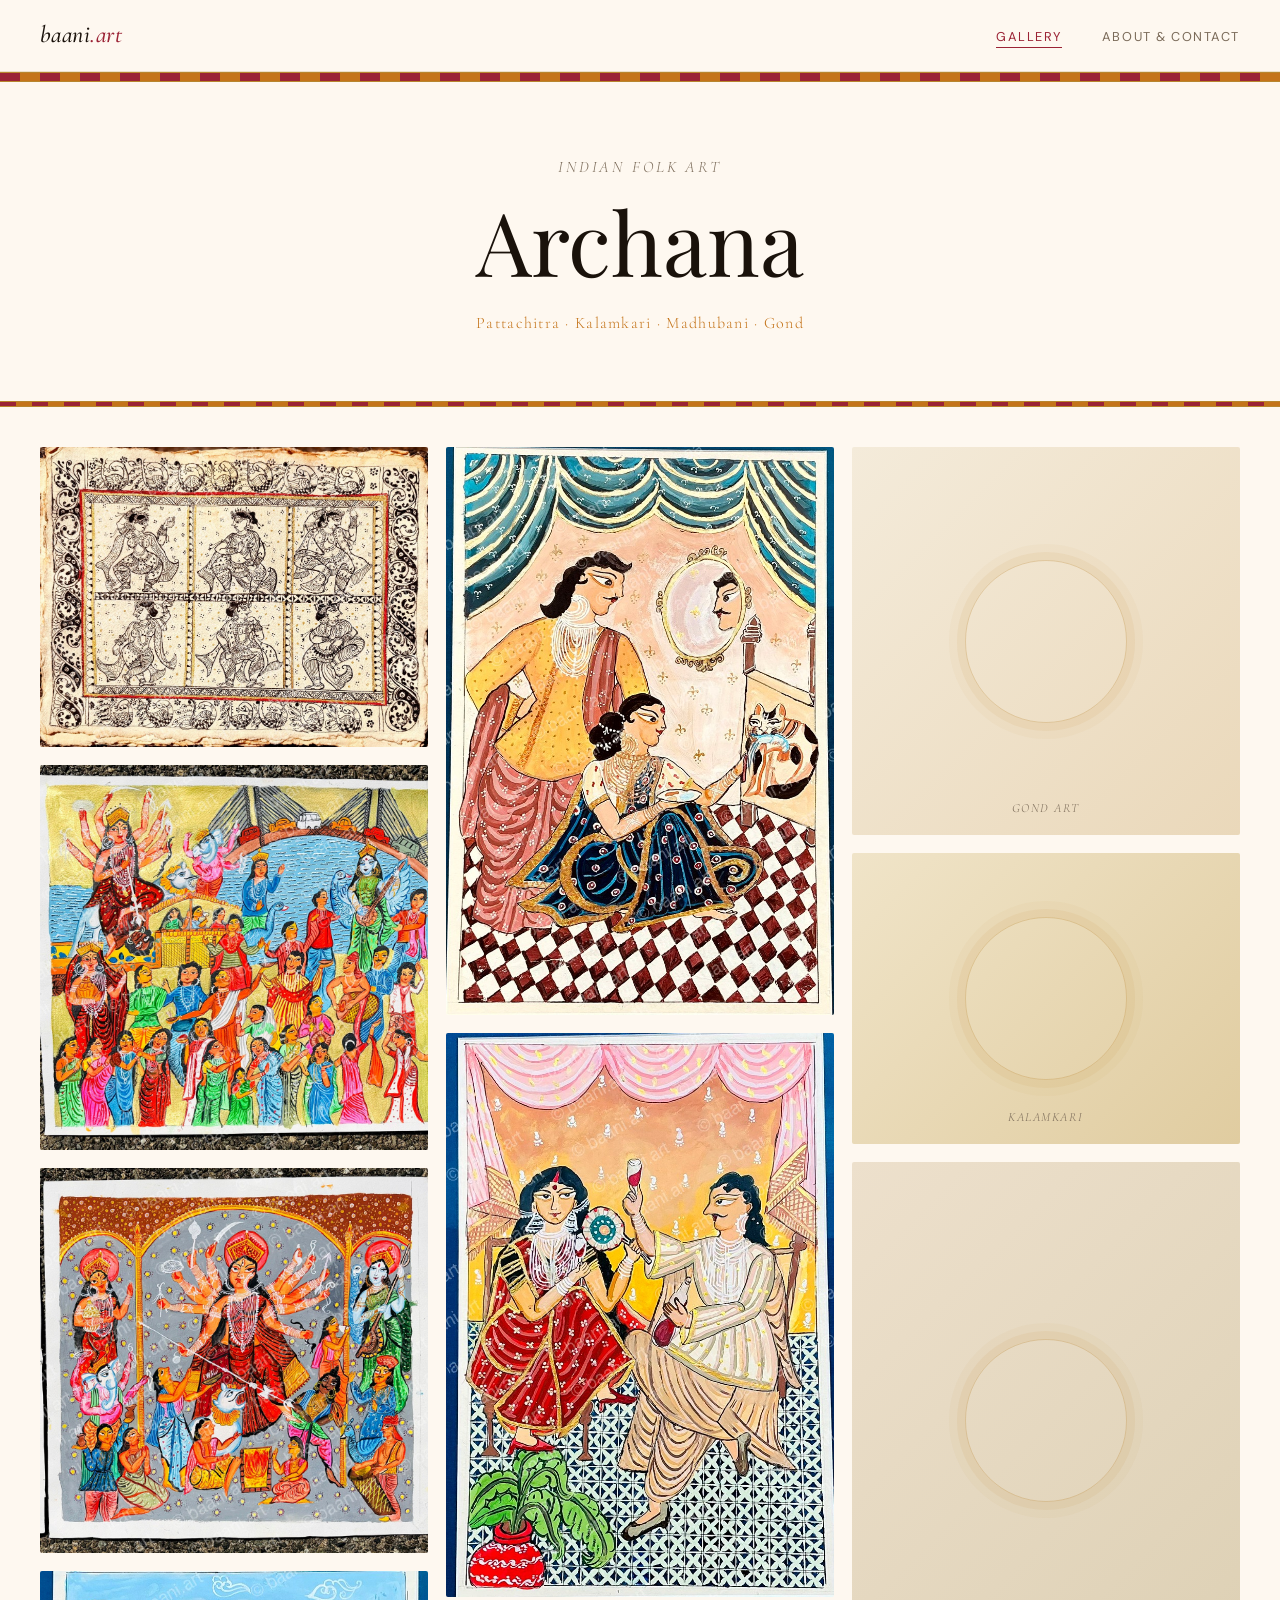
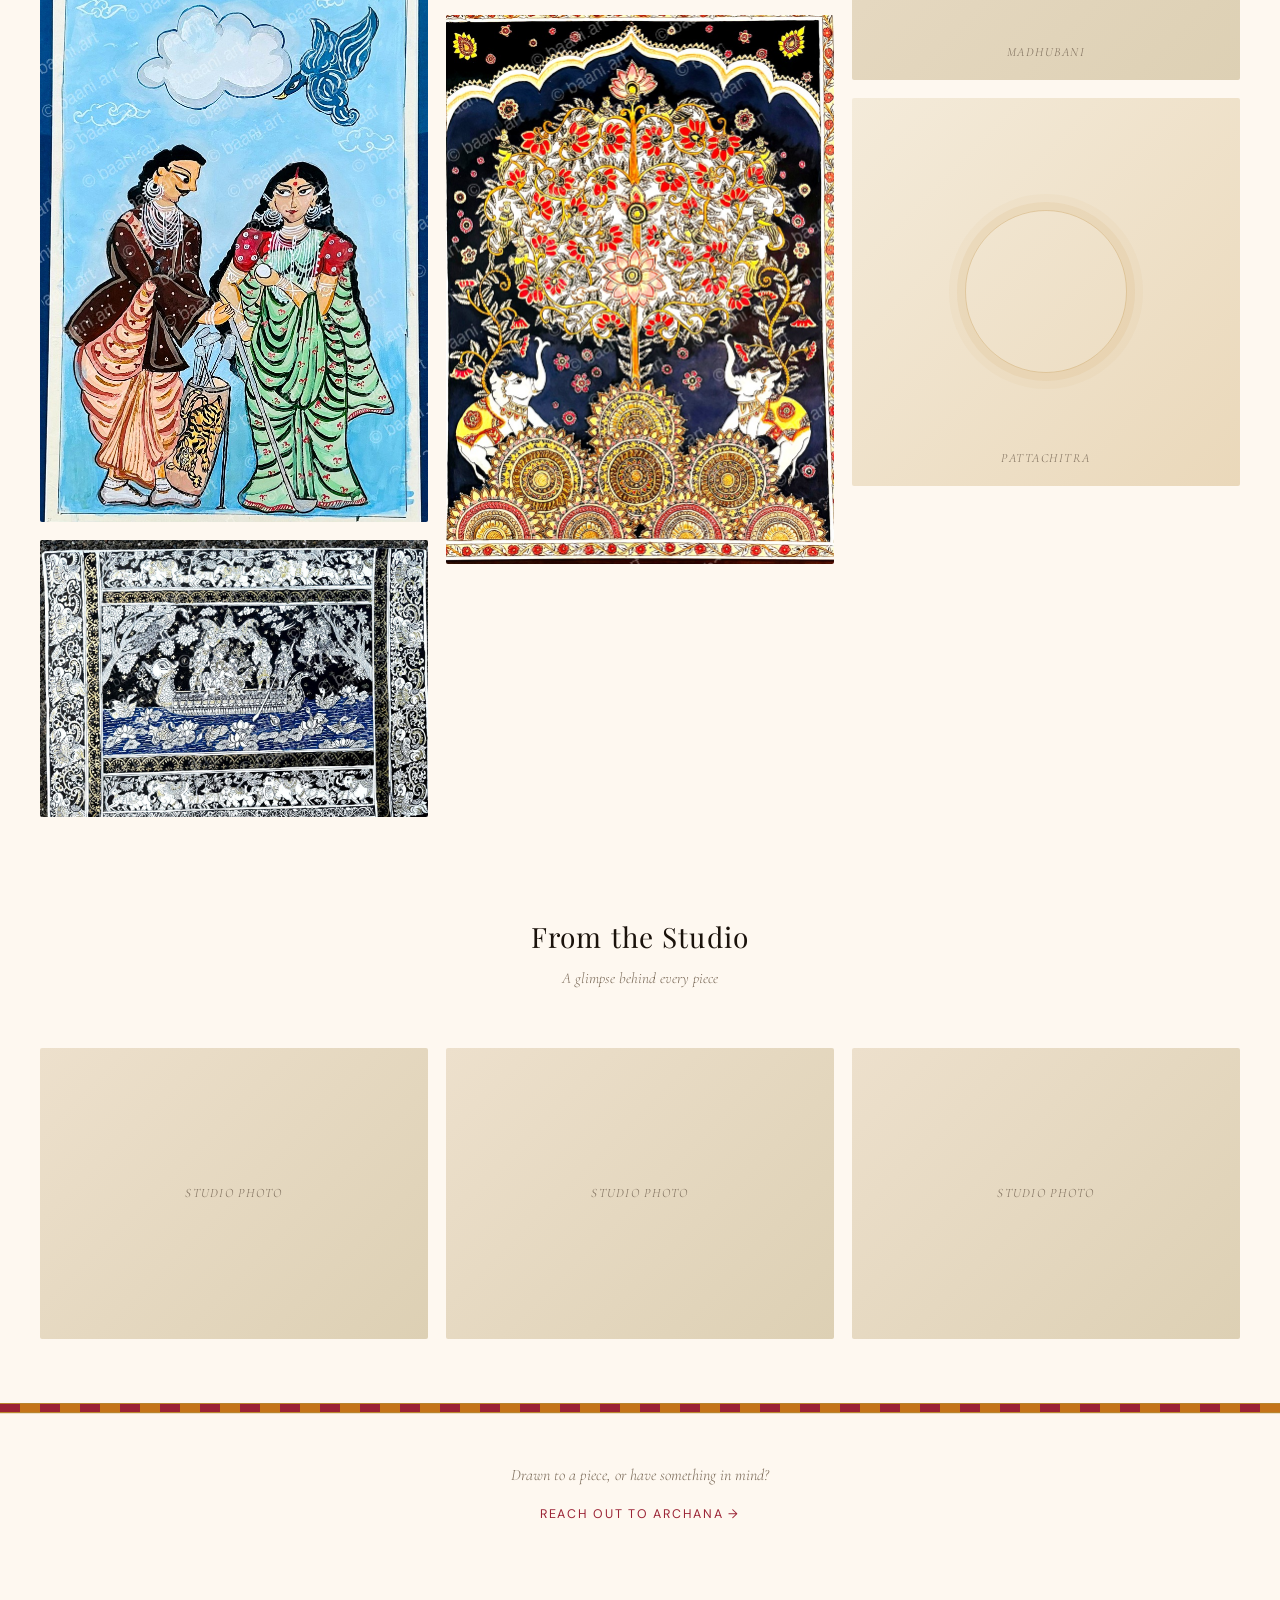
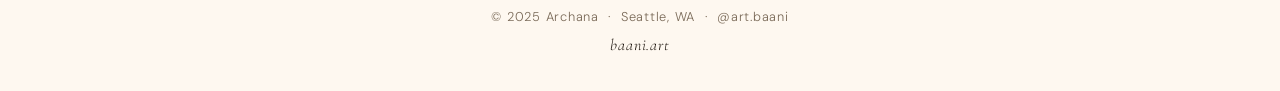
==== index.html @ 7cdc9f24 "Add Kalamkari Tree of Life to gallery Co-Authored-By: Claude Sonnet 4.6 <noreply@anthropic.com>" ====
<!DOCTYPE html>
<html lang="en">
<head>
  <meta charset="UTF-8">
  <meta name="viewport" content="width=device-width, initial-scale=1.0">
  <title>baani.art — Indian Folk Art by Archana</title>
  <meta name="description" content="Original Indian folk art by Archana — Pattachitra, Kalamkari, Madhubani, and Gond paintings, handcrafted in a home studio.">
  <link rel="preconnect" href="https://fonts.googleapis.com">
  <link rel="preconnect" href="https://fonts.gstatic.com" crossorigin>
  <link href="https://fonts.googleapis.com/css2?family=Cormorant+Garamond:ital,wght@0,400;0,500;1,400;1,500&family=Playfair+Display:ital,wght@0,400;0,600;1,400&family=DM+Sans:wght@300;400;500&display=swap" rel="stylesheet">
  <link rel="stylesheet" href="style.css">
</head>
<body>

  <!-- ── Nav ──────────────────────────────────────────────── -->
  <nav class="nav" role="navigation">
    <a href="index.html" class="nav-logo">baani<span>.art</span></a>
    <button class="nav-toggle" id="nav-toggle" aria-label="Toggle navigation" aria-expanded="false">
      <span></span><span></span><span></span>
    </button>
    <ul class="nav-links" id="nav-links" role="list">
      <li><a href="index.html" class="active">Gallery</a></li>
      <li><a href="about.html">About &amp; Contact</a></li>
    </ul>
  </nav>
  <div class="folk-border"></div>

  <main>

    <!-- ── Hero ─────────────────────────────────────────────── -->
    <section class="hero">
      <p class="hero-label">Indian Folk Art</p>
      <h1 class="hero-name">Archana</h1>
      <p class="hero-styles">Pattachitra &middot; Kalamkari &middot; Madhubani &middot; Gond</p>
    </section>

    <div class="folk-border folk-border--thin"></div>

    <!-- ── Gallery ──────────────────────────────────────────── -->
    <!--
      HOW TO ADD REAL IMAGES:
      Replace each <div class="placeholder ..."> with:
        <img src="images/your-file.jpg" alt="Description of the piece">
      Keep the <div class="overlay"> and <figure> wrapper as-is.
    -->
    <section class="gallery" id="gallery" aria-label="Artwork gallery">

      <figure class="gallery-item" data-index="0" data-style="Pattachitra" tabindex="0" role="button" aria-label="View Pattachitra">
        <img src="images/pattachitra-dancers.jpg" alt="Odisha Pattachitra — six classical dancers on handmade paper">
        <div class="overlay"><span class="overlay-text">Pattachitra</span></div>
      </figure>

      <figure class="gallery-item" data-index="1" data-style="Kalighat" tabindex="0" role="button" aria-label="View Kalighat">
        <img src="images/kalighat-pujo-bridge.jpg" alt="Kalighat — Grand Durga Puja procession with Howrah Bridge">
        <div class="overlay"><span class="overlay-text">Kalighat</span></div>
      </figure>

      <figure class="gallery-item" data-index="2" data-style="Kalighat" tabindex="0" role="button" aria-label="View Kalighat">
        <img src="images/kalighat-durga-grey.jpg" alt="Kalighat — Durga Mahishasura Mardini on grey, devotional scene">
        <div class="overlay"><span class="overlay-text">Kalighat</span></div>
      </figure>

      <figure class="gallery-item" data-index="3" data-style="Kalighat" tabindex="0" role="button" aria-label="View Kalighat">
        <img src="images/kalighat-bibi-babu-outing.jpg" alt="Kalighat Bibi Babu — couple on an outing, blue sky and peacock bird">
        <div class="overlay"><span class="overlay-text">Kalighat</span></div>
      </figure>

      <figure class="gallery-item" data-index="4" data-style="Pattachitra" tabindex="0" role="button" aria-label="View Pattachitra">
        <img src="images/pattachitra-boat.jpg" alt="Odisha Pattachitra — Krishna boat scene on black with gold and white detail">
        <div class="overlay"><span class="overlay-text">Pattachitra</span></div>
      </figure>

      <figure class="gallery-item" data-index="5" data-style="Kalighat" tabindex="0" role="button" aria-label="View Kalighat">
        <img src="images/kalighat-bibi-babu-mirror.jpg" alt="Kalighat Bibi Babu — interior scene with mirror, cat and checkered floor">
        <div class="overlay"><span class="overlay-text">Kalighat</span></div>
      </figure>

      <figure class="gallery-item" data-index="6" data-style="Kalighat" tabindex="0" role="button" aria-label="View Kalighat">
        <img src="images/kalighat-bibi-babu-wine.jpg" alt="Kalighat Bibi Babu — couple sharing wine, warm saffron interior">
        <div class="overlay"><span class="overlay-text">Kalighat</span></div>
      </figure>

      <figure class="gallery-item" data-index="7" data-style="Kalamkari" tabindex="0" role="button" aria-label="View Kalamkari">
        <img src="images/kalamkari-tree-of-life.jpg" alt="Kalamkari — Tree of Life with twin elephants, red florals and gold on deep navy">
        <div class="overlay"><span class="overlay-text">Kalamkari</span></div>
      </figure>

      <figure class="gallery-item" data-index="8" data-style="Gond Art" tabindex="0" role="button" aria-label="View Gond Art">
        <div class="placeholder square"><span class="placeholder__label">Gond Art</span></div>
        <div class="overlay"><span class="overlay-text">Gond Art</span></div>
      </figure>

      <figure class="gallery-item" data-index="9" data-style="Kalamkari" tabindex="0" role="button" aria-label="View Kalamkari">
        <div class="placeholder landscape"><span class="placeholder__label">Kalamkari</span></div>
        <div class="overlay"><span class="overlay-text">Kalamkari</span></div>
      </figure>

      <figure class="gallery-item" data-index="10" data-style="Madhubani" tabindex="0" role="button" aria-label="View Madhubani">
        <div class="placeholder portrait"><span class="placeholder__label">Madhubani</span></div>
        <div class="overlay"><span class="overlay-text">Madhubani</span></div>
      </figure>

      <figure class="gallery-item" data-index="11" data-style="Pattachitra" tabindex="0" role="button" aria-label="View Pattachitra">
        <div class="placeholder square"><span class="placeholder__label">Pattachitra</span></div>
        <div class="overlay"><span class="overlay-text">Pattachitra</span></div>
      </figure>

    </section>

    <!-- ── Studio Peek ──────────────────────────────────────── -->
    <section class="studio-peek">
      <div class="studio-peek__heading">
        <h2>From the Studio</h2>
        <p>A glimpse behind every piece</p>
      </div>
      <div class="studio-peek__grid">
        <!-- Replace with studio/process photos when available -->
        <div class="studio-placeholder"></div>
        <div class="studio-placeholder"></div>
        <div class="studio-placeholder"></div>
      </div>
    </section>

  </main>

  <div class="folk-border"></div>

  <!-- ── Subtle contact nudge ─────────────────────────────── -->
  <section class="home-cta">
    <p>Drawn to a piece, or have something in mind?</p>
    <a href="about.html#contact" class="home-cta__link">Reach out to Archana <span aria-hidden="true">→</span></a>
  </section>

  <footer>
    <p>© 2025 Archana &nbsp;&middot;&nbsp; Seattle, WA &nbsp;&middot;&nbsp; <a href="https://instagram.com/art.baani" target="_blank" rel="noopener">@art.baani</a></p>
    <p class="footer-domain">baani.art</p>
  </footer>

  <!-- ── Lightbox ──────────────────────────────────────────── -->
  <div class="lightbox" id="lightbox" role="dialog" aria-modal="true" aria-label="Artwork viewer">
    <button class="lightbox-close" id="lightbox-close" aria-label="Close">✕</button>
    <button class="lightbox-nav lightbox-prev" id="lightbox-prev" aria-label="Previous">&#8249;</button>
    <div class="lightbox-inner" id="lightbox-inner"></div>
    <button class="lightbox-nav lightbox-next" id="lightbox-next" aria-label="Next">&#8250;</button>
    <p class="lightbox-caption" id="lightbox-caption"></p>
  </div>

  <script src="script.js"></script>
</body>
</html>
---- style.css ----
@import url('https://fonts.googleapis.com/css2?family=Cormorant+Garamond:ital,wght@0,400;0,500;1,400;1,500&family=Playfair+Display:ital,wght@0,400;0,600;1,400&family=DM+Sans:wght@300;400;500&display=swap');

/* ─── Variables ─────────────────────────────────────────── */
:root {
  --parchment:     #FEF8F0;
  --parchment-mid: #EDE0C8;
  --crimson:       #9B2335;
  --saffron:       #C4741A;
  --gold:          #B8862E;
  --ink:           #1A120B;
  --muted:         #7A6A58;
  --cream:         #FFFDF8;

  --font-display: 'Cormorant Garamond', Georgia, serif;
  --font-heading: 'Playfair Display', Georgia, serif;
  --font-body:    'DM Sans', system-ui, sans-serif;

  --nav-h:  72px;
  --gap:    1.125rem;
  --radius: 2px;
}

/* ─── Reset ─────────────────────────────────────────────── */
*, *::before, *::after { box-sizing: border-box; margin: 0; padding: 0; }
html { scroll-behavior: smooth; }
body {
  background: var(--parchment);
  color: var(--ink);
  font-family: var(--font-body);
  font-weight: 300;
  line-height: 1.7;
  -webkit-font-smoothing: antialiased;
}
a { color: inherit; text-decoration: none; }
img { display: block; width: 100%; height: 100%; object-fit: cover; }
button { cursor: pointer; border: none; background: none; font: inherit; }

/* ─── Folk Border Strip ─────────────────────────────────── */
.folk-border {
  height: 10px;
  background:
    linear-gradient(to bottom,
      var(--gold) 0, var(--gold) 1px,
      transparent 1px, transparent 9px,
      var(--gold) 9px, var(--gold) 10px),
    repeating-linear-gradient(
      90deg,
      var(--crimson) 0,    var(--crimson) 20px,
      var(--saffron) 20px, var(--saffron) 40px
    );
}
.folk-border--thin {
  height: 6px;
  background:
    linear-gradient(to bottom,
      var(--gold) 0, var(--gold) 1px,
      transparent 1px, transparent 5px,
      var(--gold) 5px, var(--gold) 6px),
    repeating-linear-gradient(
      90deg,
      var(--crimson) 0,    var(--crimson) 16px,
      var(--saffron) 16px, var(--saffron) 32px
    );
}

/* ─── Navigation ────────────────────────────────────────── */
.nav {
  position: sticky;
  top: 0;
  z-index: 100;
  display: flex;
  align-items: center;
  justify-content: space-between;
  height: var(--nav-h);
  padding: 0 2.5rem;
  background: var(--parchment);
  border-bottom: 1px solid var(--parchment-mid);
}

.nav-logo {
  font-family: var(--font-display);
  font-style: italic;
  font-size: 1.5rem;
  font-weight: 500;
  letter-spacing: 0.02em;
  color: var(--ink);
}
.nav-logo span { color: var(--crimson); }

.nav-links {
  list-style: none;
  display: flex;
  gap: 2.5rem;
}
.nav-links a {
  font-size: 0.8rem;
  font-weight: 400;
  letter-spacing: 0.12em;
  text-transform: uppercase;
  color: var(--muted);
  transition: color 0.2s;
  position: relative;
  padding-bottom: 3px;
}
.nav-links a::after {
  content: '';
  position: absolute;
  bottom: 0; left: 0;
  width: 0; height: 1px;
  background: var(--crimson);
  transition: width 0.25s ease;
}
.nav-links a:hover,
.nav-links a.active {
  color: var(--crimson);
}
.nav-links a:hover::after,
.nav-links a.active::after { width: 100%; }

.nav-toggle {
  display: none;
  flex-direction: column;
  gap: 5px;
  padding: 4px;
}
.nav-toggle span {
  display: block;
  width: 22px;
  height: 1.5px;
  background: var(--ink);
  transition: all 0.25s;
}
.nav-toggle.open span:nth-child(1) { transform: translateY(6.5px) rotate(45deg); }
.nav-toggle.open span:nth-child(2) { opacity: 0; }
.nav-toggle.open span:nth-child(3) { transform: translateY(-6.5px) rotate(-45deg); }

/* ─── Hero ──────────────────────────────────────────────── */
.hero {
  text-align: center;
  padding: 4.5rem 2rem 4rem;
}
.hero-label {
  font-family: var(--font-display);
  font-style: italic;
  font-size: 1rem;
  color: var(--muted);
  letter-spacing: 0.18em;
  text-transform: uppercase;
  margin-bottom: 0.75rem;
}
.hero-name {
  font-family: var(--font-heading);
  font-weight: 400;
  font-size: clamp(3rem, 7vw, 5.5rem);
  line-height: 1.1;
  color: var(--ink);
  margin-bottom: 1.25rem;
}
.hero-styles {
  font-family: var(--font-display);
  font-size: 1rem;
  color: var(--saffron);
  letter-spacing: 0.08em;
}

/* ─── Gallery ───────────────────────────────────────────── */
.gallery {
  columns: 3 280px;
  column-gap: var(--gap);
  padding: 2.5rem 2.5rem 1rem;
  max-width: 1400px;
  margin: 0 auto;
}

.gallery-item {
  break-inside: avoid;
  margin-bottom: var(--gap);
  position: relative;
  overflow: hidden;
  cursor: pointer;
  border-radius: var(--radius);
}

.gallery-item::after {
  content: '';
  position: absolute;
  inset: 0;
  border: 2px solid transparent;
  border-radius: var(--radius);
  transition: border-color 0.3s ease;
  pointer-events: none;
  z-index: 2;
}
.gallery-item:hover::after { border-color: var(--crimson); }

/* overlay on hover */
.gallery-item .overlay {
  position: absolute;
  inset: 0;
  background: linear-gradient(to top, rgba(26,18,11,0.55) 0%, transparent 55%);
  opacity: 0;
  transition: opacity 0.3s ease;
  display: flex;
  align-items: flex-end;
  padding: 1rem 1.1rem;
  z-index: 1;
}
.gallery-item:hover .overlay { opacity: 1; }
.overlay-text {
  color: var(--cream);
  font-family: var(--font-display);
  font-style: italic;
  font-size: 0.9rem;
  letter-spacing: 0.06em;
}

/* real images */
.gallery-item img {
  display: block;
  width: 100%;
  height: auto;
  transition: transform 0.4s ease;
}
.gallery-item:hover img { transform: scale(1.02); }

/* ─── Placeholder (swap for real img later) ─────────────── */
.placeholder {
  position: relative;
  background: linear-gradient(135deg, #F0E6CC 0%, #E2D0A8 100%);
  display: flex;
  align-items: center;
  justify-content: center;
  overflow: hidden;
  transition: filter 0.3s;
}
.gallery-item:hover .placeholder { filter: brightness(0.96); }

.placeholder::before {
  content: '';
  position: absolute;
  width: 42%;
  aspect-ratio: 1;
  border-radius: 50%;
  border: 1px solid rgba(184,134,46,0.3);
  box-shadow:
    0 0 0 8px  rgba(184,134,46,0.08),
    0 0 0 16px rgba(184,134,46,0.04);
}
.placeholder__label {
  position: absolute;
  bottom: 1rem;
  left: 0; right: 0;
  text-align: center;
  font-family: var(--font-display);
  font-style: italic;
  font-size: 0.78rem;
  color: var(--muted);
  letter-spacing: 0.12em;
  text-transform: uppercase;
}

.placeholder.portrait  { aspect-ratio: 3/4; }
.placeholder.square    { aspect-ratio: 1; }
.placeholder.landscape { aspect-ratio: 4/3; }

/* slight hue variation per item */
.gallery-item:nth-child(3n+1) .placeholder { background: linear-gradient(135deg,#F0E4C8,#E0CCA0); }
.gallery-item:nth-child(3n+2) .placeholder { background: linear-gradient(135deg,#EDE0CC,#DDD0B4); }
.gallery-item:nth-child(3n+3) .placeholder { background: linear-gradient(135deg,#F4EBDA,#EAD8BA); }

/* ─── Studio Peek ───────────────────────────────────────── */
.studio-peek {
  padding: 3rem 2.5rem 4rem;
  max-width: 1400px;
  margin: 0 auto;
}
.studio-peek__heading {
  text-align: center;
  padding: 2rem 0;
}
.studio-peek__heading h2 {
  font-family: var(--font-heading);
  font-weight: 400;
  font-size: 1.75rem;
  color: var(--ink);
  letter-spacing: 0.04em;
}
.studio-peek__heading p {
  font-family: var(--font-display);
  font-style: italic;
  color: var(--muted);
  margin-top: 0.35rem;
  font-size: 0.95rem;
}
.studio-peek__grid {
  display: grid;
  grid-template-columns: repeat(3, 1fr);
  gap: var(--gap);
  margin-top: 1.5rem;
}
.studio-placeholder {
  aspect-ratio: 4/3;
  background: linear-gradient(135deg, #EDE0CC, #DDD0B4);
  border-radius: var(--radius);
  position: relative;
  overflow: hidden;
  display: flex;
  align-items: center;
  justify-content: center;
}
.studio-placeholder::after {
  content: 'Studio Photo';
  font-family: var(--font-display);
  font-style: italic;
  font-size: 0.8rem;
  color: var(--muted);
  letter-spacing: 0.1em;
  text-transform: uppercase;
}

/* ─── Home CTA ──────────────────────────────────────────── */
.home-cta {
  text-align: center;
  padding: 3rem 1.5rem;
  border-top: 1px solid var(--parchment-mid);
}
.home-cta p {
  font-family: var(--font-display);
  font-style: italic;
  font-size: 1rem;
  color: var(--muted);
  margin-bottom: 0.6rem;
}
.home-cta__link {
  font-size: 0.78rem;
  font-weight: 400;
  letter-spacing: 0.14em;
  text-transform: uppercase;
  color: var(--crimson);
  border-bottom: 1px solid transparent;
  transition: border-color 0.2s;
  padding-bottom: 2px;
}
.home-cta__link:hover { border-color: var(--crimson); }

/* ─── Footer ────────────────────────────────────────────── */
footer {
  text-align: center;
  padding: 2rem 1rem;
  background: var(--parchment);
}
footer p {
  font-size: 0.8rem;
  color: var(--muted);
  letter-spacing: 0.06em;
}
footer a:hover { color: var(--crimson); }
.footer-domain {
  font-family: var(--font-display);
  font-style: italic;
  font-size: 1rem !important;
  color: var(--ink) !important;
  margin-top: 0.25rem;
}

/* ─── Lightbox ──────────────────────────────────────────── */
.lightbox {
  position: fixed;
  inset: 0;
  z-index: 500;
  background: rgba(26,18,11,0.93);
  display: flex;
  align-items: center;
  justify-content: center;
  opacity: 0;
  pointer-events: none;
  transition: opacity 0.3s ease;
}
.lightbox.open {
  opacity: 1;
  pointer-events: all;
}
.lightbox-inner {
  position: relative;
  max-width: 90vw;
  max-height: 88vh;
  display: flex;
  align-items: center;
  justify-content: center;
}
.lightbox-inner img,
.lightbox-inner .placeholder {
  max-width: 90vw;
  max-height: 84vh;
  width: auto;
  height: auto;
  border-radius: var(--radius);
}
.lightbox-close {
  position: absolute;
  top: 1.25rem; right: 1.5rem;
  color: rgba(255,255,255,0.7);
  font-size: 1.5rem;
  z-index: 10;
  transition: color 0.2s;
}
.lightbox-close:hover { color: #fff; }
.lightbox-nav {
  position: absolute;
  top: 50%; transform: translateY(-50%);
  color: rgba(255,255,255,0.6);
  font-size: 2.5rem;
  line-height: 1;
  padding: 0 0.5rem;
  transition: color 0.2s;
  z-index: 10;
}
.lightbox-nav:hover { color: #fff; }
.lightbox-prev { left: 1rem; }
.lightbox-next { right: 1rem; }
.lightbox-caption {
  position: absolute;
  bottom: 1.25rem; left: 0; right: 0;
  text-align: center;
  color: rgba(255,255,255,0.55);
  font-family: var(--font-display);
  font-style: italic;
  font-size: 0.9rem;
  letter-spacing: 0.08em;
}

/* ─── About Page ────────────────────────────────────────── */
.about-hero {
  display: grid;
  grid-template-columns: 1fr 1.3fr;
  gap: 4rem;
  align-items: center;
  padding: 5rem 2.5rem 4rem;
  max-width: 1100px;
  margin: 0 auto;
}
.about-photo-wrap {
  position: relative;
  display: flex;
  justify-content: center;
}
.about-photo {
  width: 100%;
  max-width: 380px;
  aspect-ratio: 3/4;
  background: linear-gradient(135deg, #EDE0CC, #DDD0B4);
  border-radius: var(--radius);
  position: relative;
  overflow: hidden;
  display: flex;
  align-items: center;
  justify-content: center;
}
.about-photo::after {
  content: 'Archana's photo';
  font-family: var(--font-display);
  font-style: italic;
  font-size: 0.8rem;
  color: var(--muted);
  letter-spacing: 0.1em;
}
.about-photo-wrap::before {
  content: '';
  position: absolute;
  inset: -10px;
  border: 1px solid var(--gold);
  border-radius: var(--radius);
  opacity: 0.4;
  z-index: -1;
}

.about-location {
  font-size: 0.75rem;
  letter-spacing: 0.14em;
  text-transform: uppercase;
  color: var(--muted);
  margin-bottom: 1.5rem;
}

.about-text .eyebrow {
  font-family: var(--font-display);
  font-style: italic;
  font-size: 0.85rem;
  color: var(--saffron);
  letter-spacing: 0.18em;
  text-transform: uppercase;
  margin-bottom: 0.75rem;
}
.about-text h1 {
  font-family: var(--font-heading);
  font-weight: 400;
  font-size: clamp(2.2rem, 4vw, 3rem);
  line-height: 1.15;
  margin-bottom: 1.5rem;
  color: var(--ink);
}
.about-text p {
  color: var(--muted);
  font-size: 1rem;
  line-height: 1.8;
  margin-bottom: 1rem;
}
.about-text p strong {
  color: var(--ink);
  font-weight: 400;
}

/* Art traditions */
.traditions {
  padding: 3rem 2.5rem 4rem;
  max-width: 1100px;
  margin: 0 auto;
}
.traditions h2 {
  font-family: var(--font-heading);
  font-weight: 400;
  font-size: 1.6rem;
  margin-bottom: 0.4rem;
  color: var(--ink);
}
.traditions__lead {
  font-family: var(--font-display);
  font-style: italic;
  color: var(--muted);
  margin-bottom: 2.5rem;
  font-size: 0.95rem;
}
.traditions-grid {
  display: grid;
  grid-template-columns: repeat(3, 1fr);
  gap: 1.5rem 2.5rem;
}
.tradition-card {
  border-top: 1px solid var(--parchment-mid);
  padding-top: 1.25rem;
}
.tradition-card h3 {
  font-family: var(--font-display);
  font-weight: 500;
  font-size: 1.15rem;
  color: var(--crimson);
  margin-bottom: 0.4rem;
  letter-spacing: 0.02em;
}
.tradition-card p {
  font-size: 0.9rem;
  color: var(--muted);
  line-height: 1.75;
}

/* Commission CTA */
.commission {
  background: var(--ink);
  padding: 4.5rem 2.5rem;
  text-align: center;
}
.commission h2 {
  font-family: var(--font-heading);
  font-weight: 400;
  font-size: clamp(1.6rem, 3vw, 2.2rem);
  color: var(--parchment);
  margin-bottom: 0.75rem;
}
.commission p {
  color: var(--muted);
  font-size: 0.95rem;
  max-width: 520px;
  margin: 0 auto 2rem;
  line-height: 1.8;
}
.btn {
  display: inline-block;
  padding: 0.85rem 2.5rem;
  border: 1px solid var(--gold);
  color: var(--gold);
  font-family: var(--font-display);
  font-style: italic;
  font-size: 1rem;
  letter-spacing: 0.06em;
  border-radius: var(--radius);
  transition: background 0.25s, color 0.25s;
}
.btn:hover {
  background: var(--gold);
  color: var(--ink);
}

/* Contact form */
.contact {
  padding: 4rem 2.5rem 5rem;
  max-width: 700px;
  margin: 0 auto;
}
.contact h2 {
  font-family: var(--font-heading);
  font-weight: 400;
  font-size: 1.6rem;
  margin-bottom: 0.4rem;
}
.contact__lead {
  font-family: var(--font-display);
  font-style: italic;
  color: var(--muted);
  margin-bottom: 2.5rem;
  font-size: 0.95rem;
}
.form-row {
  display: grid;
  grid-template-columns: 1fr 1fr;
  gap: var(--gap);
}
.form-group {
  display: flex;
  flex-direction: column;
  margin-bottom: 1.25rem;
}
.form-group label {
  font-size: 0.72rem;
  letter-spacing: 0.12em;
  text-transform: uppercase;
  color: var(--muted);
  margin-bottom: 0.4rem;
  font-weight: 400;
}
.form-group input,
.form-group select,
.form-group textarea {
  background: var(--cream);
  border: 1px solid var(--parchment-mid);
  border-radius: var(--radius);
  padding: 0.75rem 1rem;
  font-family: var(--font-body);
  font-size: 0.9rem;
  color: var(--ink);
  transition: border-color 0.2s;
  outline: none;
  -webkit-appearance: none;
}
.form-group input:focus,
.form-group select:focus,
.form-group textarea:focus {
  border-color: var(--crimson);
}
.form-group textarea { resize: vertical; min-height: 130px; }
.form-submit {
  margin-top: 0.5rem;
  display: flex;
  align-items: center;
  gap: 1.5rem;
}
.btn--dark {
  display: inline-block;
  padding: 0.85rem 2.5rem;
  background: var(--crimson);
  color: var(--cream);
  font-family: var(--font-display);
  font-style: italic;
  font-size: 1rem;
  letter-spacing: 0.06em;
  border-radius: var(--radius);
  transition: background 0.25s;
  border: none;
  cursor: pointer;
}
.btn--dark:hover { background: #7e1d2a; }
.form-alt {
  font-size: 0.82rem;
  color: var(--muted);
}
.form-alt a { border-bottom: 1px solid var(--parchment-mid); transition: color 0.2s, border-color 0.2s; }
.form-alt a:hover { color: var(--crimson); border-color: var(--crimson); }

/* Formspree feedback */
.form-success {
  background: #f0f7f0;
  border: 1px solid #b4d4b4;
  border-radius: var(--radius);
  padding: 1rem 1.25rem;
  margin-bottom: 1.5rem;
  font-family: var(--font-display);
  font-style: italic;
  color: #2d5a2d;
  font-size: 0.95rem;
}
.form-error-banner {
  background: #fdf0f0;
  border: 1px solid #e4b4b4;
  border-radius: var(--radius);
  padding: 1rem 1.25rem;
  margin-bottom: 1.5rem;
  color: var(--crimson);
  font-size: 0.88rem;
}
.field-error {
  display: block;
  font-size: 0.78rem;
  color: var(--crimson);
  margin-top: 0.3rem;
  min-height: 1em;
}
/* Formspree sets aria-invalid on bad fields */
.form-group input[aria-invalid="true"],
.form-group select[aria-invalid="true"],
.form-group textarea[aria-invalid="true"] {
  border-color: var(--crimson);
}
/* Disable state while submitting */
.btn--dark:disabled {
  opacity: 0.6;
  cursor: not-allowed;
}

/* ─── Responsive ─────────────────────────────────────────── */
@media (max-width: 900px) {
  .about-hero { grid-template-columns: 1fr; gap: 2.5rem; padding: 3rem 1.5rem; }
  .about-photo { max-width: 260px; }
  .about-photo-wrap { justify-content: flex-start; }
  .traditions-grid { grid-template-columns: 1fr; }
  .studio-peek__grid { grid-template-columns: repeat(2, 1fr); }
  .gallery { columns: 2 200px; }
}

@media (max-width: 600px) {
  /* ── Nav ── */
  .nav { padding: 0 1.25rem; }
  .nav-links {
    display: none;
    position: absolute;
    top: var(--nav-h);
    left: 0; right: 0;
    background: var(--parchment);
    flex-direction: column;
    gap: 0;
    border-bottom: 1px solid var(--parchment-mid);
    padding: 0.5rem 0;
    z-index: 99;
  }
  .nav-links.open { display: flex; }
  /* generous tap targets */
  .nav-links li a { display: block; padding: 1rem 1.5rem; }
  .nav-toggle { display: flex; }
  .nav-toggle span { width: 24px; }

  /* ── Hero ── */
  .hero { padding: 2.5rem 1.25rem 2rem; }

  /* ── Gallery ── */
  .gallery { columns: 1; padding: 1.5rem 1rem 0.5rem; }
  /* larger tap area on mobile */
  .gallery-item { margin-bottom: 0.875rem; }

  /* ── Studio ── */
  .studio-peek { padding: 2rem 1rem 3rem; }
  .studio-peek__grid { grid-template-columns: 1fr; }

  /* ── Lightbox — bigger touch targets ── */
  .lightbox-nav {
    font-size: 2rem;
    padding: 0.6rem 0.75rem;
    background: rgba(26,18,11,0.45);
    border-radius: 50%;
  }
  .lightbox-prev { left: 0.5rem; }
  .lightbox-next { right: 0.5rem; }
  .lightbox-close { top: 0.75rem; right: 0.75rem; font-size: 1.25rem; padding: 0.5rem; }

  /* ── About ── */
  .about-hero { padding: 2.5rem 1.25rem 2rem; }
  .about-photo-wrap::before { display: none; } /* avoid overflow on small screens */

  /* ── Traditions ── */
  .traditions { padding: 2rem 1.25rem 3rem; }

  /* ── Commission ── */
  .commission { padding: 3rem 1.25rem; }

  /* ── Contact ── */
  .contact { padding: 3rem 1.25rem 4rem; }
  .form-row { grid-template-columns: 1fr; }
  /* prevent iOS Safari from zooming in on input focus */
  .form-group input,
  .form-group select,
  .form-group textarea { font-size: 1rem; }
  /* stack button + alt text vertically */
  .form-submit { flex-direction: column; align-items: flex-start; gap: 1rem; }
  .btn--dark { width: 100%; text-align: center; }
}
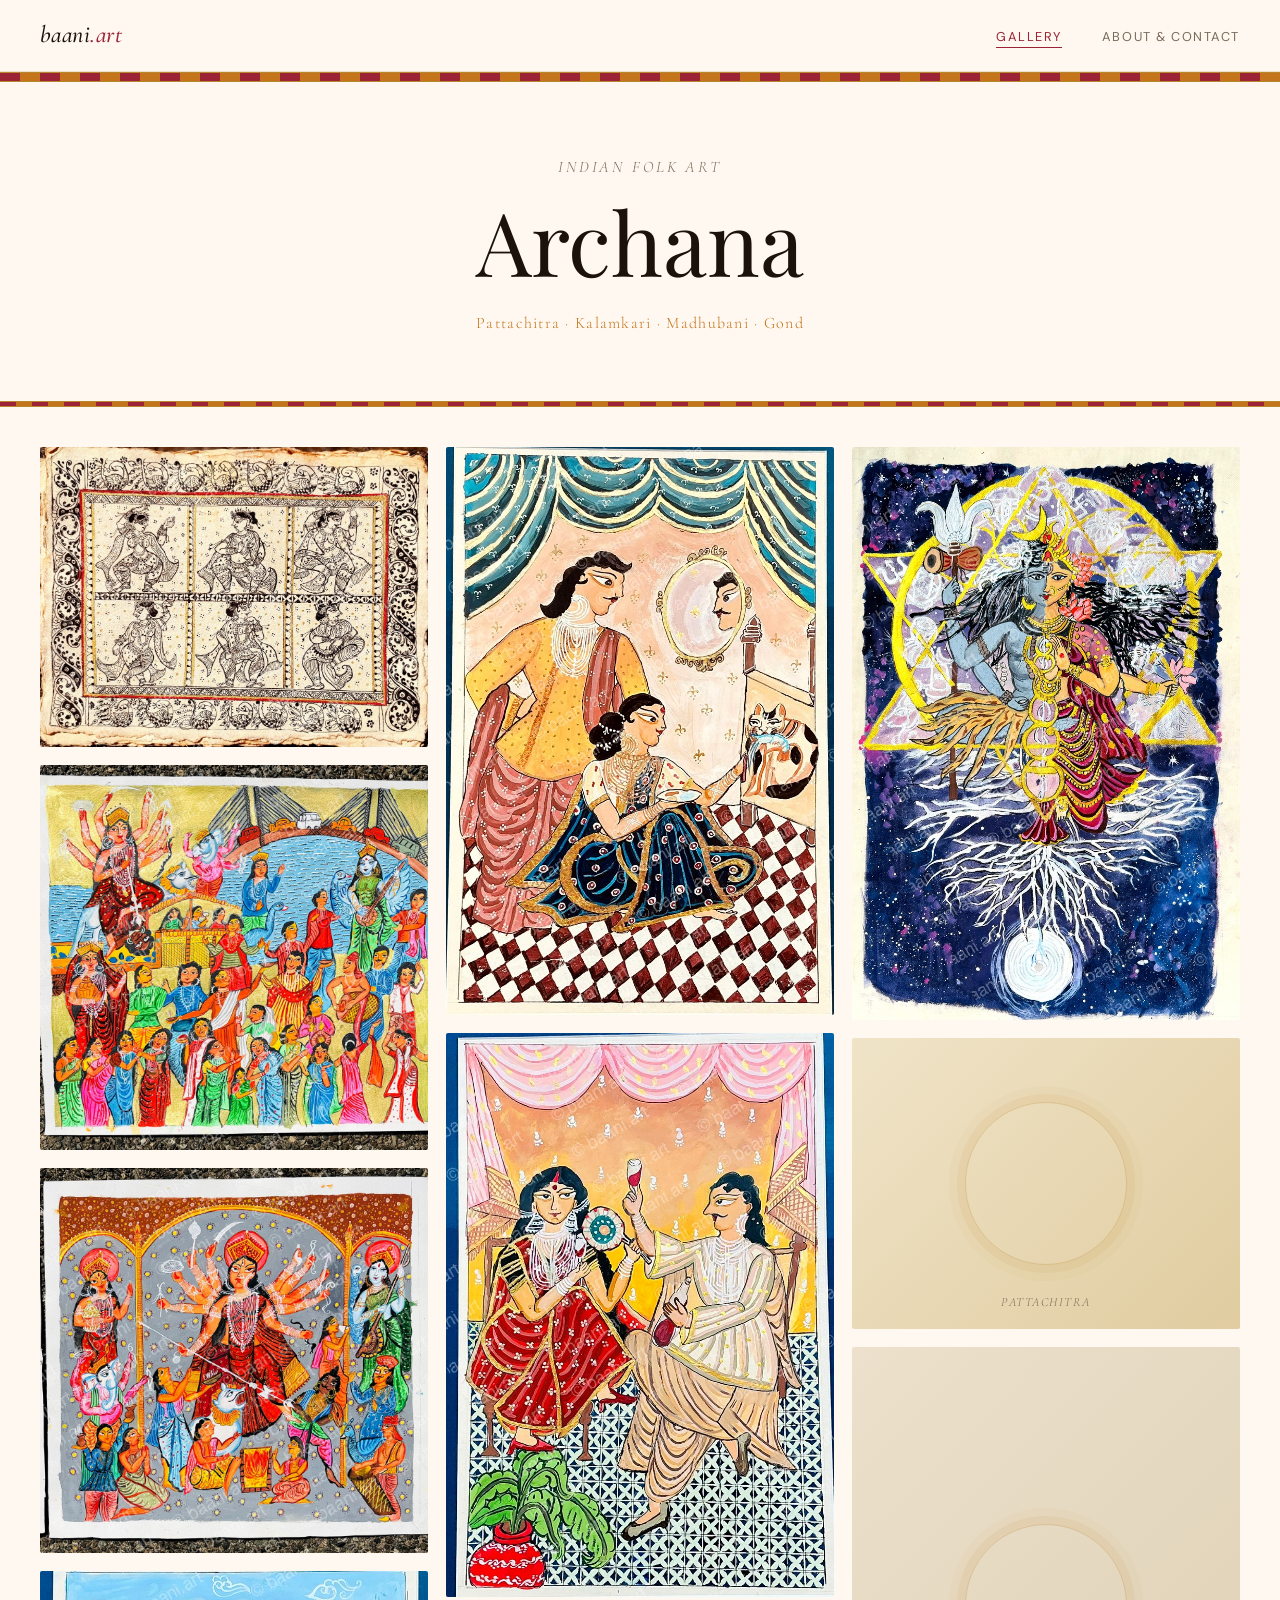
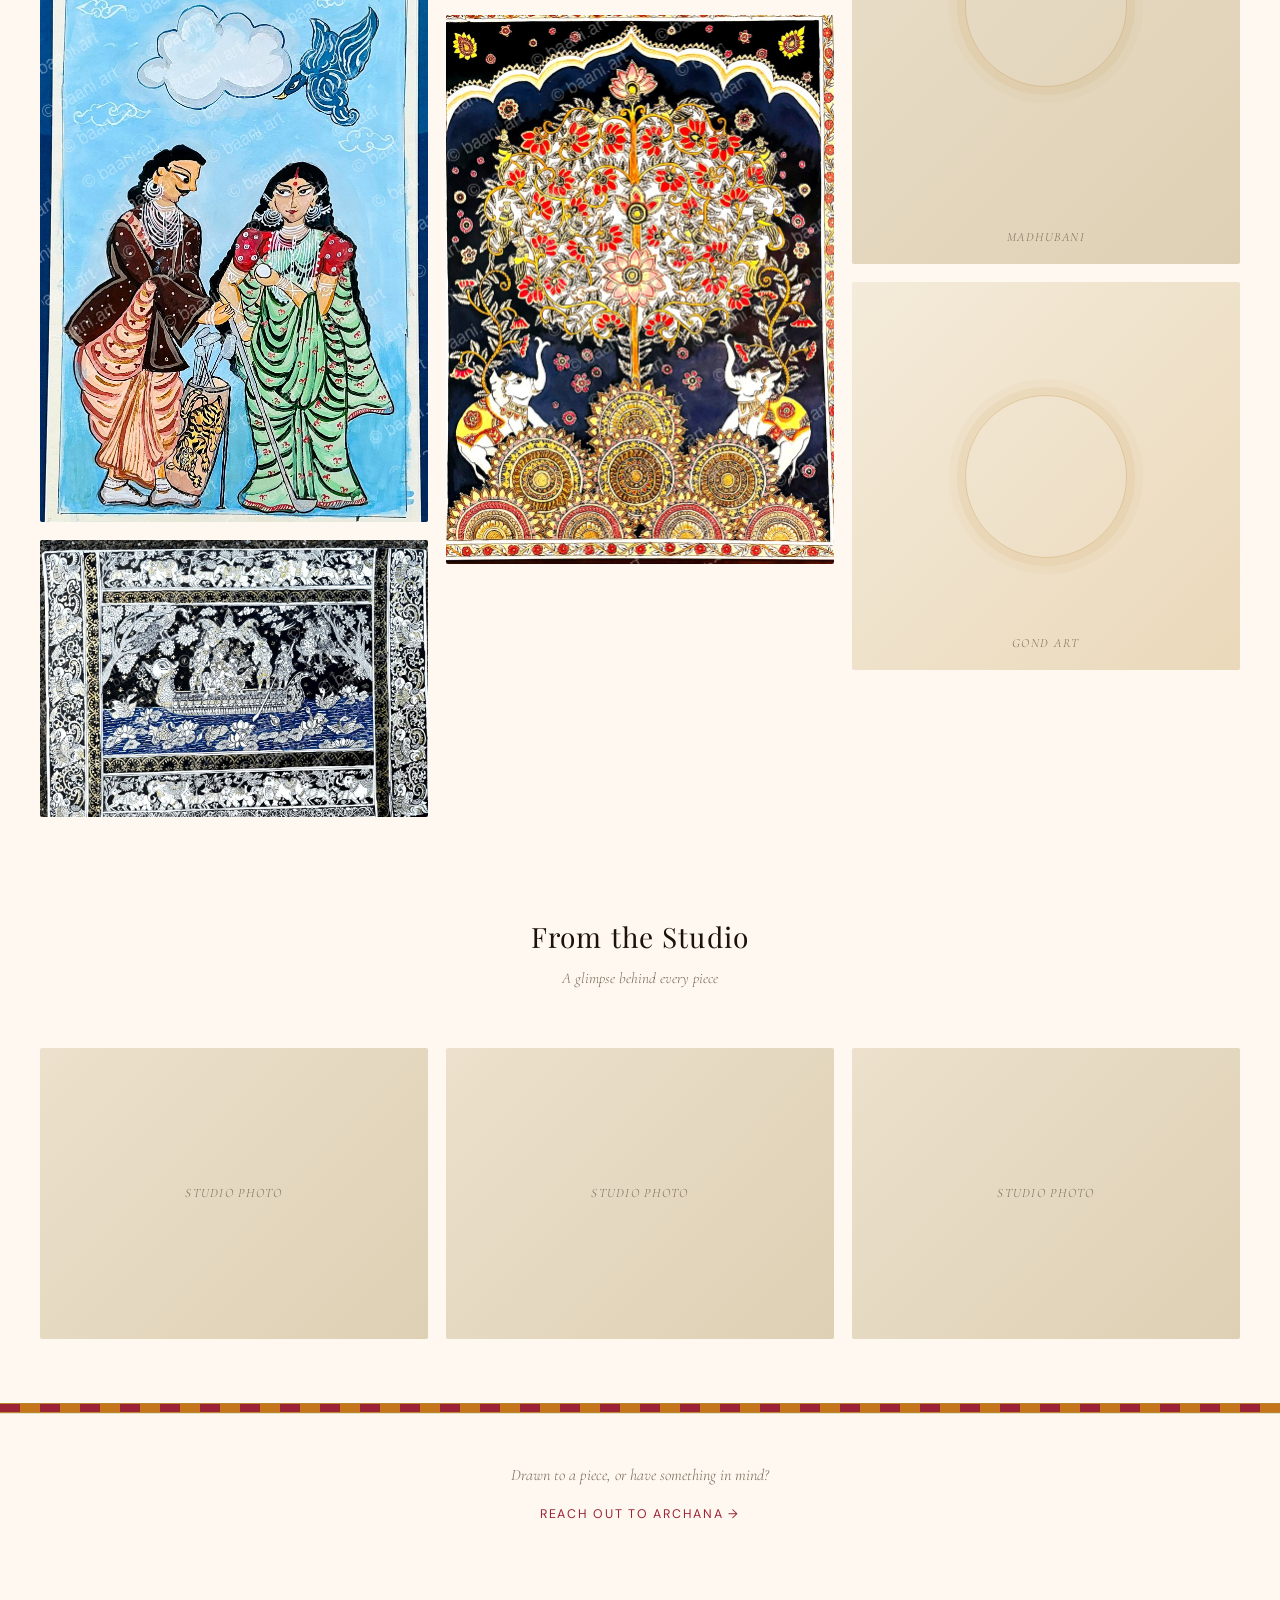
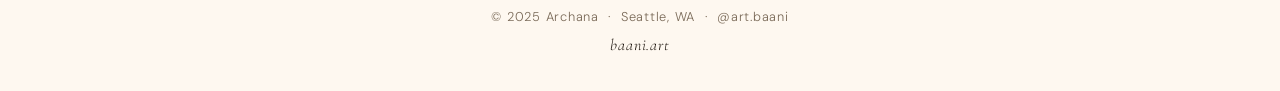
==== commit de71a39f: "Add Shiv Shakti; medium labels on all gallery items (hover + lightbox) Co-Authored-By: Claude Sonnet" ====
--- a/index.html
+++ b/index.html
@@ -45,64 +45,64 @@
     -->
     <section class="gallery" id="gallery" aria-label="Artwork gallery">
 
-      <figure class="gallery-item" data-index="0" data-style="Pattachitra" tabindex="0" role="button" aria-label="View Pattachitra">
+      <figure class="gallery-item" data-index="0" data-style="Pattachitra" data-medium="Handmade paper" tabindex="0" role="button" aria-label="View Pattachitra">
         <img src="images/pattachitra-dancers.jpg" alt="Odisha Pattachitra — six classical dancers on handmade paper">
+        <div class="overlay"><span class="overlay-text">Pattachitra</span><span class="overlay-medium">Handmade paper</span></div>
+      </figure>
+
+      <figure class="gallery-item" data-index="1" data-style="Kalighat" data-medium="Watercolour paper" tabindex="0" role="button" aria-label="View Kalighat">
+        <img src="images/kalighat-pujo-bridge.jpg" alt="Kalighat — Grand Durga Puja procession with Howrah Bridge">
+        <div class="overlay"><span class="overlay-text">Kalighat</span><span class="overlay-medium">Watercolour paper</span></div>
+      </figure>
+
+      <figure class="gallery-item" data-index="2" data-style="Kalighat" data-medium="Watercolour paper" tabindex="0" role="button" aria-label="View Kalighat">
+        <img src="images/kalighat-durga-grey.jpg" alt="Kalighat — Durga Mahishasura Mardini on grey, devotional scene">
+        <div class="overlay"><span class="overlay-text">Kalighat</span><span class="overlay-medium">Watercolour paper</span></div>
+      </figure>
+
+      <figure class="gallery-item" data-index="3" data-style="Kalighat" data-medium="Handmade paper" tabindex="0" role="button" aria-label="View Kalighat">
+        <img src="images/kalighat-bibi-babu-outing.jpg" alt="Kalighat Bibi Babu — couple on an outing, blue sky and peacock bird">
+        <div class="overlay"><span class="overlay-text">Kalighat</span><span class="overlay-medium">Handmade paper</span></div>
+      </figure>
+
+      <figure class="gallery-item" data-index="4" data-style="Pattachitra" data-medium="Handmade paper" tabindex="0" role="button" aria-label="View Pattachitra">
+        <img src="images/pattachitra-boat.jpg" alt="Odisha Pattachitra — Krishna boat scene on black with gold and white detail">
+        <div class="overlay"><span class="overlay-text">Pattachitra</span><span class="overlay-medium">Handmade paper</span></div>
+      </figure>
+
+      <figure class="gallery-item" data-index="5" data-style="Kalighat" data-medium="Handmade paper" tabindex="0" role="button" aria-label="View Kalighat">
+        <img src="images/kalighat-bibi-babu-mirror.jpg" alt="Kalighat Bibi Babu — interior scene with mirror, cat and checkered floor">
+        <div class="overlay"><span class="overlay-text">Kalighat</span><span class="overlay-medium">Handmade paper</span></div>
+      </figure>
+
+      <figure class="gallery-item" data-index="6" data-style="Kalighat" data-medium="Handmade paper" tabindex="0" role="button" aria-label="View Kalighat">
+        <img src="images/kalighat-bibi-babu-wine.jpg" alt="Kalighat Bibi Babu — couple sharing wine, warm saffron interior">
+        <div class="overlay"><span class="overlay-text">Kalighat</span><span class="overlay-medium">Handmade paper</span></div>
+      </figure>
+
+      <figure class="gallery-item" data-index="7" data-style="Kalamkari" data-medium="Canvas" tabindex="0" role="button" aria-label="View Kalamkari">
+        <img src="images/kalamkari-tree-of-life.jpg" alt="Kalamkari — Tree of Life with twin elephants, red florals and gold on deep navy">
+        <div class="overlay"><span class="overlay-text">Kalamkari</span><span class="overlay-medium">Canvas</span></div>
+      </figure>
+
+      <figure class="gallery-item" data-index="8" data-style="Kalamkari" data-medium="Handmade paper" tabindex="0" role="button" aria-label="View Kalamkari">
+        <img src="images/shiv-shakti.jpg" alt="Kalamkari — Shiv Shakti, Ardhanarishvara with chakras and cosmic roots on handmade paper">
+        <div class="overlay"><span class="overlay-text">Kalamkari</span><span class="overlay-medium">Handmade paper</span></div>
+      </figure>
+
+      <figure class="gallery-item" data-index="9" data-style="Pattachitra" data-medium="" tabindex="0" role="button" aria-label="View Pattachitra">
+        <div class="placeholder landscape"><span class="placeholder__label">Pattachitra</span></div>
         <div class="overlay"><span class="overlay-text">Pattachitra</span></div>
       </figure>
 
-      <figure class="gallery-item" data-index="1" data-style="Kalighat" tabindex="0" role="button" aria-label="View Kalighat">
-        <img src="images/kalighat-pujo-bridge.jpg" alt="Kalighat — Grand Durga Puja procession with Howrah Bridge">
-        <div class="overlay"><span class="overlay-text">Kalighat</span></div>
-      </figure>
-
-      <figure class="gallery-item" data-index="2" data-style="Kalighat" tabindex="0" role="button" aria-label="View Kalighat">
-        <img src="images/kalighat-durga-grey.jpg" alt="Kalighat — Durga Mahishasura Mardini on grey, devotional scene">
-        <div class="overlay"><span class="overlay-text">Kalighat</span></div>
-      </figure>
-
-      <figure class="gallery-item" data-index="3" data-style="Kalighat" tabindex="0" role="button" aria-label="View Kalighat">
-        <img src="images/kalighat-bibi-babu-outing.jpg" alt="Kalighat Bibi Babu — couple on an outing, blue sky and peacock bird">
-        <div class="overlay"><span class="overlay-text">Kalighat</span></div>
-      </figure>
-
-      <figure class="gallery-item" data-index="4" data-style="Pattachitra" tabindex="0" role="button" aria-label="View Pattachitra">
-        <img src="images/pattachitra-boat.jpg" alt="Odisha Pattachitra — Krishna boat scene on black with gold and white detail">
-        <div class="overlay"><span class="overlay-text">Pattachitra</span></div>
-      </figure>
-
-      <figure class="gallery-item" data-index="5" data-style="Kalighat" tabindex="0" role="button" aria-label="View Kalighat">
-        <img src="images/kalighat-bibi-babu-mirror.jpg" alt="Kalighat Bibi Babu — interior scene with mirror, cat and checkered floor">
-        <div class="overlay"><span class="overlay-text">Kalighat</span></div>
-      </figure>
-
-      <figure class="gallery-item" data-index="6" data-style="Kalighat" tabindex="0" role="button" aria-label="View Kalighat">
-        <img src="images/kalighat-bibi-babu-wine.jpg" alt="Kalighat Bibi Babu — couple sharing wine, warm saffron interior">
-        <div class="overlay"><span class="overlay-text">Kalighat</span></div>
-      </figure>
-
-      <figure class="gallery-item" data-index="7" data-style="Kalamkari" tabindex="0" role="button" aria-label="View Kalamkari">
-        <img src="images/kalamkari-tree-of-life.jpg" alt="Kalamkari — Tree of Life with twin elephants, red florals and gold on deep navy">
-        <div class="overlay"><span class="overlay-text">Kalamkari</span></div>
-      </figure>
-
-      <figure class="gallery-item" data-index="8" data-style="Gond Art" tabindex="0" role="button" aria-label="View Gond Art">
-        <div class="placeholder square"><span class="placeholder__label">Gond Art</span></div>
-        <div class="overlay"><span class="overlay-text">Gond Art</span></div>
-      </figure>
-
-      <figure class="gallery-item" data-index="9" data-style="Kalamkari" tabindex="0" role="button" aria-label="View Kalamkari">
-        <div class="placeholder landscape"><span class="placeholder__label">Kalamkari</span></div>
-        <div class="overlay"><span class="overlay-text">Kalamkari</span></div>
-      </figure>
-
-      <figure class="gallery-item" data-index="10" data-style="Madhubani" tabindex="0" role="button" aria-label="View Madhubani">
+      <figure class="gallery-item" data-index="10" data-style="Madhubani" data-medium="" tabindex="0" role="button" aria-label="View Madhubani">
         <div class="placeholder portrait"><span class="placeholder__label">Madhubani</span></div>
         <div class="overlay"><span class="overlay-text">Madhubani</span></div>
       </figure>
 
-      <figure class="gallery-item" data-index="11" data-style="Pattachitra" tabindex="0" role="button" aria-label="View Pattachitra">
-        <div class="placeholder square"><span class="placeholder__label">Pattachitra</span></div>
-        <div class="overlay"><span class="overlay-text">Pattachitra</span></div>
+      <figure class="gallery-item" data-index="11" data-style="Gond Art" data-medium="" tabindex="0" role="button" aria-label="View Gond Art">
+        <div class="placeholder square"><span class="placeholder__label">Gond Art</span></div>
+        <div class="overlay"><span class="overlay-text">Gond Art</span></div>
       </figure>
 
     </section>
--- a/style.css
+++ b/style.css
@@ -201,7 +201,9 @@
   opacity: 0;
   transition: opacity 0.3s ease;
   display: flex;
-  align-items: flex-end;
+  flex-direction: column;
+  align-items: flex-start;
+  justify-content: flex-end;
   padding: 1rem 1.1rem;
   z-index: 1;
 }
@@ -212,6 +214,14 @@
   font-style: italic;
   font-size: 0.9rem;
   letter-spacing: 0.06em;
+}
+.overlay-medium {
+  color: rgba(255,255,255,0.65);
+  font-family: var(--font-display);
+  font-style: italic;
+  font-size: 0.72rem;
+  letter-spacing: 0.08em;
+  margin-top: 0.15rem;
 }
 
 /* real images */
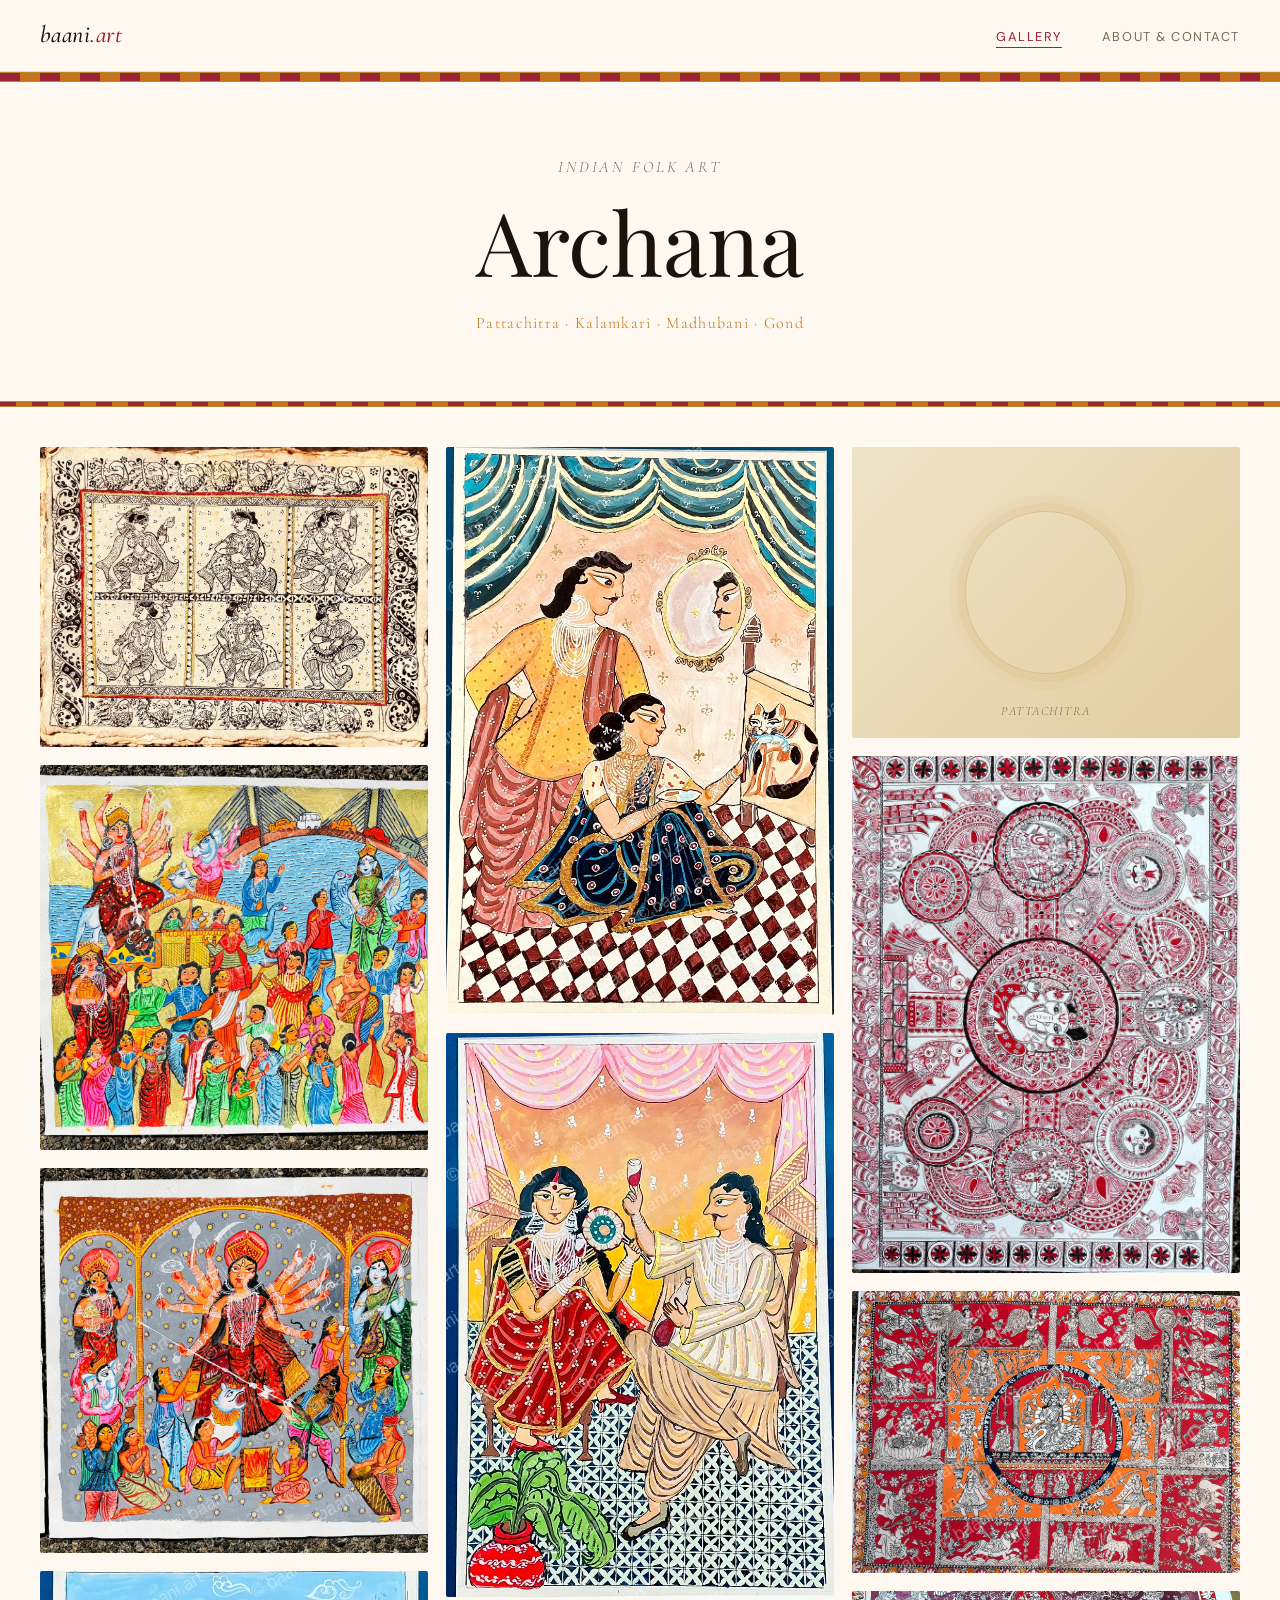
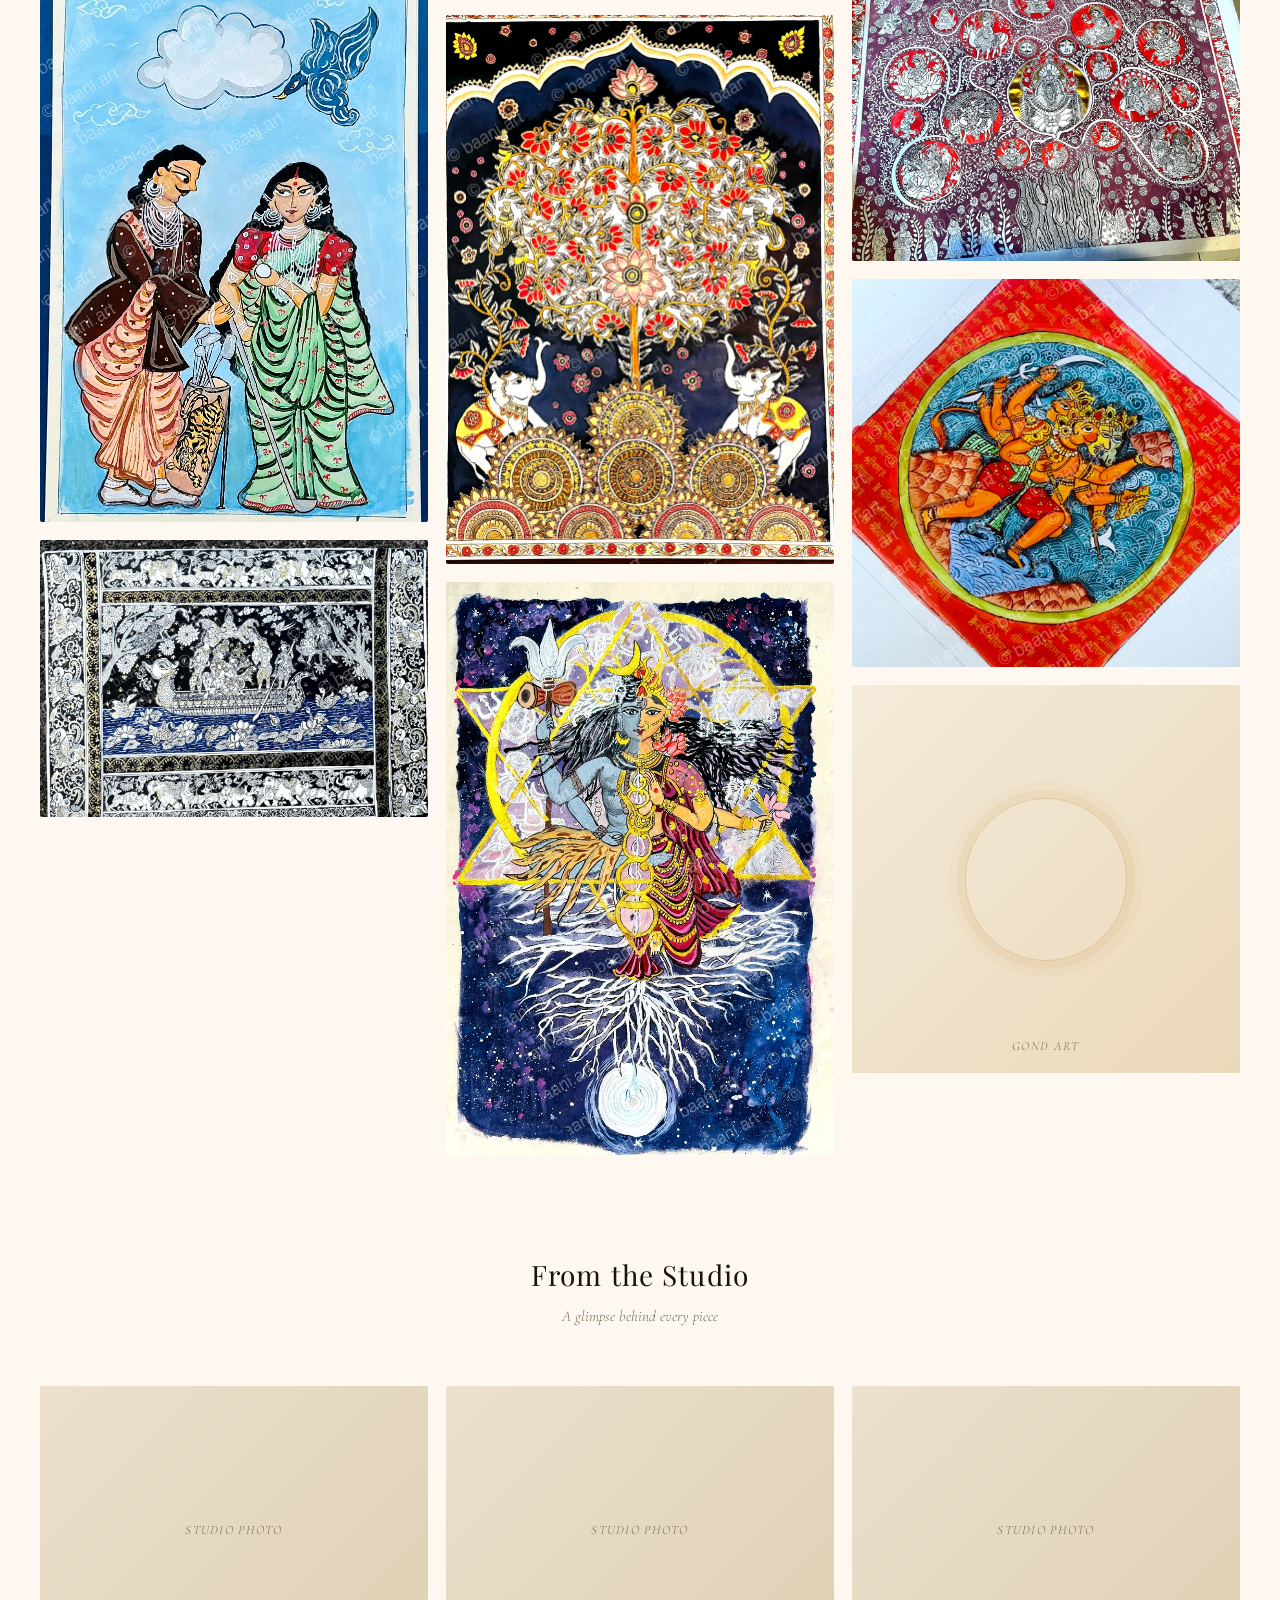
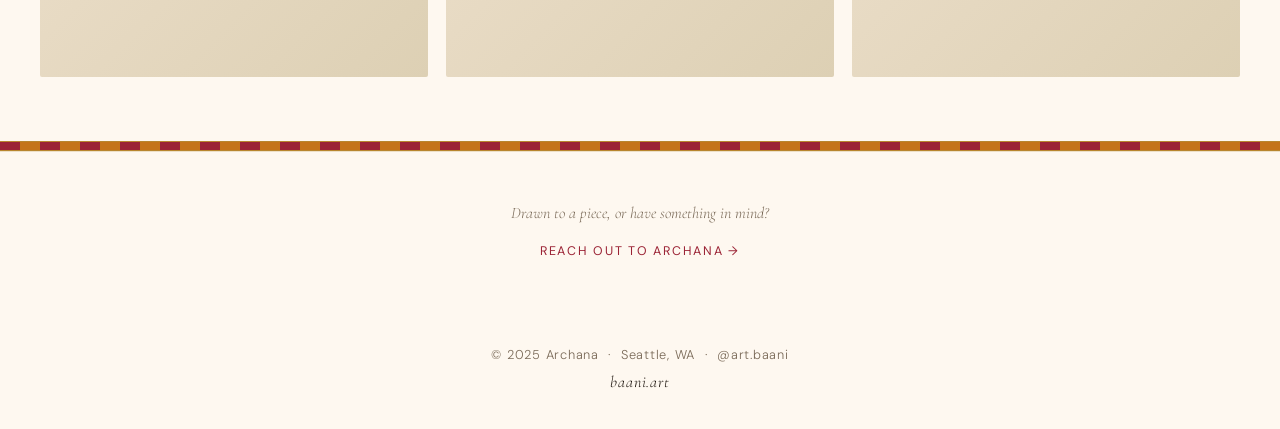
==== commit a0d2571d: "Add Madhubani and Phad Art paintings to gallery Adds four new processed artworks: Madhubani Khobar (" ====
--- a/index.html
+++ b/index.html
@@ -95,12 +95,27 @@
         <div class="overlay"><span class="overlay-text">Pattachitra</span></div>
       </figure>
 
-      <figure class="gallery-item" data-index="10" data-style="Madhubani" data-medium="" tabindex="0" role="button" aria-label="View Madhubani">
-        <div class="placeholder portrait"><span class="placeholder__label">Madhubani</span></div>
-        <div class="overlay"><span class="overlay-text">Madhubani</span></div>
+      <figure class="gallery-item" data-index="10" data-style="Madhubani" data-medium="Watercolour paper" tabindex="0" role="button" aria-label="View Madhubani Khobar">
+        <img src="images/madhubani-khobar.jpg" alt="Madhubani Khobar — intricate geometric mandala in vermilion and black on watercolour paper">
+        <div class="overlay"><span class="overlay-text">Madhubani</span><span class="overlay-medium">Watercolour paper</span></div>
       </figure>
 
-      <figure class="gallery-item" data-index="11" data-style="Gond Art" data-medium="" tabindex="0" role="button" aria-label="View Gond Art">
+      <figure class="gallery-item" data-index="11" data-style="Madhubani" data-medium="Handmade paper" tabindex="0" role="button" aria-label="View Madhubani Mara ni Pachadi">
+        <img src="images/madhubani-mara-ni-pachadi-1.jpg" alt="Madhubani Mara ni Pachadi — radiant orange and red circular mandala on handmade paper">
+        <div class="overlay"><span class="overlay-text">Madhubani</span><span class="overlay-medium">Handmade paper</span></div>
+      </figure>
+
+      <figure class="gallery-item" data-index="12" data-style="Madhubani" data-medium="Mix media paper" tabindex="0" role="button" aria-label="View Madhubani Mara ni Pachadi">
+        <img src="images/madhubani-mara-ni-pachadi-2.jpg" alt="Madhubani Mara ni Pachadi — deep maroon tree of life with deity medallions on mix media paper">
+        <div class="overlay"><span class="overlay-text">Madhubani</span><span class="overlay-medium">Mix media paper</span></div>
+      </figure>
+
+      <figure class="gallery-item" data-index="13" data-style="Phad Art" data-medium="Mix media paper" tabindex="0" role="button" aria-label="View Phad Art Panchamukhi Hanuman">
+        <img src="images/phad-panchamukhi-hanuman.jpg" alt="Phad Art — Panchamukhi Hanuman five-faced deity in a red diamond circle, mix media paper">
+        <div class="overlay"><span class="overlay-text">Phad Art</span><span class="overlay-medium">Mix media paper</span></div>
+      </figure>
+
+      <figure class="gallery-item" data-index="14" data-style="Gond Art" data-medium="" tabindex="0" role="button" aria-label="View Gond Art">
         <div class="placeholder square"><span class="placeholder__label">Gond Art</span></div>
         <div class="overlay"><span class="overlay-text">Gond Art</span></div>
       </figure>
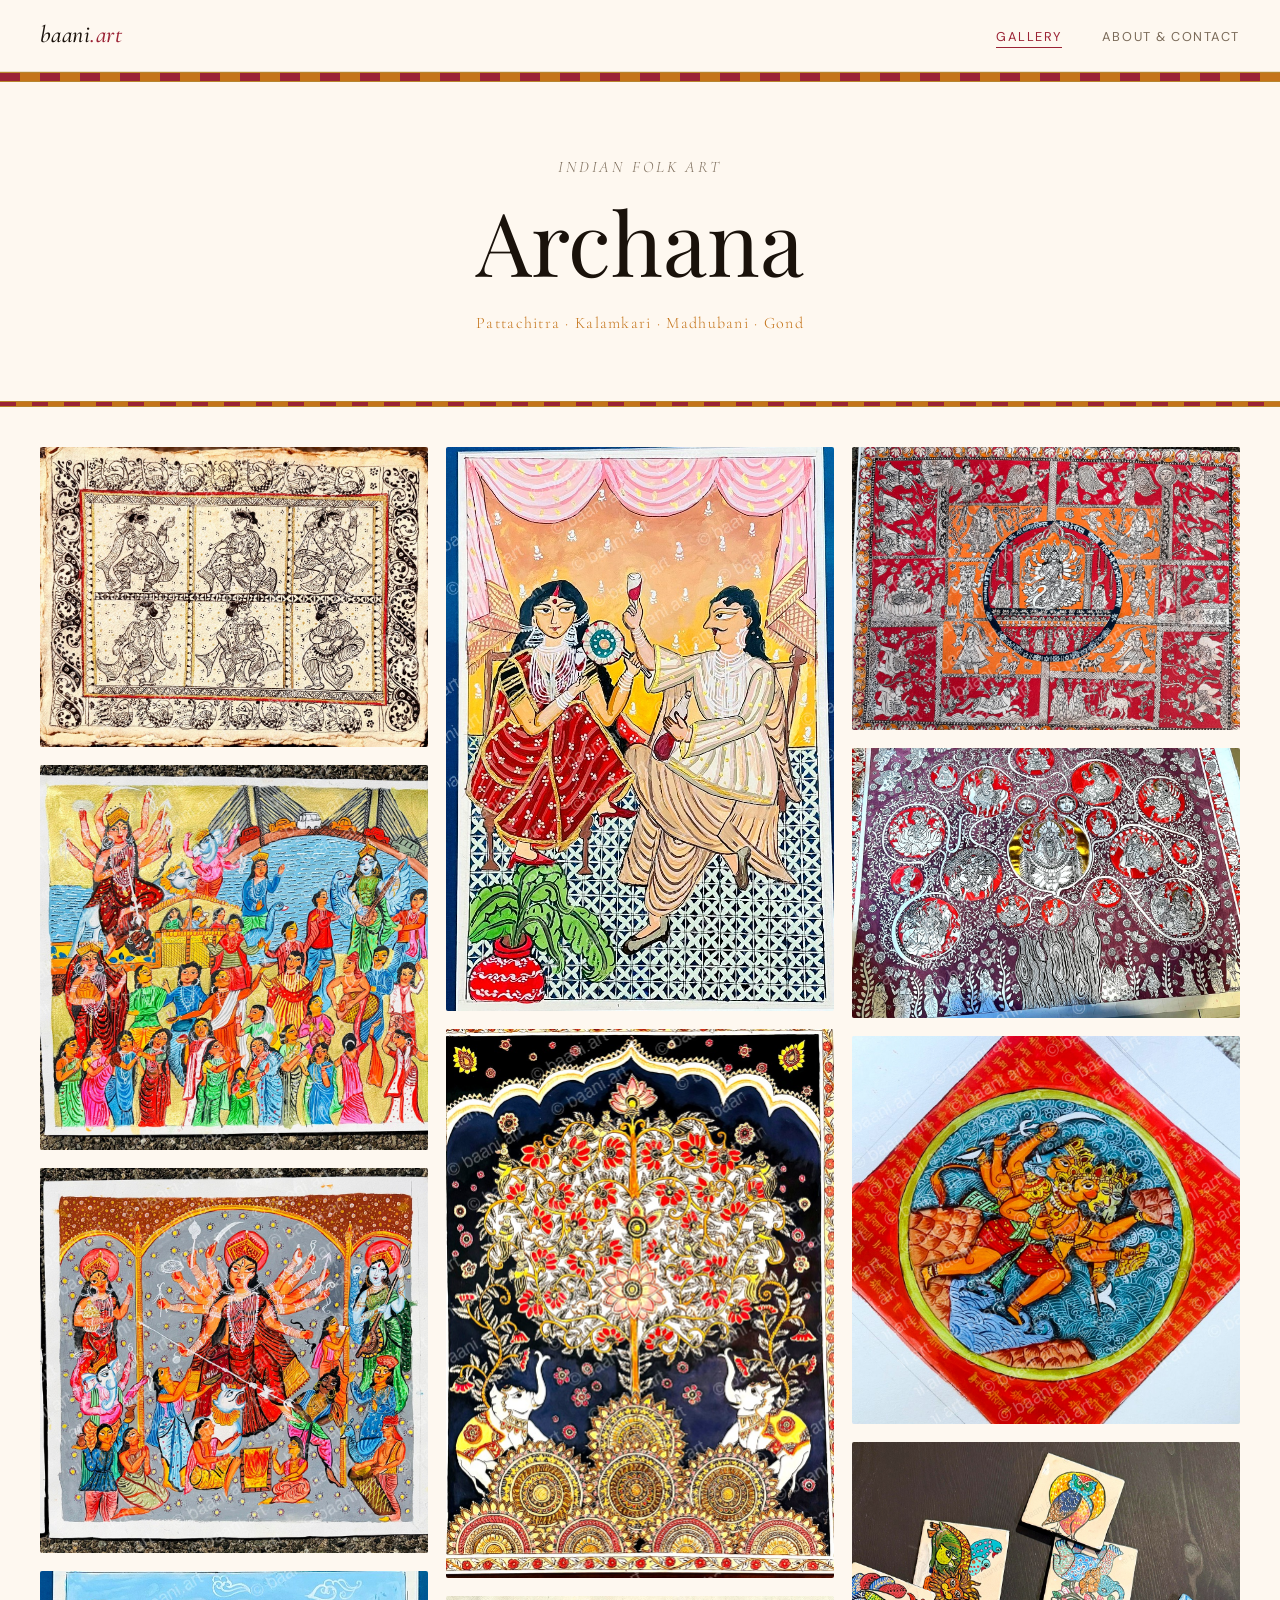
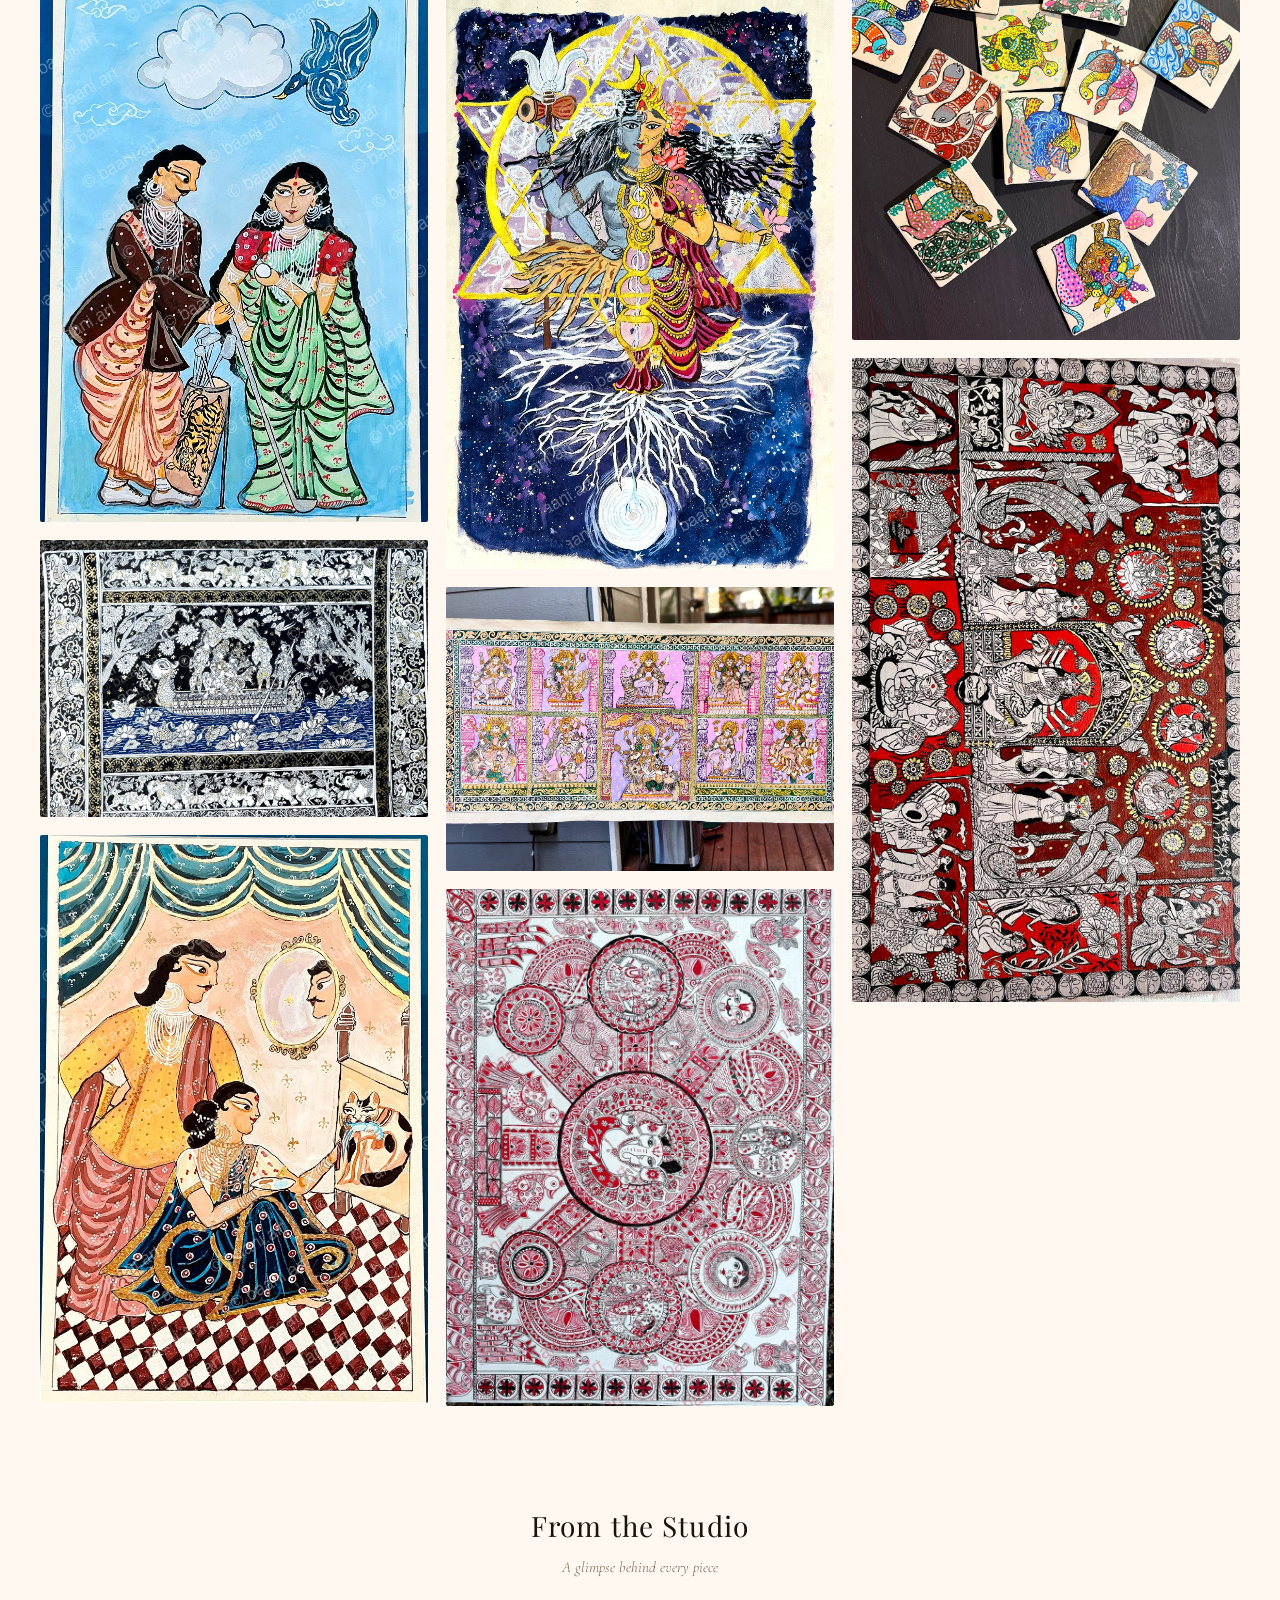
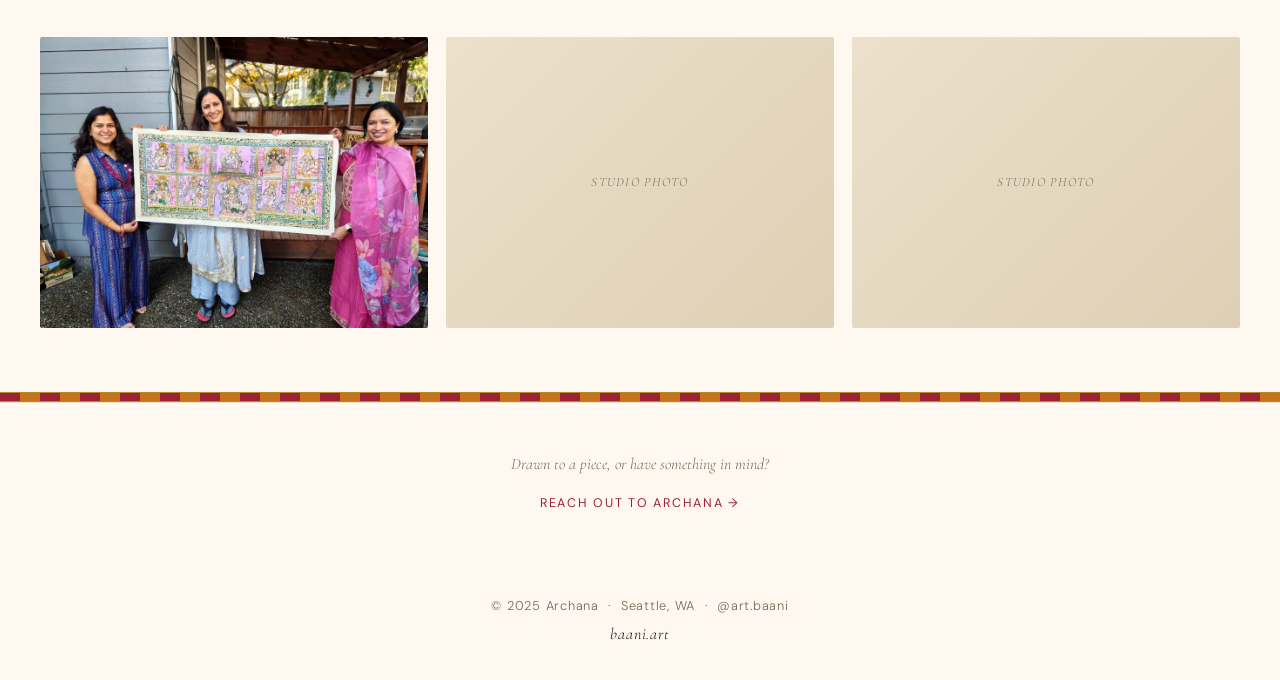
==== commit 930779e5: "Add Navdurga, Gond coasters, Bengal Pattachitra; artist statement Gallery: Navdurga Pattachitra (can" ====
--- a/index.html
+++ b/index.html
@@ -90,9 +90,9 @@
         <div class="overlay"><span class="overlay-text">Kalamkari</span><span class="overlay-medium">Handmade paper</span></div>
       </figure>
 
-      <figure class="gallery-item" data-index="9" data-style="Pattachitra" data-medium="" tabindex="0" role="button" aria-label="View Pattachitra">
-        <div class="placeholder landscape"><span class="placeholder__label">Pattachitra</span></div>
-        <div class="overlay"><span class="overlay-text">Pattachitra</span></div>
+      <figure class="gallery-item" data-index="9" data-style="Pattachitra" data-medium="Canvas" tabindex="0" role="button" aria-label="View Navdurga Pattachitra">
+        <img src="images/navdurga-pattachitra.jpg" alt="Odisha Pattachitra — Navdurga, nine divine forms of the goddess in pink, lavender and gold on canvas">
+        <div class="overlay"><span class="overlay-text">Pattachitra</span><span class="overlay-medium">Canvas</span></div>
       </figure>
 
       <figure class="gallery-item" data-index="10" data-style="Madhubani" data-medium="Watercolour paper" tabindex="0" role="button" aria-label="View Madhubani Khobar">
@@ -115,9 +115,14 @@
         <div class="overlay"><span class="overlay-text">Phad Art</span><span class="overlay-medium">Mix media paper</span></div>
       </figure>
 
-      <figure class="gallery-item" data-index="14" data-style="Gond Art" data-medium="" tabindex="0" role="button" aria-label="View Gond Art">
-        <div class="placeholder square"><span class="placeholder__label">Gond Art</span></div>
-        <div class="overlay"><span class="overlay-text">Gond Art</span></div>
+      <figure class="gallery-item" data-index="14" data-style="Gond Art" data-medium="Ceramic tile" tabindex="0" role="button" aria-label="View Gond Art coasters">
+        <img src="images/gond-coasters.jpg" alt="Gond Art — set of hand-painted ceramic coasters, each a different creature in vibrant rhythmic pattern">
+        <div class="overlay"><span class="overlay-text">Gond Art</span><span class="overlay-medium">Ceramic tile</span></div>
+      </figure>
+
+      <figure class="gallery-item" data-index="15" data-style="Bengal Pattachitra" data-medium="Canvas" tabindex="0" role="button" aria-label="View Bengal Pattachitra">
+        <img src="images/bengal-pattachitra.jpg" alt="Bengal Pattachitra — mythological tableau in deep crimson, black and white with gold accents on canvas">
+        <div class="overlay"><span class="overlay-text">Bengal Pattachitra</span><span class="overlay-medium">Canvas</span></div>
       </figure>
 
     </section>
@@ -129,8 +134,7 @@
         <p>A glimpse behind every piece</p>
       </div>
       <div class="studio-peek__grid">
-        <!-- Replace with studio/process photos when available -->
-        <div class="studio-placeholder"></div>
+        <img src="images/studio-community.jpg" alt="Archana sharing her Navdurga Pattachitra with friends in Seattle" class="studio-photo">
         <div class="studio-placeholder"></div>
         <div class="studio-placeholder"></div>
       </div>
--- a/style.css
+++ b/style.css
@@ -308,6 +308,13 @@
   gap: var(--gap);
   margin-top: 1.5rem;
 }
+.studio-photo {
+  aspect-ratio: 4/3;
+  width: 100%;
+  object-fit: cover;
+  border-radius: var(--radius);
+  display: block;
+}
 .studio-placeholder {
   aspect-ratio: 4/3;
   background: linear-gradient(135deg, #EDE0CC, #DDD0B4);
@@ -520,6 +527,28 @@
   font-weight: 400;
 }
 
+/* Artist statement */
+.artist-statement {
+  max-width: 780px;
+  margin: 0 auto;
+  padding: 3rem 2.5rem;
+  text-align: center;
+}
+.artist-statement blockquote {
+  border-left: 3px solid var(--gold);
+  padding: 0.5rem 0 0.5rem 2rem;
+  text-align: left;
+}
+.artist-statement blockquote p {
+  font-family: var(--font-display);
+  font-style: italic;
+  font-size: clamp(1rem, 1.6vw, 1.15rem);
+  line-height: 1.85;
+  color: var(--ink);
+  margin-bottom: 1rem;
+}
+.artist-statement blockquote p:last-child { margin-bottom: 0; }
+
 /* Art traditions */
 .traditions {
   padding: 3rem 2.5rem 4rem;
@@ -577,11 +606,16 @@
   margin-bottom: 0.75rem;
 }
 .commission p {
-  color: var(--muted);
-  font-size: 0.95rem;
-  max-width: 520px;
-  margin: 0 auto 2rem;
+  color: var(--parchment-mid);
+  font-size: 0.97rem;
+  max-width: 560px;
+  margin: 0 auto 1rem;
   line-height: 1.8;
+}
+.commission__sub {
+  color: var(--muted) !important;
+  font-size: 0.88rem !important;
+  margin-bottom: 2rem !important;
 }
 .btn {
   display: inline-block;
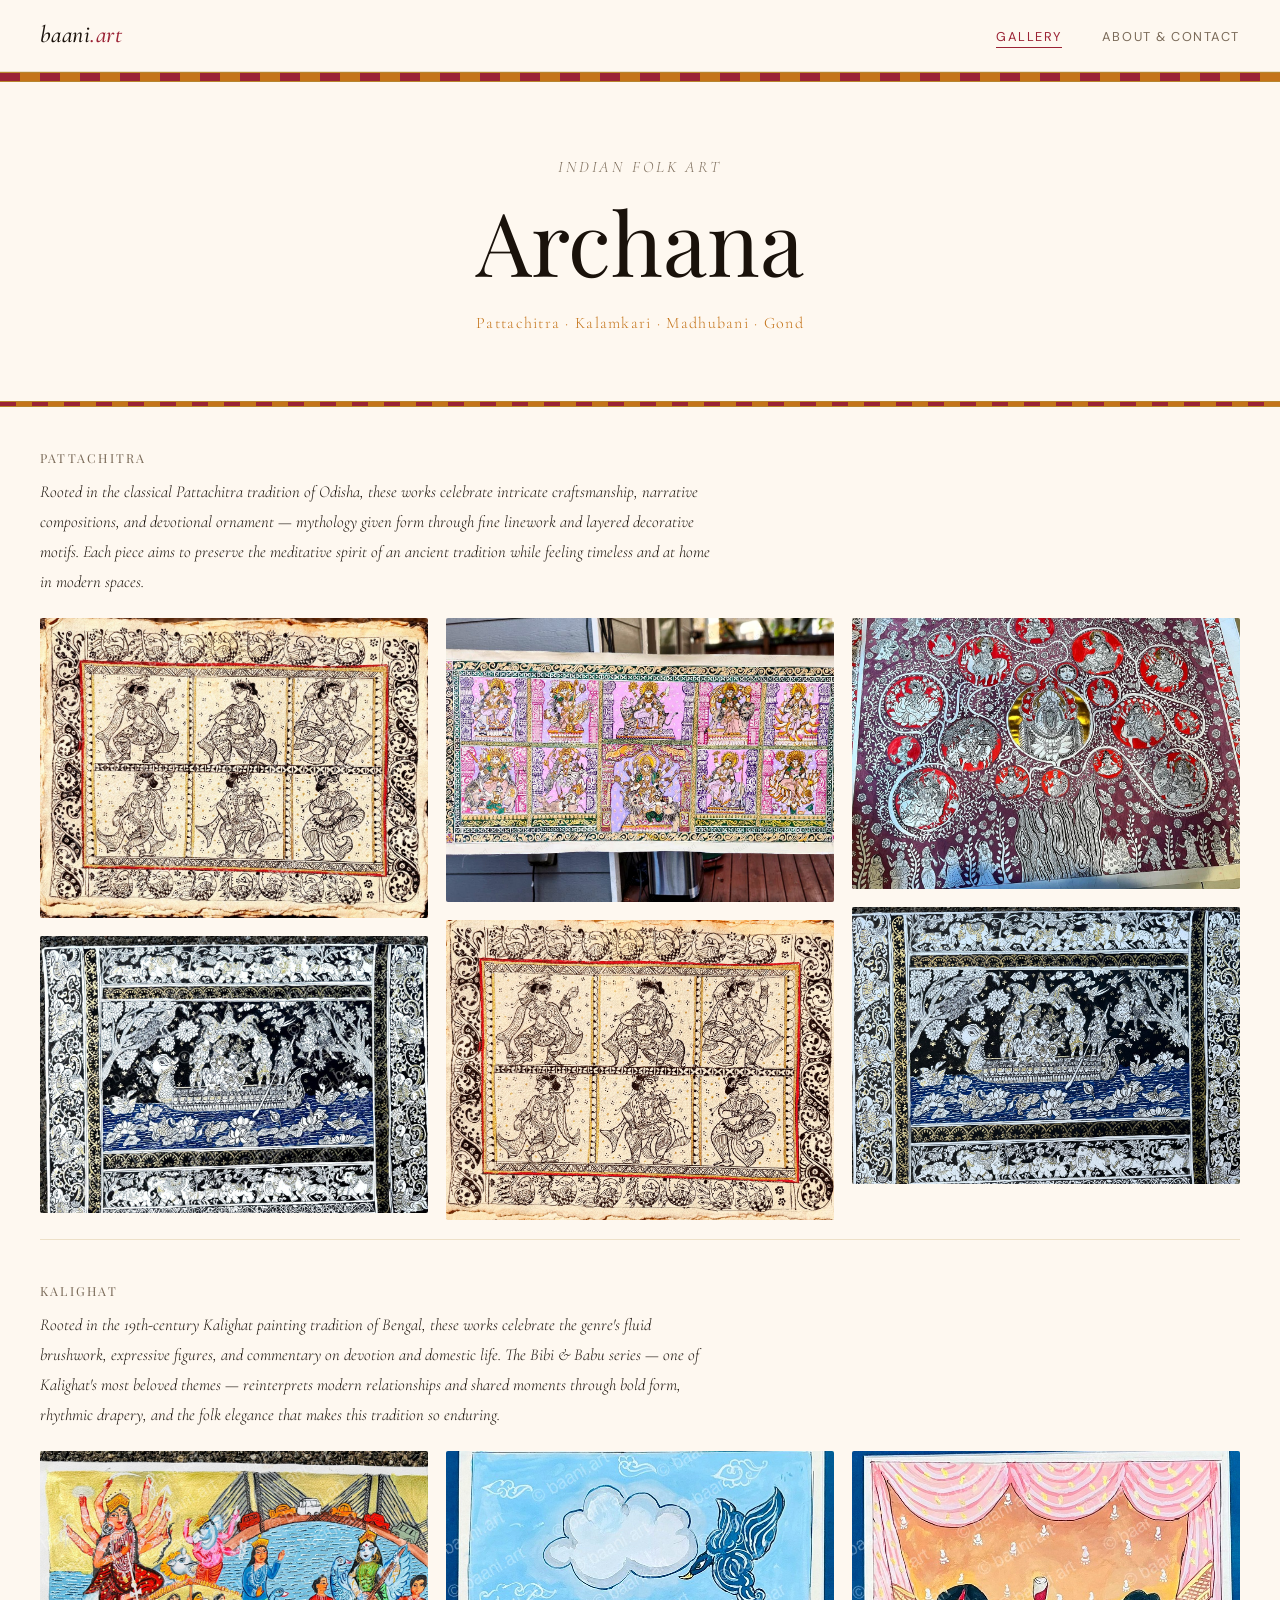
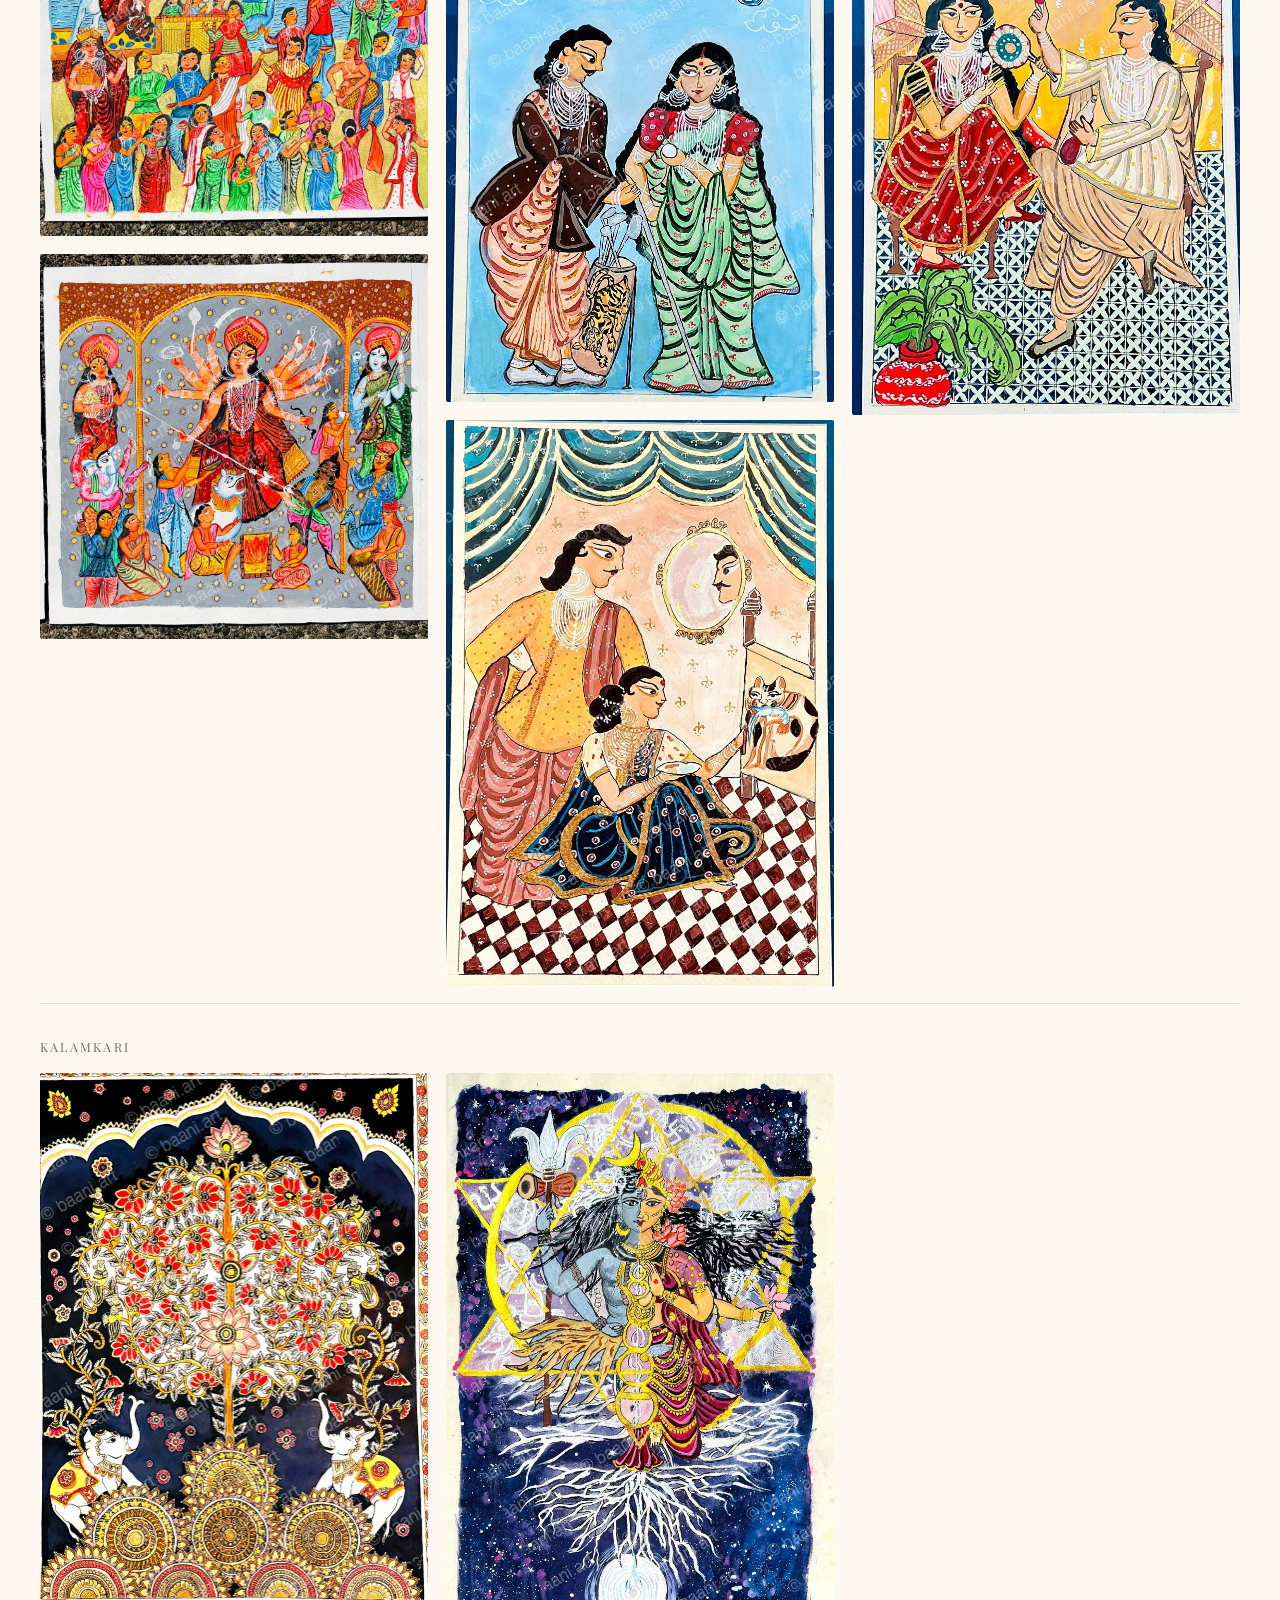
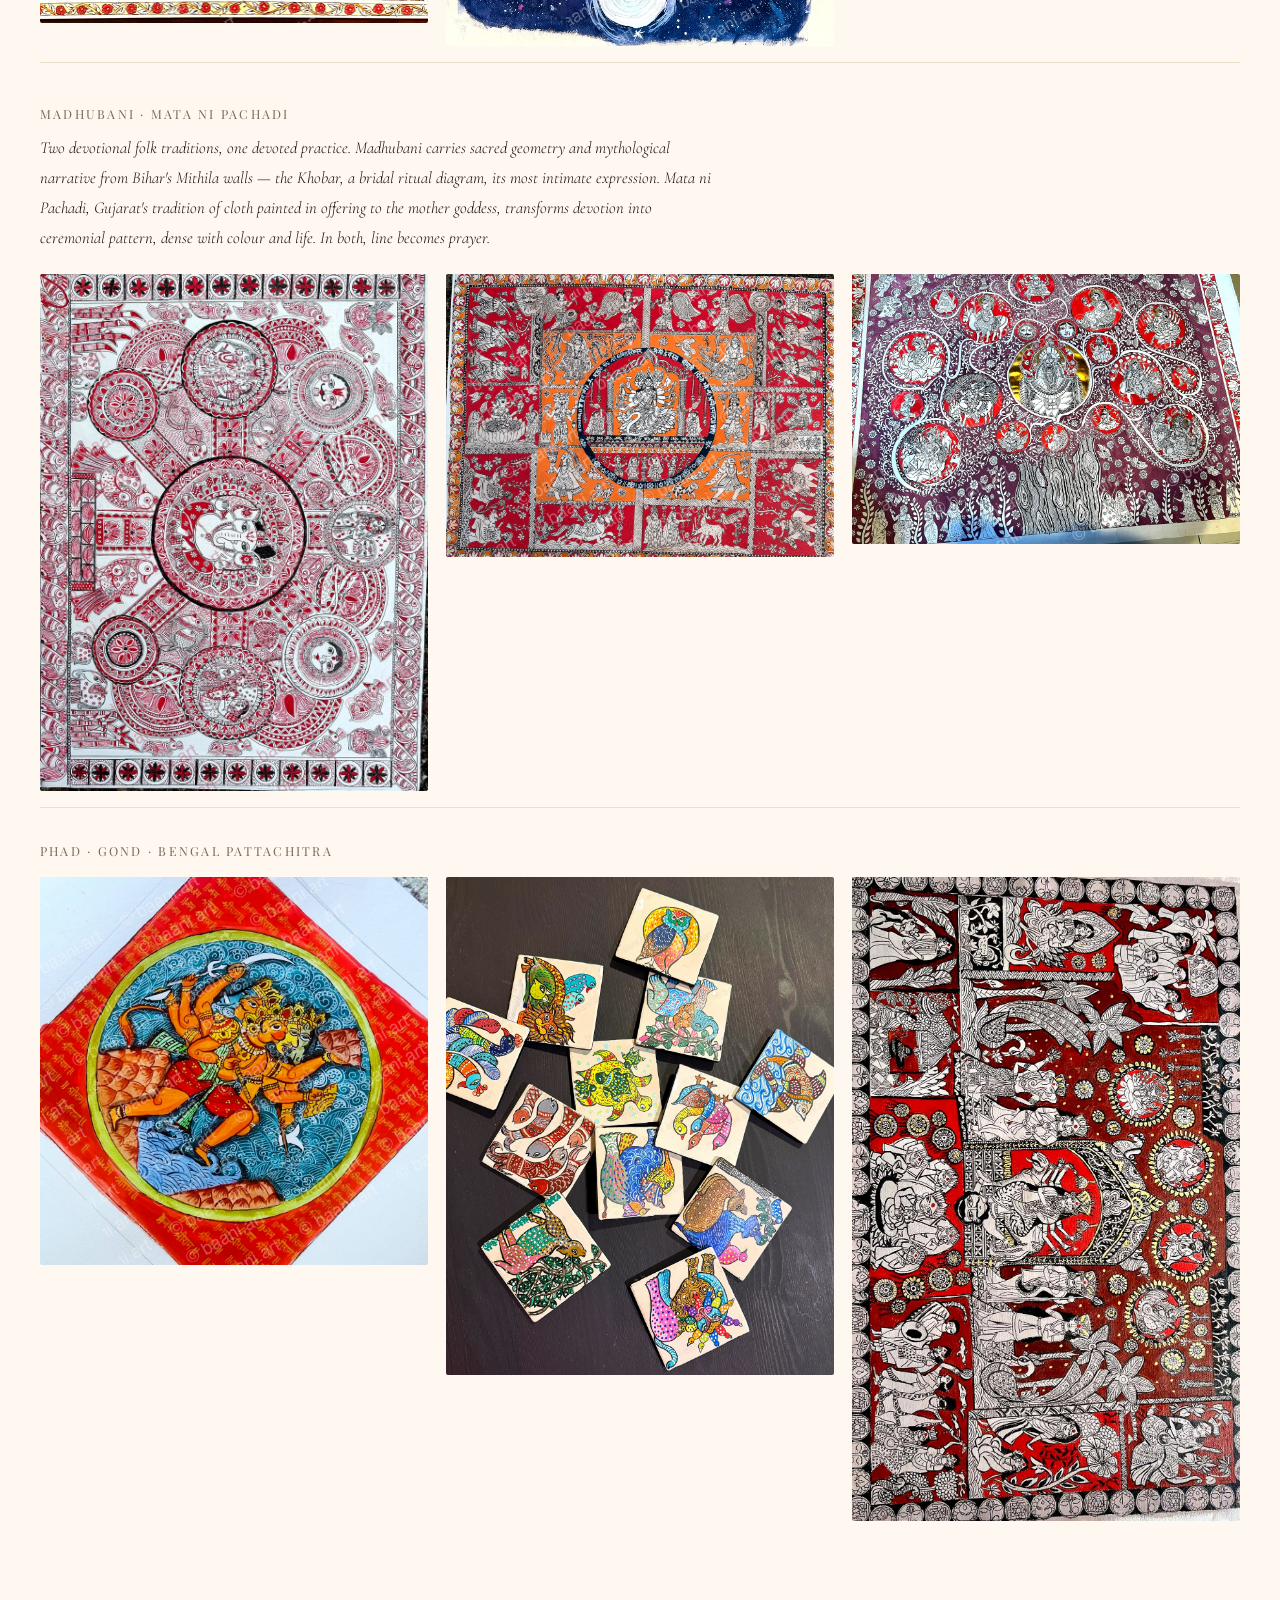
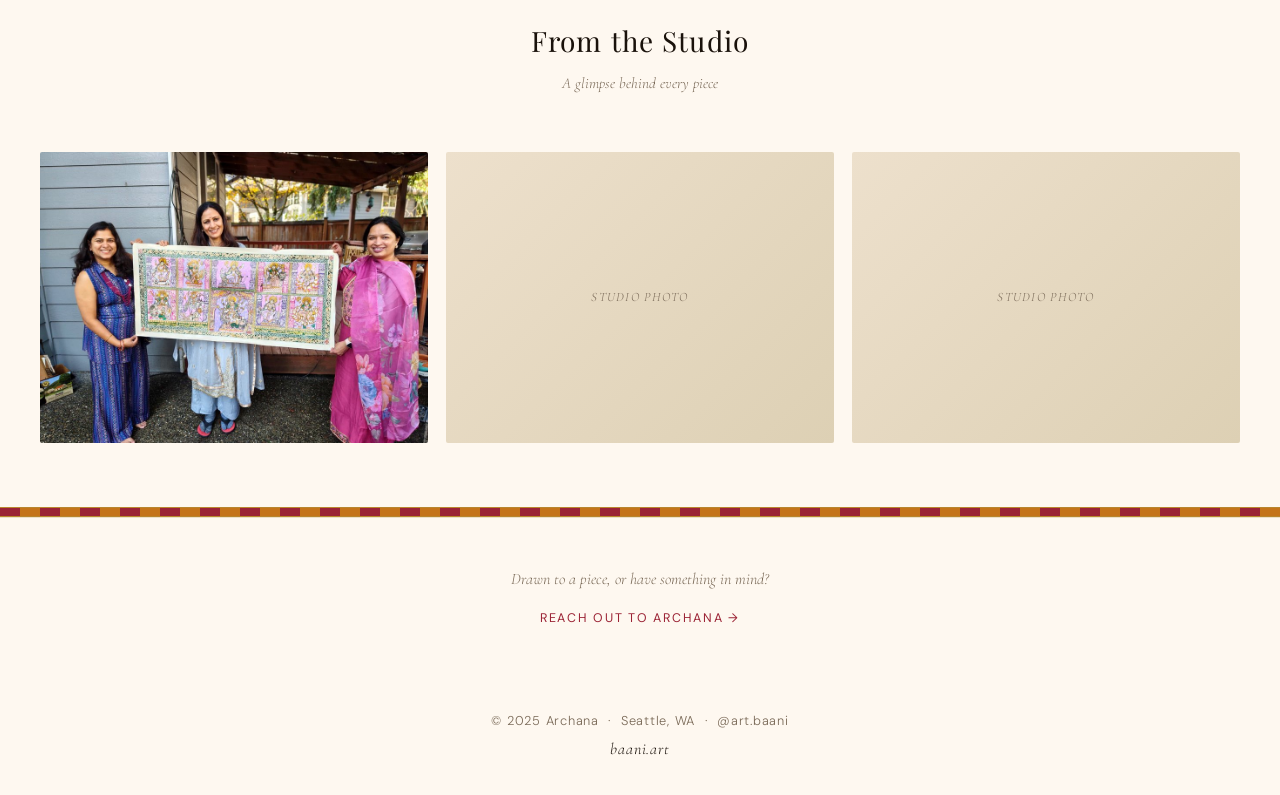
==== commit 0ab68882: "Add 3 Pattachitra pieces; restructure gallery into tradition subsections Gallery now groups 19 artwo" ====
--- a/index.html
+++ b/index.html
@@ -37,90 +37,127 @@
     <div class="folk-border folk-border--thin"></div>
 
     <!-- ── Gallery ──────────────────────────────────────────── -->
-    <!--
-      HOW TO ADD REAL IMAGES:
-      Replace each <div class="placeholder ..."> with:
-        <img src="images/your-file.jpg" alt="Description of the piece">
-      Keep the <div class="overlay"> and <figure> wrapper as-is.
-    -->
     <section class="gallery" id="gallery" aria-label="Artwork gallery">
 
-      <figure class="gallery-item" data-index="0" data-style="Pattachitra" data-medium="Handmade paper" tabindex="0" role="button" aria-label="View Pattachitra">
+      <!-- ─ Pattachitra ──────────────────────────────────────── -->
+      <div class="gallery-break">
+        <h3 class="gallery-break__title">Pattachitra</h3>
+        <p class="gallery-break__quote">Rooted in the classical Pattachitra tradition of Odisha, these works celebrate intricate craftsmanship, narrative compositions, and devotional ornament — mythology given form through fine linework and layered decorative motifs. Each piece aims to preserve the meditative spirit of an ancient tradition while feeling timeless and at home in modern spaces.</p>
+      </div>
+
+      <figure class="gallery-item" data-index="0" data-style="Pattachitra" data-medium="Handmade paper" tabindex="0" role="button" aria-label="View Pattachitra dancers">
         <img src="images/pattachitra-dancers.jpg" alt="Odisha Pattachitra — six classical dancers on handmade paper">
         <div class="overlay"><span class="overlay-text">Pattachitra</span><span class="overlay-medium">Handmade paper</span></div>
       </figure>
 
-      <figure class="gallery-item" data-index="1" data-style="Kalighat" data-medium="Watercolour paper" tabindex="0" role="button" aria-label="View Kalighat">
+      <figure class="gallery-item" data-index="1" data-style="Pattachitra" data-medium="Handmade paper" tabindex="0" role="button" aria-label="View Pattachitra boat scene">
+        <img src="images/pattachitra-boat.jpg" alt="Odisha Pattachitra — Krishna boat scene on black with gold and white detail">
+        <div class="overlay"><span class="overlay-text">Pattachitra</span><span class="overlay-medium">Handmade paper</span></div>
+      </figure>
+
+      <figure class="gallery-item" data-index="2" data-style="Pattachitra" data-medium="Canvas" tabindex="0" role="button" aria-label="View Navdurga Pattachitra">
+        <img src="images/navdurga-pattachitra.jpg" alt="Odisha Pattachitra — Navdurga, nine divine forms of the goddess in pink, lavender and gold on canvas">
+        <div class="overlay"><span class="overlay-text">Pattachitra</span><span class="overlay-medium">Canvas</span></div>
+      </figure>
+
+      <figure class="gallery-item" data-index="3" data-style="Pattachitra" data-medium="Handmade paper" tabindex="0" role="button" aria-label="View Pattachitra nayika">
+        <img src="images/pattachitra-nayika.jpg" alt="Odisha Pattachitra — six nayika figures in classical dance poses, ink on handmade paper">
+        <div class="overlay"><span class="overlay-text">Pattachitra</span><span class="overlay-medium">Handmade paper</span></div>
+      </figure>
+
+      <figure class="gallery-item" data-index="4" data-style="Pattachitra" data-medium="Canvas" tabindex="0" role="button" aria-label="View Pattachitra devi tree">
+        <img src="images/pattachitra-devi-tree.jpg" alt="Odisha Pattachitra — tree of deities, silver and white figures on deep maroon canvas">
+        <div class="overlay"><span class="overlay-text">Pattachitra</span><span class="overlay-medium">Canvas</span></div>
+      </figure>
+
+      <figure class="gallery-item" data-index="5" data-style="Pattachitra" data-medium="Canvas" tabindex="0" role="button" aria-label="View Pattachitra Krishna boat">
+        <img src="images/pattachitra-boat-krishna.jpg" alt="Odisha Pattachitra — Krishna and gopis on a divine boat, silver and gold on midnight blue canvas">
+        <div class="overlay"><span class="overlay-text">Pattachitra</span><span class="overlay-medium">Canvas</span></div>
+      </figure>
+
+      <!-- ─ Kalighat ──────────────────────────────────────────── -->
+      <div class="gallery-break">
+        <h3 class="gallery-break__title">Kalighat</h3>
+        <p class="gallery-break__quote">Rooted in the 19th-century Kalighat painting tradition of Bengal, these works celebrate the genre's fluid brushwork, expressive figures, and commentary on devotion and domestic life. The Bibi &amp; Babu series — one of Kalighat's most beloved themes — reinterprets modern relationships and shared moments through bold form, rhythmic drapery, and the folk elegance that makes this tradition so enduring.</p>
+      </div>
+
+      <figure class="gallery-item" data-index="6" data-style="Kalighat" data-medium="Watercolour paper" tabindex="0" role="button" aria-label="View Kalighat Durga Puja">
         <img src="images/kalighat-pujo-bridge.jpg" alt="Kalighat — Grand Durga Puja procession with Howrah Bridge">
         <div class="overlay"><span class="overlay-text">Kalighat</span><span class="overlay-medium">Watercolour paper</span></div>
       </figure>
 
-      <figure class="gallery-item" data-index="2" data-style="Kalighat" data-medium="Watercolour paper" tabindex="0" role="button" aria-label="View Kalighat">
+      <figure class="gallery-item" data-index="7" data-style="Kalighat" data-medium="Watercolour paper" tabindex="0" role="button" aria-label="View Kalighat Durga">
         <img src="images/kalighat-durga-grey.jpg" alt="Kalighat — Durga Mahishasura Mardini on grey, devotional scene">
         <div class="overlay"><span class="overlay-text">Kalighat</span><span class="overlay-medium">Watercolour paper</span></div>
       </figure>
 
-      <figure class="gallery-item" data-index="3" data-style="Kalighat" data-medium="Handmade paper" tabindex="0" role="button" aria-label="View Kalighat">
+      <figure class="gallery-item" data-index="8" data-style="Kalighat" data-medium="Handmade paper" tabindex="0" role="button" aria-label="View Kalighat Bibi Babu outing">
         <img src="images/kalighat-bibi-babu-outing.jpg" alt="Kalighat Bibi Babu — couple on an outing, blue sky and peacock bird">
         <div class="overlay"><span class="overlay-text">Kalighat</span><span class="overlay-medium">Handmade paper</span></div>
       </figure>
 
-      <figure class="gallery-item" data-index="4" data-style="Pattachitra" data-medium="Handmade paper" tabindex="0" role="button" aria-label="View Pattachitra">
-        <img src="images/pattachitra-boat.jpg" alt="Odisha Pattachitra — Krishna boat scene on black with gold and white detail">
-        <div class="overlay"><span class="overlay-text">Pattachitra</span><span class="overlay-medium">Handmade paper</span></div>
-      </figure>
-
-      <figure class="gallery-item" data-index="5" data-style="Kalighat" data-medium="Handmade paper" tabindex="0" role="button" aria-label="View Kalighat">
+      <figure class="gallery-item" data-index="9" data-style="Kalighat" data-medium="Handmade paper" tabindex="0" role="button" aria-label="View Kalighat Bibi Babu mirror">
         <img src="images/kalighat-bibi-babu-mirror.jpg" alt="Kalighat Bibi Babu — interior scene with mirror, cat and checkered floor">
         <div class="overlay"><span class="overlay-text">Kalighat</span><span class="overlay-medium">Handmade paper</span></div>
       </figure>
 
-      <figure class="gallery-item" data-index="6" data-style="Kalighat" data-medium="Handmade paper" tabindex="0" role="button" aria-label="View Kalighat">
+      <figure class="gallery-item" data-index="10" data-style="Kalighat" data-medium="Handmade paper" tabindex="0" role="button" aria-label="View Kalighat Bibi Babu wine">
         <img src="images/kalighat-bibi-babu-wine.jpg" alt="Kalighat Bibi Babu — couple sharing wine, warm saffron interior">
         <div class="overlay"><span class="overlay-text">Kalighat</span><span class="overlay-medium">Handmade paper</span></div>
       </figure>
 
-      <figure class="gallery-item" data-index="7" data-style="Kalamkari" data-medium="Canvas" tabindex="0" role="button" aria-label="View Kalamkari">
+      <!-- ─ Kalamkari ─────────────────────────────────────────── -->
+      <div class="gallery-break gallery-break--minimal">
+        <h3 class="gallery-break__title">Kalamkari</h3>
+      </div>
+
+      <figure class="gallery-item" data-index="11" data-style="Kalamkari" data-medium="Canvas" tabindex="0" role="button" aria-label="View Kalamkari Tree of Life">
         <img src="images/kalamkari-tree-of-life.jpg" alt="Kalamkari — Tree of Life with twin elephants, red florals and gold on deep navy">
         <div class="overlay"><span class="overlay-text">Kalamkari</span><span class="overlay-medium">Canvas</span></div>
       </figure>
 
-      <figure class="gallery-item" data-index="8" data-style="Kalamkari" data-medium="Handmade paper" tabindex="0" role="button" aria-label="View Kalamkari">
+      <figure class="gallery-item" data-index="12" data-style="Kalamkari" data-medium="Handmade paper" tabindex="0" role="button" aria-label="View Kalamkari Shiv Shakti">
         <img src="images/shiv-shakti.jpg" alt="Kalamkari — Shiv Shakti, Ardhanarishvara with chakras and cosmic roots on handmade paper">
         <div class="overlay"><span class="overlay-text">Kalamkari</span><span class="overlay-medium">Handmade paper</span></div>
       </figure>
 
-      <figure class="gallery-item" data-index="9" data-style="Pattachitra" data-medium="Canvas" tabindex="0" role="button" aria-label="View Navdurga Pattachitra">
-        <img src="images/navdurga-pattachitra.jpg" alt="Odisha Pattachitra — Navdurga, nine divine forms of the goddess in pink, lavender and gold on canvas">
-        <div class="overlay"><span class="overlay-text">Pattachitra</span><span class="overlay-medium">Canvas</span></div>
-      </figure>
-
-      <figure class="gallery-item" data-index="10" data-style="Madhubani" data-medium="Watercolour paper" tabindex="0" role="button" aria-label="View Madhubani Khobar">
+      <!-- ─ Madhubani &amp; Mata ni Pachadi ────────────────────── -->
+      <div class="gallery-break">
+        <h3 class="gallery-break__title">Madhubani &middot; Mata ni Pachadi</h3>
+        <p class="gallery-break__quote">Two devotional folk traditions, one devoted practice. Madhubani carries sacred geometry and mythological narrative from Bihar's Mithila walls — the Khobar, a bridal ritual diagram, its most intimate expression. Mata ni Pachadi, Gujarat's tradition of cloth painted in offering to the mother goddess, transforms devotion into ceremonial pattern, dense with colour and life. In both, line becomes prayer.</p>
+      </div>
+
+      <figure class="gallery-item" data-index="13" data-style="Madhubani" data-medium="Watercolour paper" tabindex="0" role="button" aria-label="View Madhubani Khobar">
         <img src="images/madhubani-khobar.jpg" alt="Madhubani Khobar — intricate geometric mandala in vermilion and black on watercolour paper">
         <div class="overlay"><span class="overlay-text">Madhubani</span><span class="overlay-medium">Watercolour paper</span></div>
       </figure>
 
-      <figure class="gallery-item" data-index="11" data-style="Madhubani" data-medium="Handmade paper" tabindex="0" role="button" aria-label="View Madhubani Mara ni Pachadi">
-        <img src="images/madhubani-mara-ni-pachadi-1.jpg" alt="Madhubani Mara ni Pachadi — radiant orange and red circular mandala on handmade paper">
-        <div class="overlay"><span class="overlay-text">Madhubani</span><span class="overlay-medium">Handmade paper</span></div>
-      </figure>
-
-      <figure class="gallery-item" data-index="12" data-style="Madhubani" data-medium="Mix media paper" tabindex="0" role="button" aria-label="View Madhubani Mara ni Pachadi">
-        <img src="images/madhubani-mara-ni-pachadi-2.jpg" alt="Madhubani Mara ni Pachadi — deep maroon tree of life with deity medallions on mix media paper">
-        <div class="overlay"><span class="overlay-text">Madhubani</span><span class="overlay-medium">Mix media paper</span></div>
-      </figure>
-
-      <figure class="gallery-item" data-index="13" data-style="Phad Art" data-medium="Mix media paper" tabindex="0" role="button" aria-label="View Phad Art Panchamukhi Hanuman">
+      <figure class="gallery-item" data-index="14" data-style="Mata ni Pachadi" data-medium="Handmade paper" tabindex="0" role="button" aria-label="View Mata ni Pachadi">
+        <img src="images/madhubani-mara-ni-pachadi-1.jpg" alt="Mata ni Pachadi — radiant orange and red circular mandala on handmade paper">
+        <div class="overlay"><span class="overlay-text">Mata ni Pachadi</span><span class="overlay-medium">Handmade paper</span></div>
+      </figure>
+
+      <figure class="gallery-item" data-index="15" data-style="Mata ni Pachadi" data-medium="Mix media paper" tabindex="0" role="button" aria-label="View Mata ni Pachadi">
+        <img src="images/madhubani-mara-ni-pachadi-2.jpg" alt="Mata ni Pachadi — deep maroon tree of life with deity medallions on mix media paper">
+        <div class="overlay"><span class="overlay-text">Mata ni Pachadi</span><span class="overlay-medium">Mix media paper</span></div>
+      </figure>
+
+      <!-- ─ Phad Art · Gond · Bengal ───────────────────────────── -->
+      <div class="gallery-break gallery-break--minimal">
+        <h3 class="gallery-break__title">Phad &middot; Gond &middot; Bengal Pattachitra</h3>
+      </div>
+
+      <figure class="gallery-item" data-index="16" data-style="Phad Art" data-medium="Mix media paper" tabindex="0" role="button" aria-label="View Phad Art Panchamukhi Hanuman">
         <img src="images/phad-panchamukhi-hanuman.jpg" alt="Phad Art — Panchamukhi Hanuman five-faced deity in a red diamond circle, mix media paper">
         <div class="overlay"><span class="overlay-text">Phad Art</span><span class="overlay-medium">Mix media paper</span></div>
       </figure>
 
-      <figure class="gallery-item" data-index="14" data-style="Gond Art" data-medium="Ceramic tile" tabindex="0" role="button" aria-label="View Gond Art coasters">
+      <figure class="gallery-item" data-index="17" data-style="Gond Art" data-medium="Ceramic tile" tabindex="0" role="button" aria-label="View Gond Art coasters">
         <img src="images/gond-coasters.jpg" alt="Gond Art — set of hand-painted ceramic coasters, each a different creature in vibrant rhythmic pattern">
         <div class="overlay"><span class="overlay-text">Gond Art</span><span class="overlay-medium">Ceramic tile</span></div>
       </figure>
 
-      <figure class="gallery-item" data-index="15" data-style="Bengal Pattachitra" data-medium="Canvas" tabindex="0" role="button" aria-label="View Bengal Pattachitra">
+      <figure class="gallery-item" data-index="18" data-style="Bengal Pattachitra" data-medium="Canvas" tabindex="0" role="button" aria-label="View Bengal Pattachitra">
         <img src="images/bengal-pattachitra.jpg" alt="Bengal Pattachitra — mythological tableau in deep crimson, black and white with gold accents on canvas">
         <div class="overlay"><span class="overlay-text">Bengal Pattachitra</span><span class="overlay-medium">Canvas</span></div>
       </figure>
--- a/style.css
+++ b/style.css
@@ -170,6 +170,42 @@
   padding: 2.5rem 2.5rem 1rem;
   max-width: 1400px;
   margin: 0 auto;
+}
+
+/* Gallery section breaks — span all columns */
+.gallery-break {
+  column-span: all;
+  padding: 2.5rem 0 1.25rem;
+  margin-top: 1rem;
+  border-top: 1px solid var(--parchment-mid);
+}
+.gallery-break:first-child {
+  border-top: none;
+  padding-top: 0;
+  margin-top: 0;
+}
+.gallery-break__title {
+  font-family: var(--font-heading);
+  font-weight: 400;
+  font-size: 0.78rem;
+  letter-spacing: 0.18em;
+  text-transform: uppercase;
+  color: var(--muted);
+  margin-bottom: 0.6rem;
+}
+.gallery-break__quote {
+  font-family: var(--font-display);
+  font-style: italic;
+  font-size: clamp(0.92rem, 1.3vw, 1.05rem);
+  line-height: 1.8;
+  color: var(--ink);
+  max-width: 680px;
+}
+.gallery-break--minimal {
+  padding: 2rem 0 1rem;
+}
+.gallery-break--minimal .gallery-break__title {
+  margin-bottom: 0;
 }
 
 .gallery-item {
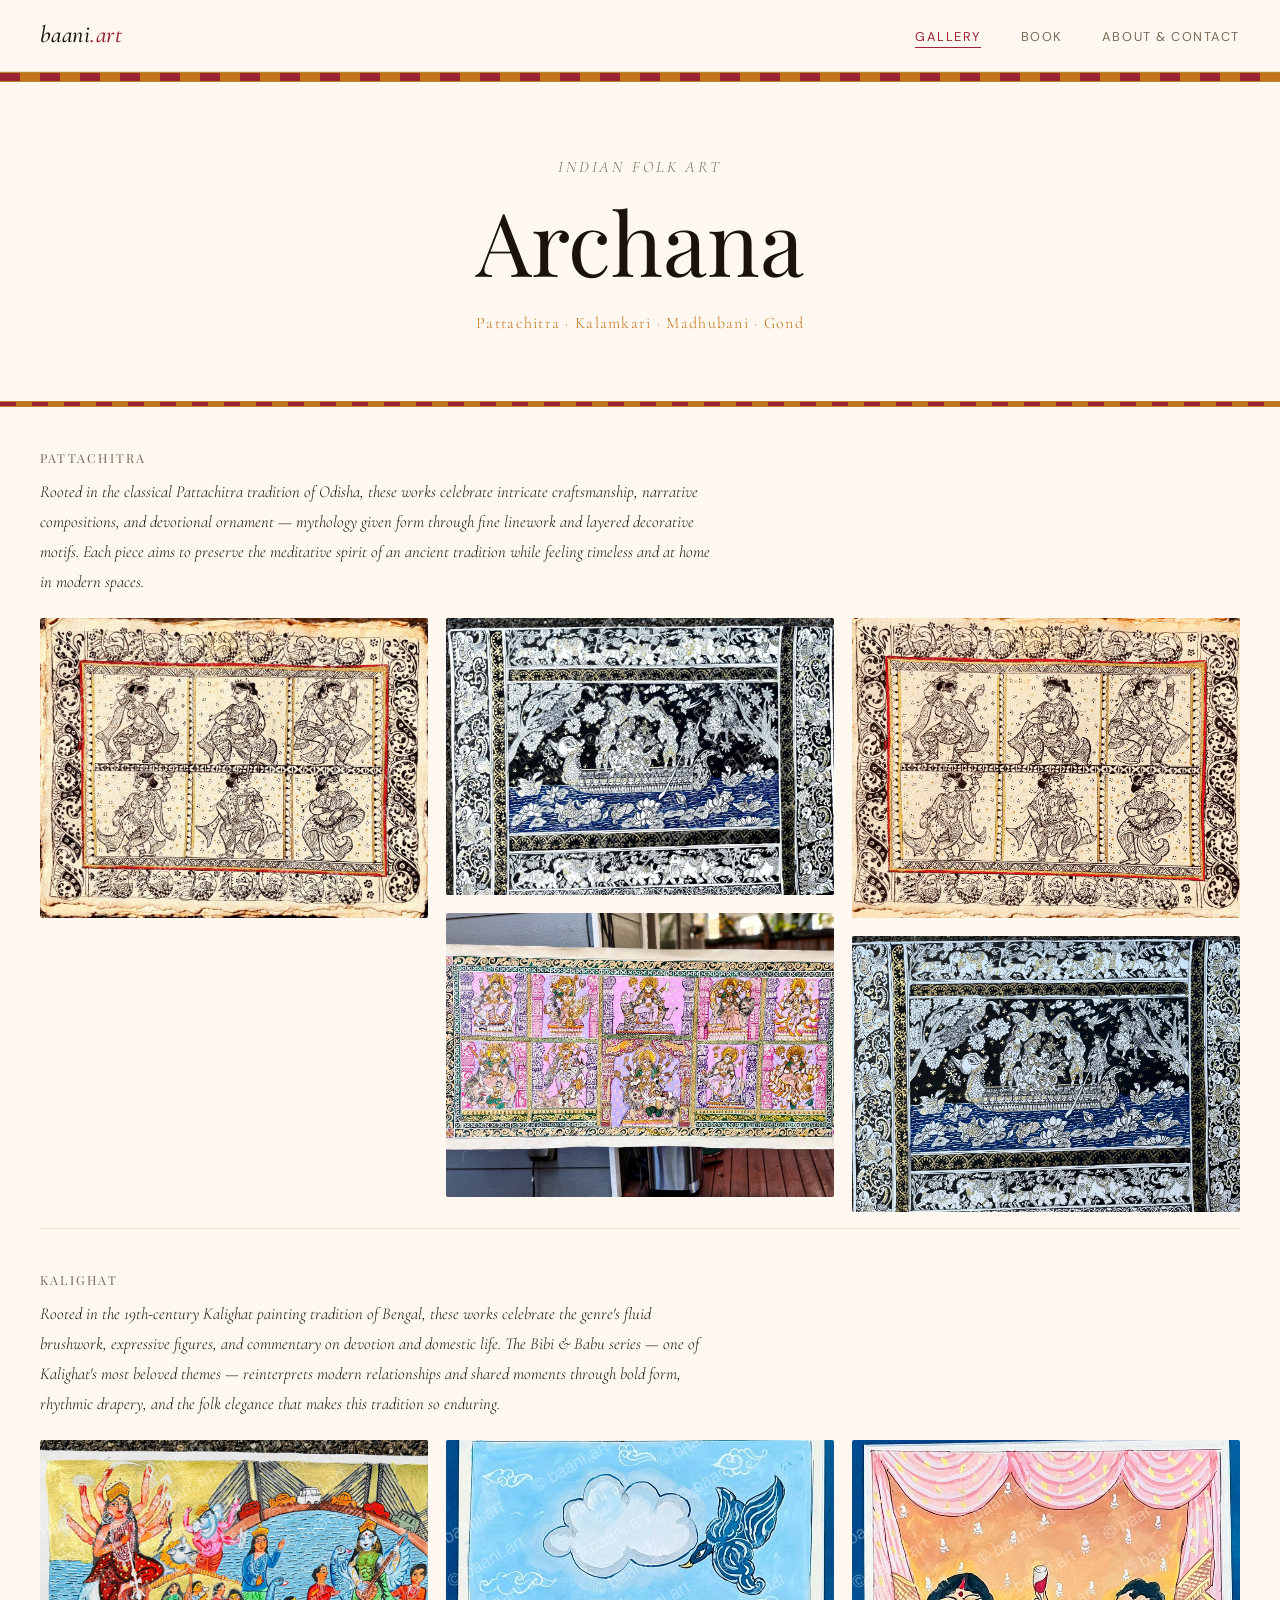
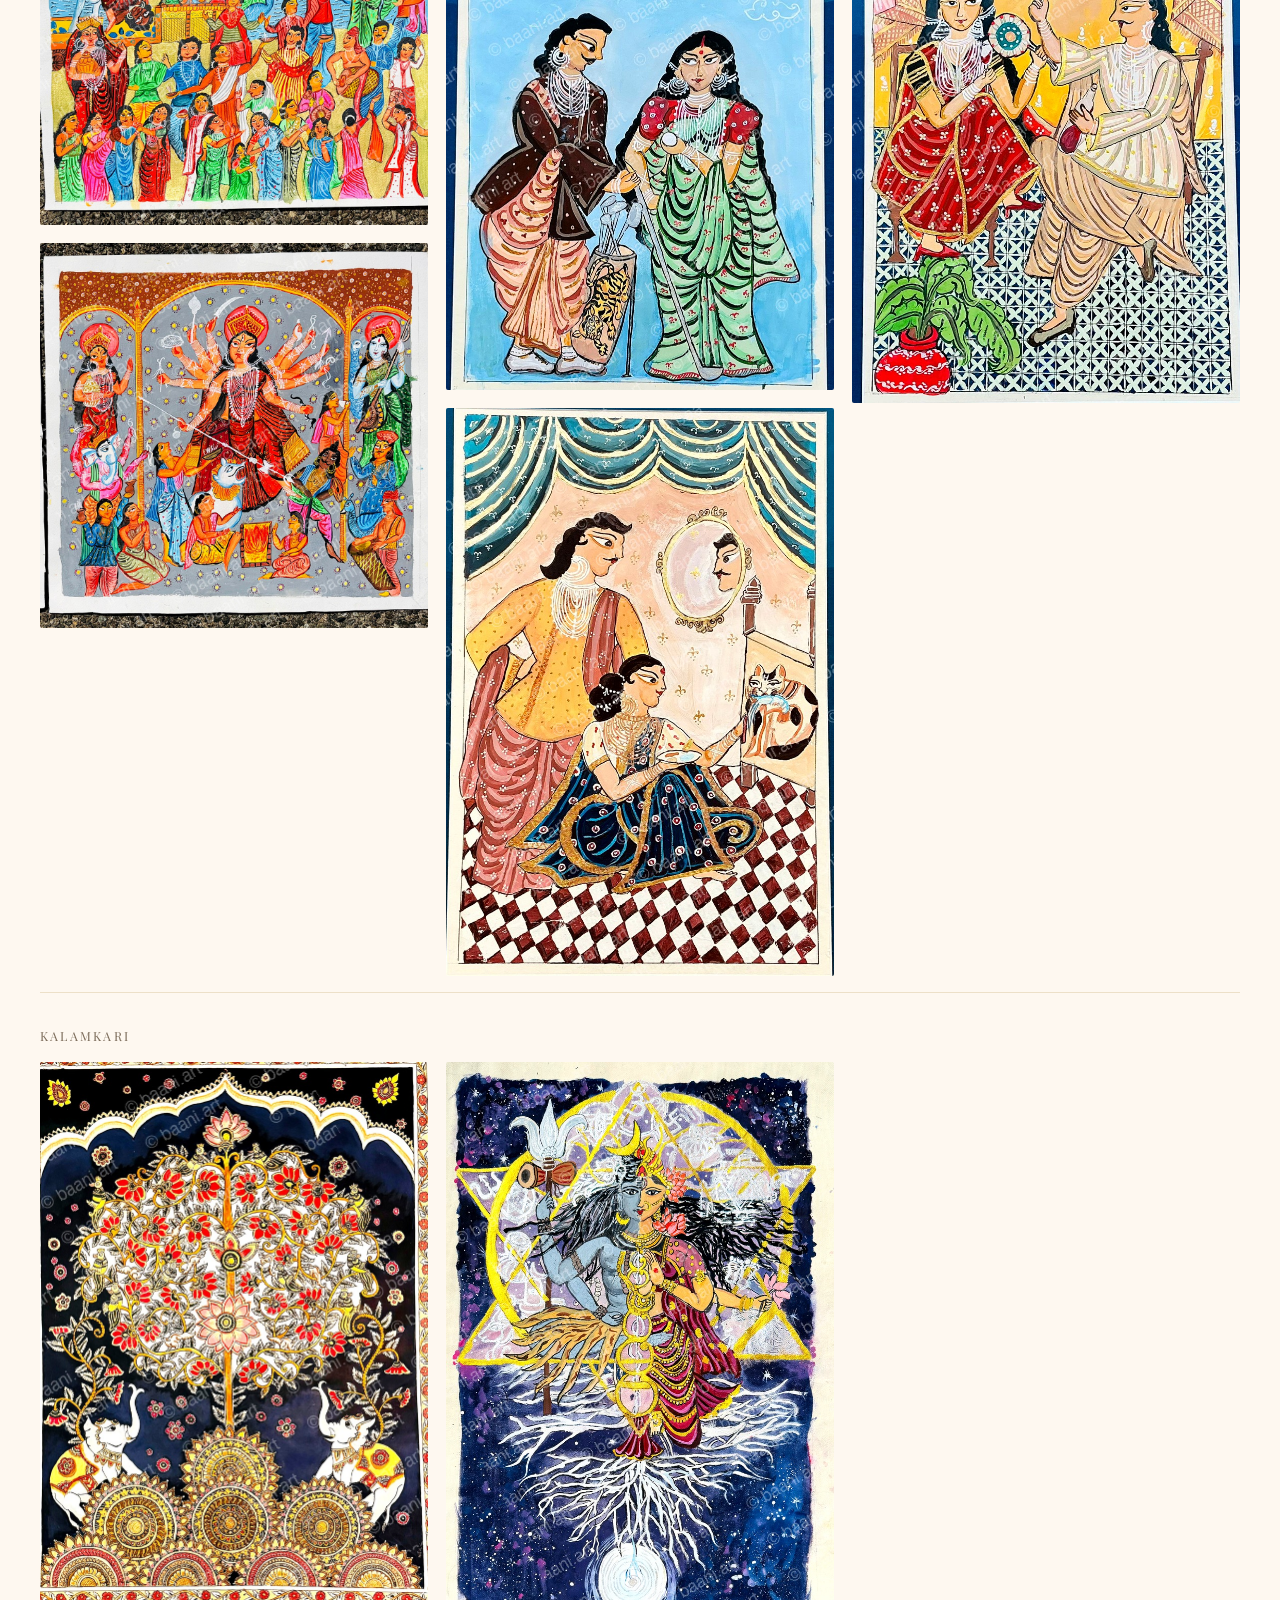
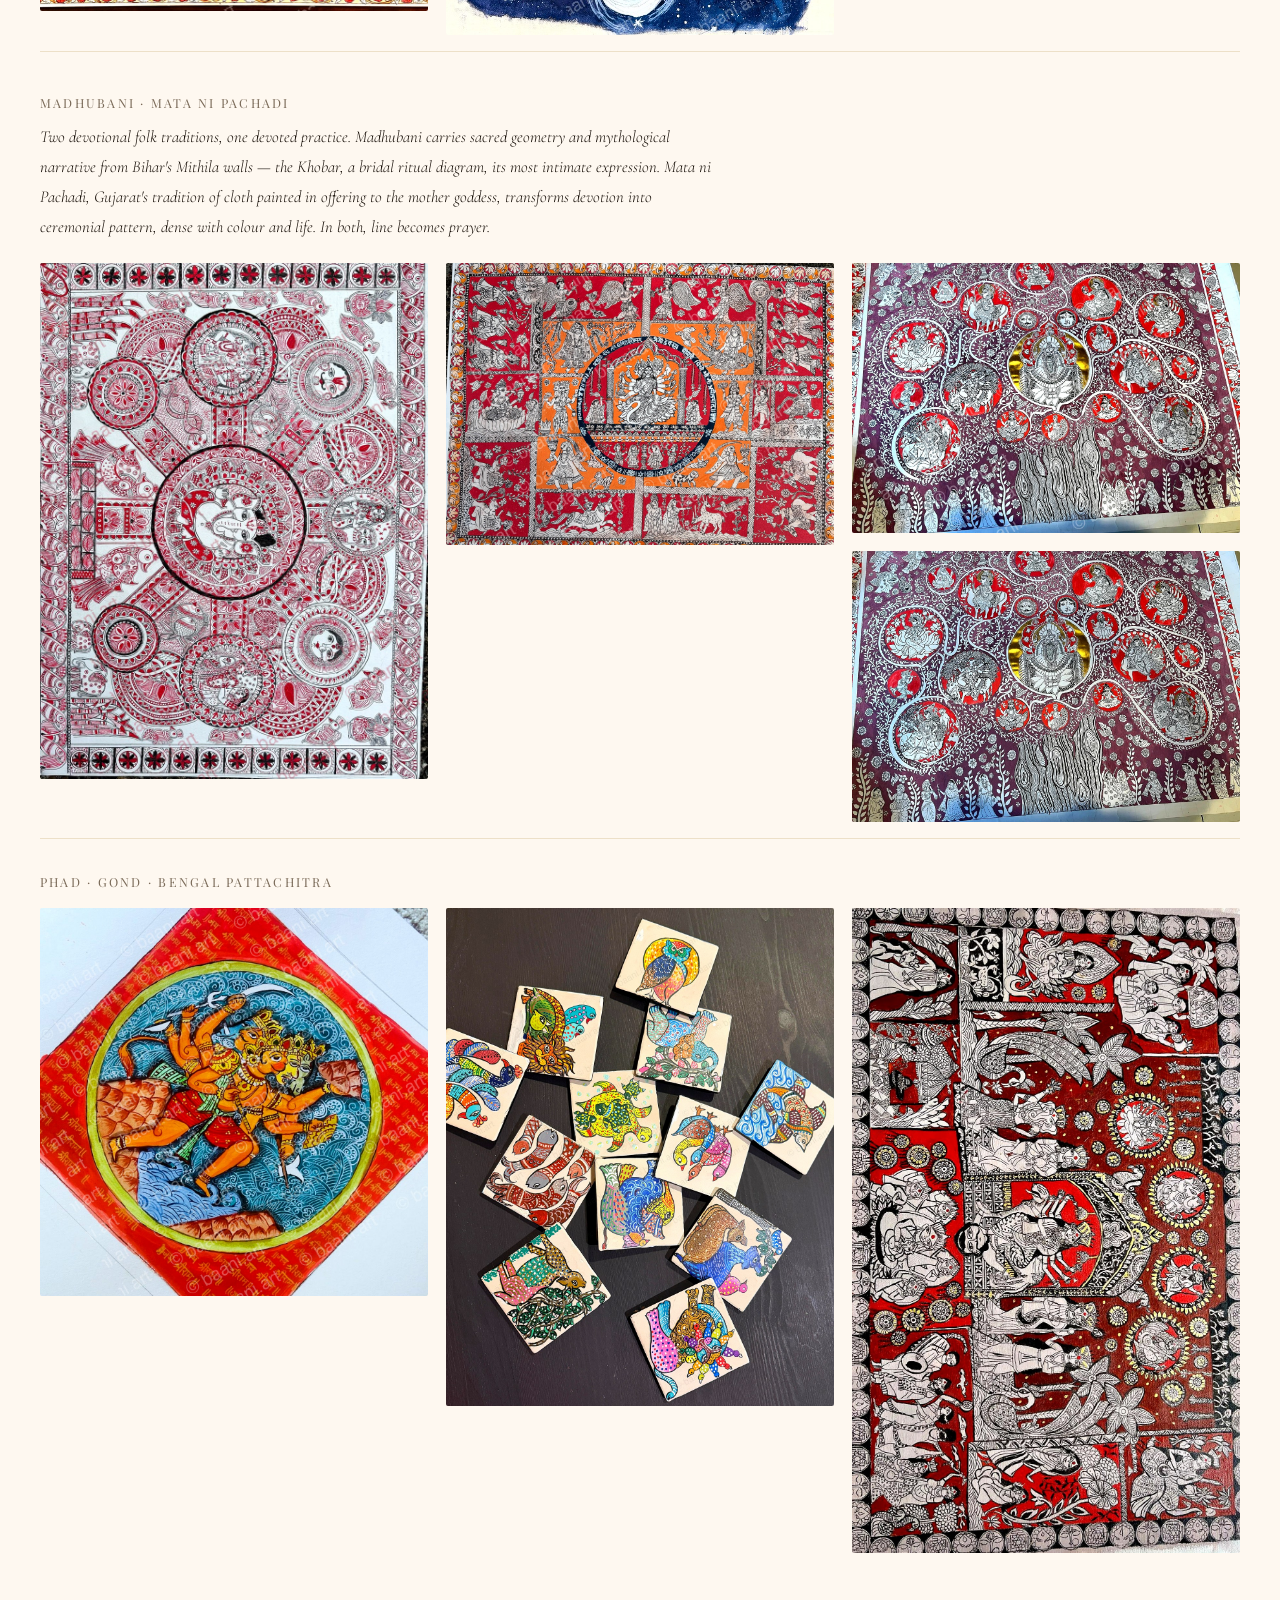
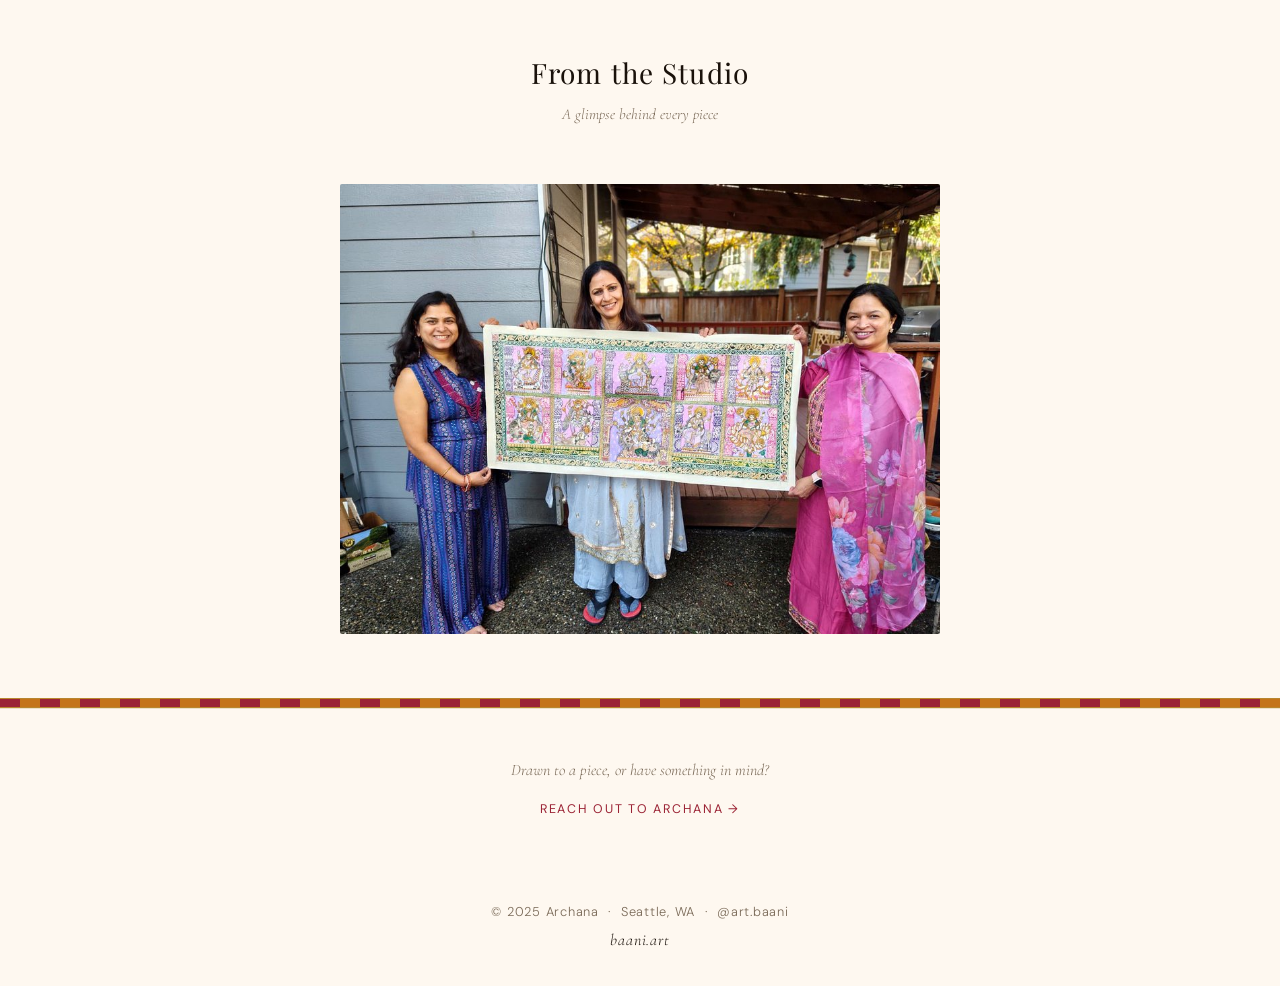
==== commit d232b7aa: "Add Hanuman Chalisa book page; fix Mata ni Pachadi label; nav update New book.html: carousel of 4 pr" ====
--- a/index.html
+++ b/index.html
@@ -20,6 +20,7 @@
     </button>
     <ul class="nav-links" id="nav-links" role="list">
       <li><a href="index.html" class="active">Gallery</a></li>
+      <li><a href="book.html">Book</a></li>
       <li><a href="about.html">About &amp; Contact</a></li>
     </ul>
   </nav>
@@ -65,12 +66,7 @@
         <div class="overlay"><span class="overlay-text">Pattachitra</span><span class="overlay-medium">Handmade paper</span></div>
       </figure>
 
-      <figure class="gallery-item" data-index="4" data-style="Pattachitra" data-medium="Canvas" tabindex="0" role="button" aria-label="View Pattachitra devi tree">
-        <img src="images/pattachitra-devi-tree.jpg" alt="Odisha Pattachitra — tree of deities, silver and white figures on deep maroon canvas">
-        <div class="overlay"><span class="overlay-text">Pattachitra</span><span class="overlay-medium">Canvas</span></div>
-      </figure>
-
-      <figure class="gallery-item" data-index="5" data-style="Pattachitra" data-medium="Canvas" tabindex="0" role="button" aria-label="View Pattachitra Krishna boat">
+      <figure class="gallery-item" data-index="4" data-style="Pattachitra" data-medium="Canvas" tabindex="0" role="button" aria-label="View Pattachitra Krishna boat">
         <img src="images/pattachitra-boat-krishna.jpg" alt="Odisha Pattachitra — Krishna and gopis on a divine boat, silver and gold on midnight blue canvas">
         <div class="overlay"><span class="overlay-text">Pattachitra</span><span class="overlay-medium">Canvas</span></div>
       </figure>
@@ -142,22 +138,27 @@
         <div class="overlay"><span class="overlay-text">Mata ni Pachadi</span><span class="overlay-medium">Mix media paper</span></div>
       </figure>
 
+      <figure class="gallery-item" data-index="16" data-style="Mata ni Pachadi" data-medium="Canvas" tabindex="0" role="button" aria-label="View Mata ni Pachadi deity tree">
+        <img src="images/mata-ni-pachadi-deity-circles.jpg" alt="Mata ni Pachadi — tree of deities with circular medallions in silver on deep crimson canvas">
+        <div class="overlay"><span class="overlay-text">Mata ni Pachadi</span><span class="overlay-medium">Canvas</span></div>
+      </figure>
+
       <!-- ─ Phad Art · Gond · Bengal ───────────────────────────── -->
       <div class="gallery-break gallery-break--minimal">
         <h3 class="gallery-break__title">Phad &middot; Gond &middot; Bengal Pattachitra</h3>
       </div>
 
-      <figure class="gallery-item" data-index="16" data-style="Phad Art" data-medium="Mix media paper" tabindex="0" role="button" aria-label="View Phad Art Panchamukhi Hanuman">
+      <figure class="gallery-item" data-index="17" data-style="Phad Art" data-medium="Mix media paper" tabindex="0" role="button" aria-label="View Phad Art Panchamukhi Hanuman">
         <img src="images/phad-panchamukhi-hanuman.jpg" alt="Phad Art — Panchamukhi Hanuman five-faced deity in a red diamond circle, mix media paper">
         <div class="overlay"><span class="overlay-text">Phad Art</span><span class="overlay-medium">Mix media paper</span></div>
       </figure>
 
-      <figure class="gallery-item" data-index="17" data-style="Gond Art" data-medium="Ceramic tile" tabindex="0" role="button" aria-label="View Gond Art coasters">
+      <figure class="gallery-item" data-index="18" data-style="Gond Art" data-medium="Ceramic tile" tabindex="0" role="button" aria-label="View Gond Art coasters">
         <img src="images/gond-coasters.jpg" alt="Gond Art — set of hand-painted ceramic coasters, each a different creature in vibrant rhythmic pattern">
         <div class="overlay"><span class="overlay-text">Gond Art</span><span class="overlay-medium">Ceramic tile</span></div>
       </figure>
 
-      <figure class="gallery-item" data-index="18" data-style="Bengal Pattachitra" data-medium="Canvas" tabindex="0" role="button" aria-label="View Bengal Pattachitra">
+      <figure class="gallery-item" data-index="19" data-style="Bengal Pattachitra" data-medium="Canvas" tabindex="0" role="button" aria-label="View Bengal Pattachitra">
         <img src="images/bengal-pattachitra.jpg" alt="Bengal Pattachitra — mythological tableau in deep crimson, black and white with gold accents on canvas">
         <div class="overlay"><span class="overlay-text">Bengal Pattachitra</span><span class="overlay-medium">Canvas</span></div>
       </figure>
@@ -172,8 +173,6 @@
       </div>
       <div class="studio-peek__grid">
         <img src="images/studio-community.jpg" alt="Archana sharing her Navdurga Pattachitra with friends in Seattle" class="studio-photo">
-        <div class="studio-placeholder"></div>
-        <div class="studio-placeholder"></div>
       </div>
     </section>
 
--- a/style.css
+++ b/style.css
@@ -340,7 +340,8 @@
 }
 .studio-peek__grid {
   display: grid;
-  grid-template-columns: repeat(3, 1fr);
+  grid-template-columns: minmax(0, 600px);
+  justify-content: center;
   gap: var(--gap);
   margin-top: 1.5rem;
 }
@@ -395,6 +396,204 @@
   padding-bottom: 2px;
 }
 .home-cta__link:hover { border-color: var(--crimson); }
+
+/* ─── Book page ──────────────────────────────────────────── */
+.book-hero {
+  text-align: center;
+  padding: 4rem 2rem 3rem;
+  max-width: 700px;
+  margin: 0 auto;
+}
+.book-hero__title {
+  font-family: var(--font-heading);
+  font-size: clamp(2.2rem, 5vw, 3.5rem);
+  font-weight: 400;
+  color: var(--ink);
+  margin: 0.4rem 0 0.5rem;
+}
+.book-hero__sub {
+  font-family: var(--font-display);
+  font-style: italic;
+  font-size: 1.1rem;
+  color: var(--muted);
+  margin-bottom: 1rem;
+}
+.book-hero__price {
+  display: inline-block;
+  font-family: var(--font-body);
+  font-weight: 500;
+  font-size: 1.35rem;
+  color: var(--crimson);
+  border: 1.5px solid var(--crimson);
+  border-radius: 2px;
+  padding: 0.3rem 1.1rem;
+  letter-spacing: 0.06em;
+}
+
+/* Carousel */
+.book-carousel-section {
+  max-width: 780px;
+  margin: 0 auto;
+  padding: 2.5rem 1.5rem 1.5rem;
+}
+.book-carousel {
+  position: relative;
+  overflow: hidden;
+  border-radius: 3px;
+  background: var(--ink);
+}
+.carousel-track {
+  display: flex;
+  transition: transform 0.45s cubic-bezier(0.4, 0, 0.2, 1);
+  will-change: transform;
+}
+.carousel-slide {
+  min-width: 100%;
+  display: flex;
+  align-items: center;
+  justify-content: center;
+}
+.carousel-slide img {
+  width: 100%;
+  max-height: 600px;
+  object-fit: cover;
+  display: block;
+}
+.carousel-btn {
+  position: absolute;
+  top: 50%;
+  transform: translateY(-50%);
+  background: rgba(254,248,240,0.85);
+  border: none;
+  color: var(--ink);
+  font-size: 2rem;
+  line-height: 1;
+  padding: 0.4rem 0.7rem;
+  cursor: pointer;
+  border-radius: 2px;
+  transition: background 0.2s;
+  z-index: 2;
+}
+.carousel-btn:hover { background: var(--parchment); }
+.carousel-prev { left: 0.75rem; }
+.carousel-next { right: 0.75rem; }
+.carousel-dots {
+  display: flex;
+  justify-content: center;
+  gap: 0.5rem;
+  padding: 1rem 0 0.5rem;
+}
+.carousel-dot {
+  width: 8px;
+  height: 8px;
+  border-radius: 50%;
+  background: var(--parchment-mid);
+  border: none;
+  cursor: pointer;
+  transition: background 0.2s, transform 0.2s;
+  padding: 0;
+}
+.carousel-dot.active {
+  background: var(--crimson);
+  transform: scale(1.3);
+}
+
+/* Book info */
+.book-info {
+  max-width: 1000px;
+  margin: 0 auto;
+  padding: 3rem 2.5rem 5rem;
+  display: grid;
+  grid-template-columns: 1fr 320px;
+  gap: 4rem;
+  align-items: start;
+}
+.book-info h2 {
+  font-family: var(--font-heading);
+  font-weight: 400;
+  font-size: clamp(1.5rem, 2.5vw, 2rem);
+  margin-bottom: 1rem;
+}
+.book-info__desc {
+  font-size: 0.97rem;
+  line-height: 1.85;
+  color: var(--ink);
+  margin-bottom: 1.5rem;
+}
+.book-features {
+  list-style: none;
+  padding: 0;
+  display: flex;
+  flex-direction: column;
+  gap: 0.5rem;
+}
+.book-features li {
+  font-size: 0.9rem;
+  color: var(--muted);
+  padding-left: 1.2rem;
+  position: relative;
+  line-height: 1.55;
+}
+.book-features li::before {
+  content: '—';
+  position: absolute;
+  left: 0;
+  color: var(--gold);
+}
+.book-info__cta {
+  position: sticky;
+  top: calc(var(--nav-h) + 1.5rem);
+  background: var(--ink);
+  border-radius: 3px;
+  padding: 2rem 1.75rem;
+  text-align: center;
+}
+.book-info__price-label {
+  font-family: var(--font-body);
+  font-weight: 500;
+  font-size: 2rem;
+  color: var(--parchment);
+  margin-bottom: 0.25rem;
+}
+.book-info__shipping {
+  font-size: 0.8rem;
+  color: var(--muted);
+  margin-bottom: 1.5rem;
+}
+.btn--book-order {
+  display: block;
+  width: 100%;
+  background: var(--crimson);
+  color: var(--parchment);
+  text-decoration: none;
+  font-family: var(--font-body);
+  font-weight: 500;
+  font-size: 0.95rem;
+  letter-spacing: 0.08em;
+  text-transform: uppercase;
+  padding: 0.85rem 1rem;
+  border-radius: 2px;
+  text-align: center;
+  transition: background 0.2s, opacity 0.2s;
+  margin-bottom: 1rem;
+}
+.btn--book-order:hover { background: #7d1c2a; }
+.book-info__note {
+  font-size: 0.78rem;
+  color: var(--muted);
+  line-height: 1.6;
+}
+.book-info__note em { font-style: italic; }
+
+/* Book responsive */
+@media (max-width: 700px) {
+  .book-info {
+    grid-template-columns: 1fr;
+    gap: 2.5rem;
+    padding: 2rem 1.25rem 4rem;
+  }
+  .book-info__cta { position: static; }
+}
 
 /* ─── Footer ────────────────────────────────────────────── */
 footer {
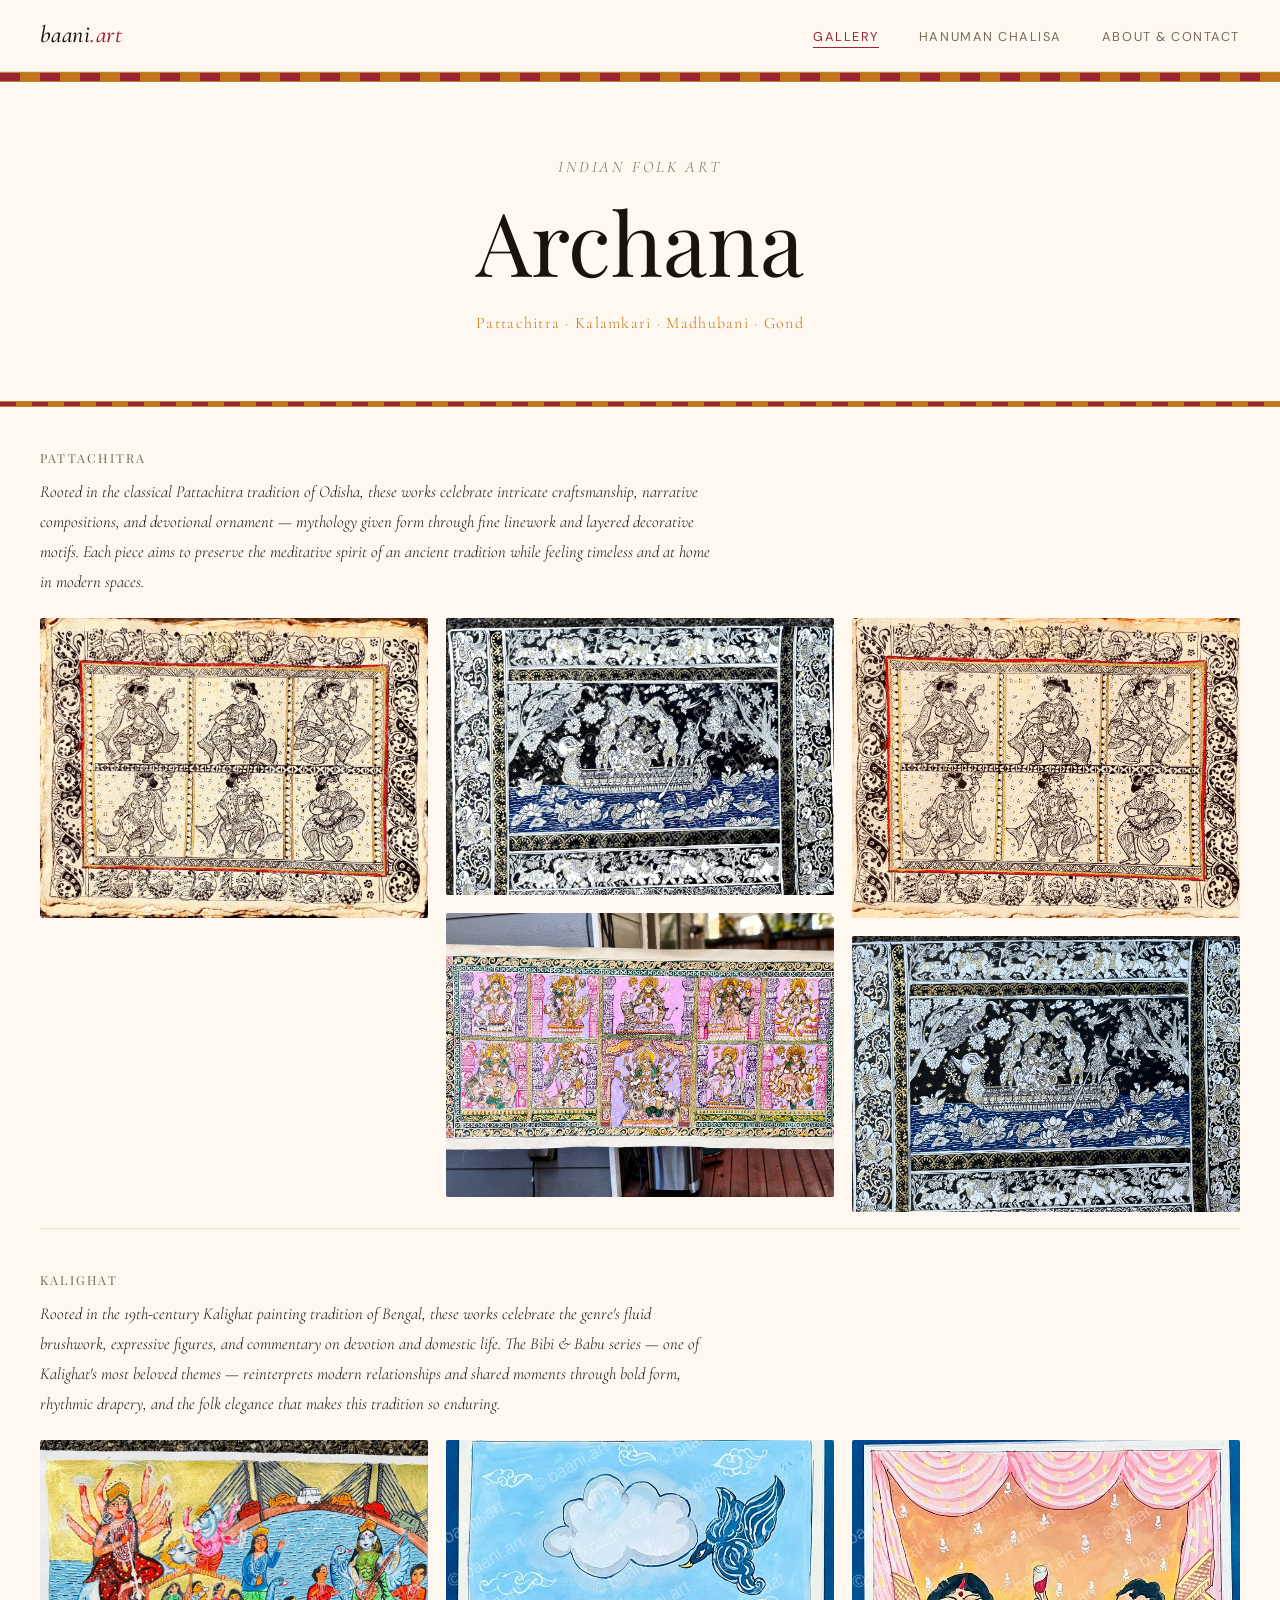
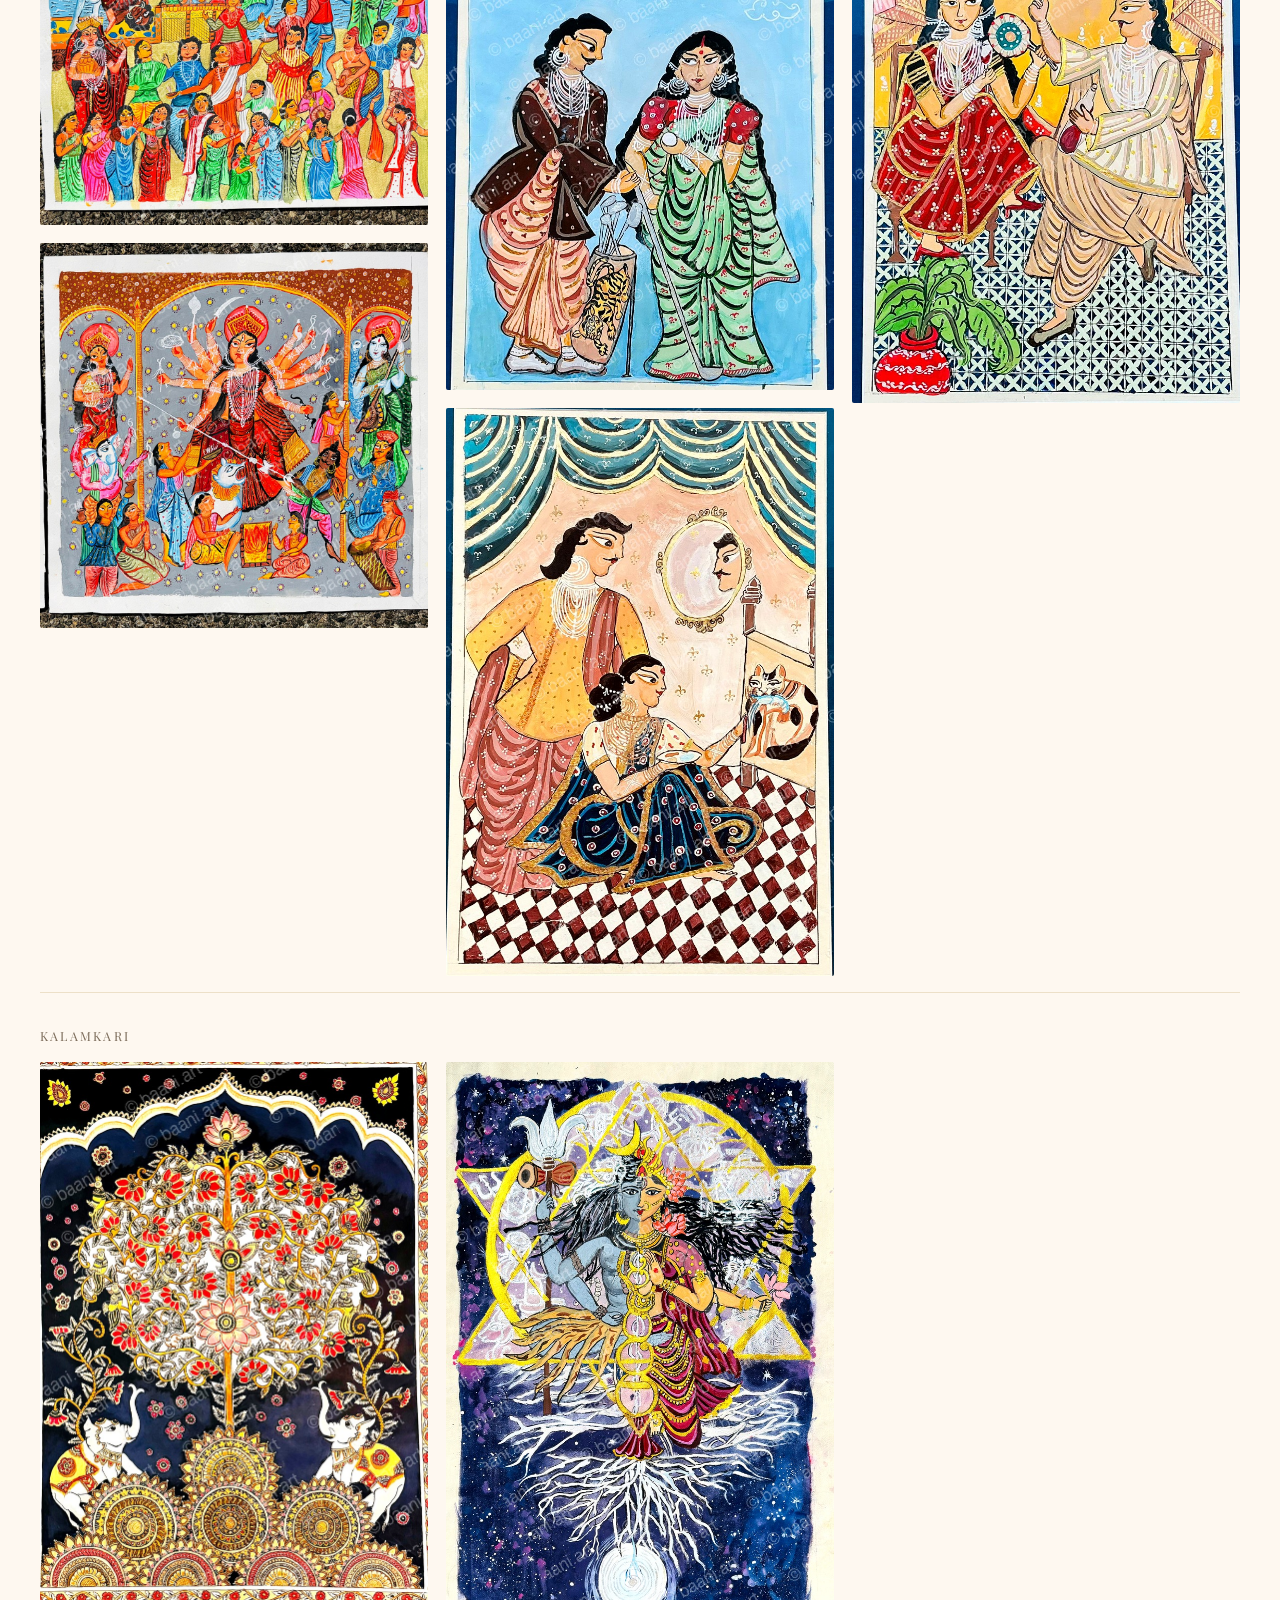
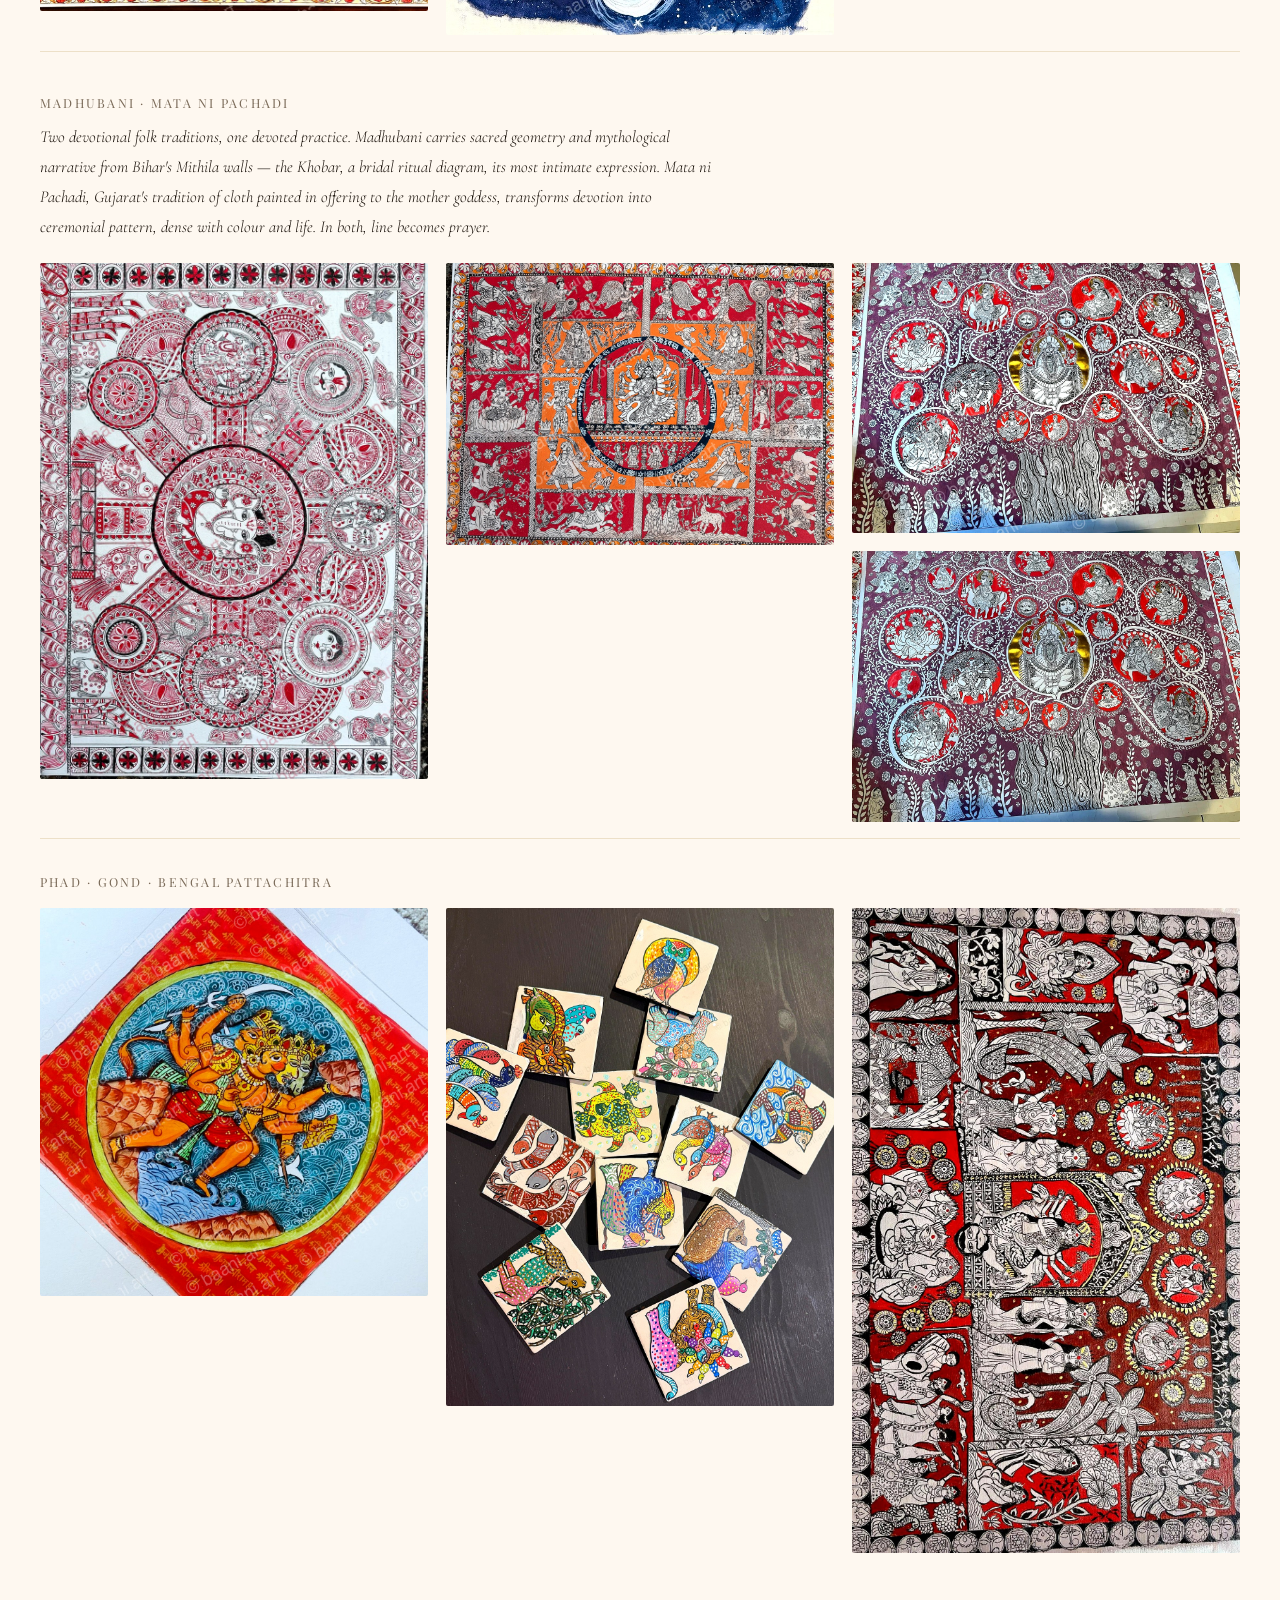
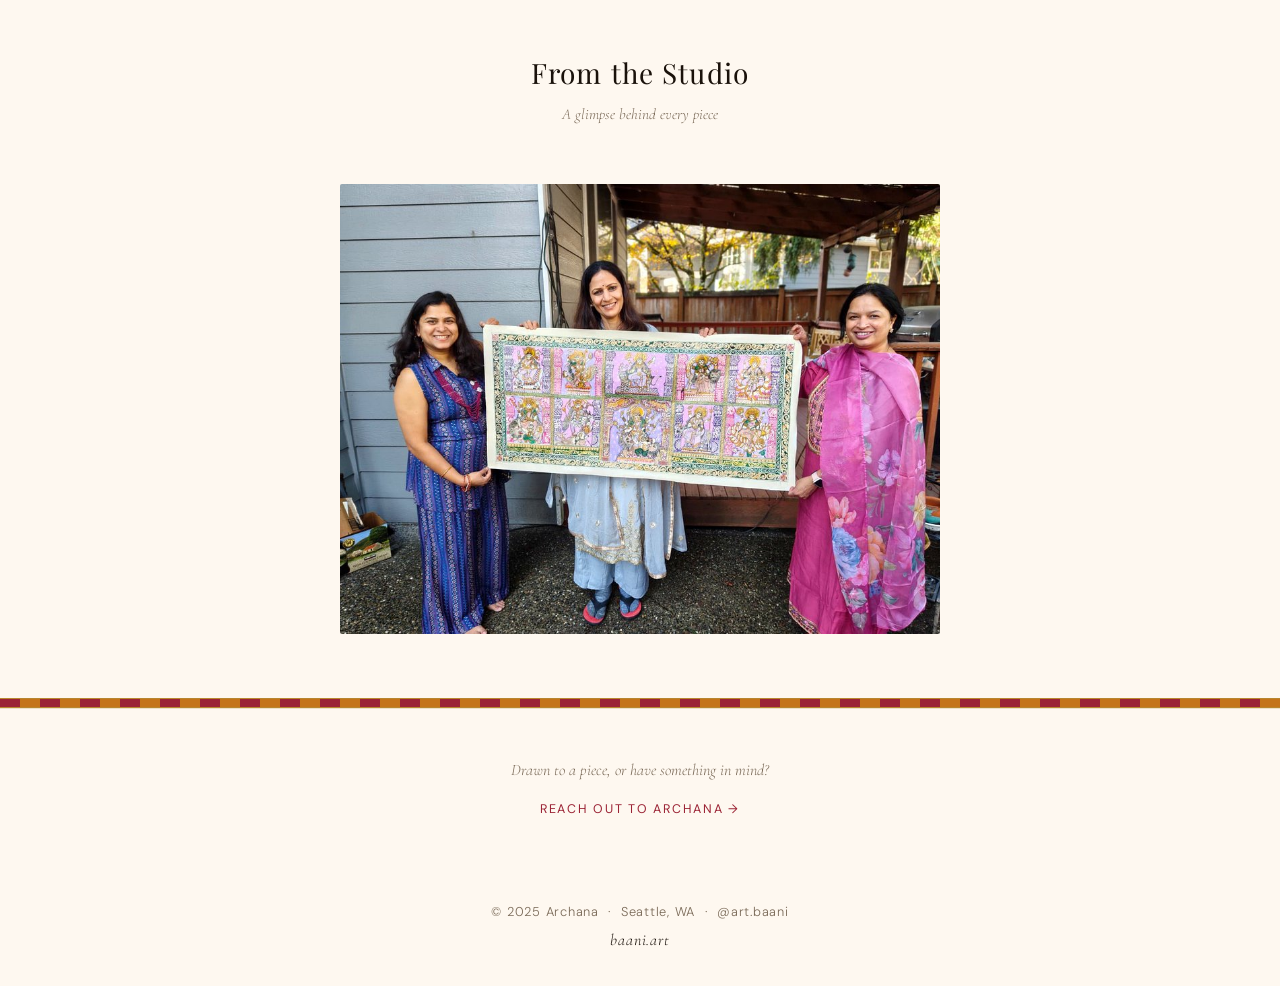
==== commit 74f1925a: "Add artwork inquiry flow; rename Book nav to Hanuman Chalisa Gallery lightbox: 'Inquire to Purchase " ====
--- a/index.html
+++ b/index.html
@@ -20,7 +20,7 @@
     </button>
     <ul class="nav-links" id="nav-links" role="list">
       <li><a href="index.html" class="active">Gallery</a></li>
-      <li><a href="book.html">Book</a></li>
+      <li><a href="book.html">Hanuman Chalisa</a></li>
       <li><a href="about.html">About &amp; Contact</a></li>
     </ul>
   </nav>
@@ -46,27 +46,27 @@
         <p class="gallery-break__quote">Rooted in the classical Pattachitra tradition of Odisha, these works celebrate intricate craftsmanship, narrative compositions, and devotional ornament — mythology given form through fine linework and layered decorative motifs. Each piece aims to preserve the meditative spirit of an ancient tradition while feeling timeless and at home in modern spaces.</p>
       </div>
 
-      <figure class="gallery-item" data-index="0" data-style="Pattachitra" data-medium="Handmade paper" tabindex="0" role="button" aria-label="View Pattachitra dancers">
+      <figure class="gallery-item" data-index="0" data-style="Pattachitra" data-medium="Handmade paper" tabindex="0" role="button" data-artwork-key="pattachitra-dancers" aria-label="View Pattachitra dancers">
         <img src="images/pattachitra-dancers.jpg" alt="Odisha Pattachitra — six classical dancers on handmade paper">
         <div class="overlay"><span class="overlay-text">Pattachitra</span><span class="overlay-medium">Handmade paper</span></div>
       </figure>
 
-      <figure class="gallery-item" data-index="1" data-style="Pattachitra" data-medium="Handmade paper" tabindex="0" role="button" aria-label="View Pattachitra boat scene">
+      <figure class="gallery-item" data-index="1" data-style="Pattachitra" data-medium="Handmade paper" tabindex="0" role="button" data-artwork-key="pattachitra-boat" aria-label="View Pattachitra boat scene">
         <img src="images/pattachitra-boat.jpg" alt="Odisha Pattachitra — Krishna boat scene on black with gold and white detail">
         <div class="overlay"><span class="overlay-text">Pattachitra</span><span class="overlay-medium">Handmade paper</span></div>
       </figure>
 
-      <figure class="gallery-item" data-index="2" data-style="Pattachitra" data-medium="Canvas" tabindex="0" role="button" aria-label="View Navdurga Pattachitra">
+      <figure class="gallery-item" data-index="2" data-style="Pattachitra" data-medium="Canvas" tabindex="0" role="button" data-artwork-key="pattachitra-navdurga" aria-label="View Navdurga Pattachitra">
         <img src="images/navdurga-pattachitra.jpg" alt="Odisha Pattachitra — Navdurga, nine divine forms of the goddess in pink, lavender and gold on canvas">
         <div class="overlay"><span class="overlay-text">Pattachitra</span><span class="overlay-medium">Canvas</span></div>
       </figure>
 
-      <figure class="gallery-item" data-index="3" data-style="Pattachitra" data-medium="Handmade paper" tabindex="0" role="button" aria-label="View Pattachitra nayika">
+      <figure class="gallery-item" data-index="3" data-style="Pattachitra" data-medium="Handmade paper" tabindex="0" role="button" data-artwork-key="pattachitra-nayika" aria-label="View Pattachitra nayika">
         <img src="images/pattachitra-nayika.jpg" alt="Odisha Pattachitra — six nayika figures in classical dance poses, ink on handmade paper">
         <div class="overlay"><span class="overlay-text">Pattachitra</span><span class="overlay-medium">Handmade paper</span></div>
       </figure>
 
-      <figure class="gallery-item" data-index="4" data-style="Pattachitra" data-medium="Canvas" tabindex="0" role="button" aria-label="View Pattachitra Krishna boat">
+      <figure class="gallery-item" data-index="4" data-style="Pattachitra" data-medium="Canvas" tabindex="0" role="button" data-artwork-key="pattachitra-boat-krishna" aria-label="View Pattachitra Krishna boat">
         <img src="images/pattachitra-boat-krishna.jpg" alt="Odisha Pattachitra — Krishna and gopis on a divine boat, silver and gold on midnight blue canvas">
         <div class="overlay"><span class="overlay-text">Pattachitra</span><span class="overlay-medium">Canvas</span></div>
       </figure>
@@ -77,27 +77,27 @@
         <p class="gallery-break__quote">Rooted in the 19th-century Kalighat painting tradition of Bengal, these works celebrate the genre's fluid brushwork, expressive figures, and commentary on devotion and domestic life. The Bibi &amp; Babu series — one of Kalighat's most beloved themes — reinterprets modern relationships and shared moments through bold form, rhythmic drapery, and the folk elegance that makes this tradition so enduring.</p>
       </div>
 
-      <figure class="gallery-item" data-index="6" data-style="Kalighat" data-medium="Watercolour paper" tabindex="0" role="button" aria-label="View Kalighat Durga Puja">
+      <figure class="gallery-item" data-index="6" data-style="Kalighat" data-medium="Watercolour paper" tabindex="0" role="button" data-artwork-key="kalighat-pujo" aria-label="View Kalighat Durga Puja">
         <img src="images/kalighat-pujo-bridge.jpg" alt="Kalighat — Grand Durga Puja procession with Howrah Bridge">
         <div class="overlay"><span class="overlay-text">Kalighat</span><span class="overlay-medium">Watercolour paper</span></div>
       </figure>
 
-      <figure class="gallery-item" data-index="7" data-style="Kalighat" data-medium="Watercolour paper" tabindex="0" role="button" aria-label="View Kalighat Durga">
+      <figure class="gallery-item" data-index="7" data-style="Kalighat" data-medium="Watercolour paper" tabindex="0" role="button" data-artwork-key="kalighat-durga" aria-label="View Kalighat Durga">
         <img src="images/kalighat-durga-grey.jpg" alt="Kalighat — Durga Mahishasura Mardini on grey, devotional scene">
         <div class="overlay"><span class="overlay-text">Kalighat</span><span class="overlay-medium">Watercolour paper</span></div>
       </figure>
 
-      <figure class="gallery-item" data-index="8" data-style="Kalighat" data-medium="Handmade paper" tabindex="0" role="button" aria-label="View Kalighat Bibi Babu outing">
+      <figure class="gallery-item" data-index="8" data-style="Kalighat" data-medium="Handmade paper" tabindex="0" role="button" data-artwork-key="kalighat-bb-outing" aria-label="View Kalighat Bibi Babu outing">
         <img src="images/kalighat-bibi-babu-outing.jpg" alt="Kalighat Bibi Babu — couple on an outing, blue sky and peacock bird">
         <div class="overlay"><span class="overlay-text">Kalighat</span><span class="overlay-medium">Handmade paper</span></div>
       </figure>
 
-      <figure class="gallery-item" data-index="9" data-style="Kalighat" data-medium="Handmade paper" tabindex="0" role="button" aria-label="View Kalighat Bibi Babu mirror">
+      <figure class="gallery-item" data-index="9" data-style="Kalighat" data-medium="Handmade paper" tabindex="0" role="button" data-artwork-key="kalighat-bb-mirror" aria-label="View Kalighat Bibi Babu mirror">
         <img src="images/kalighat-bibi-babu-mirror.jpg" alt="Kalighat Bibi Babu — interior scene with mirror, cat and checkered floor">
         <div class="overlay"><span class="overlay-text">Kalighat</span><span class="overlay-medium">Handmade paper</span></div>
       </figure>
 
-      <figure class="gallery-item" data-index="10" data-style="Kalighat" data-medium="Handmade paper" tabindex="0" role="button" aria-label="View Kalighat Bibi Babu wine">
+      <figure class="gallery-item" data-index="10" data-style="Kalighat" data-medium="Handmade paper" tabindex="0" role="button" data-artwork-key="kalighat-bb-wine" aria-label="View Kalighat Bibi Babu wine">
         <img src="images/kalighat-bibi-babu-wine.jpg" alt="Kalighat Bibi Babu — couple sharing wine, warm saffron interior">
         <div class="overlay"><span class="overlay-text">Kalighat</span><span class="overlay-medium">Handmade paper</span></div>
       </figure>
@@ -107,12 +107,12 @@
         <h3 class="gallery-break__title">Kalamkari</h3>
       </div>
 
-      <figure class="gallery-item" data-index="11" data-style="Kalamkari" data-medium="Canvas" tabindex="0" role="button" aria-label="View Kalamkari Tree of Life">
+      <figure class="gallery-item" data-index="11" data-style="Kalamkari" data-medium="Canvas" tabindex="0" role="button" data-artwork-key="kalamkari-tree" aria-label="View Kalamkari Tree of Life">
         <img src="images/kalamkari-tree-of-life.jpg" alt="Kalamkari — Tree of Life with twin elephants, red florals and gold on deep navy">
         <div class="overlay"><span class="overlay-text">Kalamkari</span><span class="overlay-medium">Canvas</span></div>
       </figure>
 
-      <figure class="gallery-item" data-index="12" data-style="Kalamkari" data-medium="Handmade paper" tabindex="0" role="button" aria-label="View Kalamkari Shiv Shakti">
+      <figure class="gallery-item" data-index="12" data-style="Kalamkari" data-medium="Handmade paper" tabindex="0" role="button" data-artwork-key="kalamkari-shiv-shakti" aria-label="View Kalamkari Shiv Shakti">
         <img src="images/shiv-shakti.jpg" alt="Kalamkari — Shiv Shakti, Ardhanarishvara with chakras and cosmic roots on handmade paper">
         <div class="overlay"><span class="overlay-text">Kalamkari</span><span class="overlay-medium">Handmade paper</span></div>
       </figure>
@@ -123,22 +123,22 @@
         <p class="gallery-break__quote">Two devotional folk traditions, one devoted practice. Madhubani carries sacred geometry and mythological narrative from Bihar's Mithila walls — the Khobar, a bridal ritual diagram, its most intimate expression. Mata ni Pachadi, Gujarat's tradition of cloth painted in offering to the mother goddess, transforms devotion into ceremonial pattern, dense with colour and life. In both, line becomes prayer.</p>
       </div>
 
-      <figure class="gallery-item" data-index="13" data-style="Madhubani" data-medium="Watercolour paper" tabindex="0" role="button" aria-label="View Madhubani Khobar">
+      <figure class="gallery-item" data-index="13" data-style="Madhubani" data-medium="Watercolour paper" tabindex="0" role="button" data-artwork-key="madhubani-khobar" aria-label="View Madhubani Khobar">
         <img src="images/madhubani-khobar.jpg" alt="Madhubani Khobar — intricate geometric mandala in vermilion and black on watercolour paper">
         <div class="overlay"><span class="overlay-text">Madhubani</span><span class="overlay-medium">Watercolour paper</span></div>
       </figure>
 
-      <figure class="gallery-item" data-index="14" data-style="Mata ni Pachadi" data-medium="Handmade paper" tabindex="0" role="button" aria-label="View Mata ni Pachadi">
+      <figure class="gallery-item" data-index="14" data-style="Mata ni Pachadi" data-medium="Handmade paper" tabindex="0" role="button" data-artwork-key="mata-pachadi-1" aria-label="View Mata ni Pachadi">
         <img src="images/madhubani-mara-ni-pachadi-1.jpg" alt="Mata ni Pachadi — radiant orange and red circular mandala on handmade paper">
         <div class="overlay"><span class="overlay-text">Mata ni Pachadi</span><span class="overlay-medium">Handmade paper</span></div>
       </figure>
 
-      <figure class="gallery-item" data-index="15" data-style="Mata ni Pachadi" data-medium="Mix media paper" tabindex="0" role="button" aria-label="View Mata ni Pachadi">
+      <figure class="gallery-item" data-index="15" data-style="Mata ni Pachadi" data-medium="Mix media paper" tabindex="0" role="button" data-artwork-key="mata-pachadi-2" aria-label="View Mata ni Pachadi">
         <img src="images/madhubani-mara-ni-pachadi-2.jpg" alt="Mata ni Pachadi — deep maroon tree of life with deity medallions on mix media paper">
         <div class="overlay"><span class="overlay-text">Mata ni Pachadi</span><span class="overlay-medium">Mix media paper</span></div>
       </figure>
 
-      <figure class="gallery-item" data-index="16" data-style="Mata ni Pachadi" data-medium="Canvas" tabindex="0" role="button" aria-label="View Mata ni Pachadi deity tree">
+      <figure class="gallery-item" data-index="16" data-style="Mata ni Pachadi" data-medium="Canvas" tabindex="0" role="button" data-artwork-key="mata-pachadi-3" aria-label="View Mata ni Pachadi deity tree">
         <img src="images/mata-ni-pachadi-deity-circles.jpg" alt="Mata ni Pachadi — tree of deities with circular medallions in silver on deep crimson canvas">
         <div class="overlay"><span class="overlay-text">Mata ni Pachadi</span><span class="overlay-medium">Canvas</span></div>
       </figure>
@@ -148,17 +148,17 @@
         <h3 class="gallery-break__title">Phad &middot; Gond &middot; Bengal Pattachitra</h3>
       </div>
 
-      <figure class="gallery-item" data-index="17" data-style="Phad Art" data-medium="Mix media paper" tabindex="0" role="button" aria-label="View Phad Art Panchamukhi Hanuman">
+      <figure class="gallery-item" data-index="17" data-style="Phad Art" data-medium="Mix media paper" tabindex="0" role="button" data-artwork-key="phad-hanuman" aria-label="View Phad Art Panchamukhi Hanuman">
         <img src="images/phad-panchamukhi-hanuman.jpg" alt="Phad Art — Panchamukhi Hanuman five-faced deity in a red diamond circle, mix media paper">
         <div class="overlay"><span class="overlay-text">Phad Art</span><span class="overlay-medium">Mix media paper</span></div>
       </figure>
 
-      <figure class="gallery-item" data-index="18" data-style="Gond Art" data-medium="Ceramic tile" tabindex="0" role="button" aria-label="View Gond Art coasters">
+      <figure class="gallery-item" data-index="18" data-style="Gond Art" data-medium="Ceramic tile" tabindex="0" role="button" data-artwork-key="gond-coasters" aria-label="View Gond Art coasters">
         <img src="images/gond-coasters.jpg" alt="Gond Art — set of hand-painted ceramic coasters, each a different creature in vibrant rhythmic pattern">
         <div class="overlay"><span class="overlay-text">Gond Art</span><span class="overlay-medium">Ceramic tile</span></div>
       </figure>
 
-      <figure class="gallery-item" data-index="19" data-style="Bengal Pattachitra" data-medium="Canvas" tabindex="0" role="button" aria-label="View Bengal Pattachitra">
+      <figure class="gallery-item" data-index="19" data-style="Bengal Pattachitra" data-medium="Canvas" tabindex="0" role="button" data-artwork-key="bengal-pattachitra" aria-label="View Bengal Pattachitra">
         <img src="images/bengal-pattachitra.jpg" alt="Bengal Pattachitra — mythological tableau in deep crimson, black and white with gold accents on canvas">
         <div class="overlay"><span class="overlay-text">Bengal Pattachitra</span><span class="overlay-medium">Canvas</span></div>
       </figure>
@@ -197,7 +197,10 @@
     <button class="lightbox-nav lightbox-prev" id="lightbox-prev" aria-label="Previous">&#8249;</button>
     <div class="lightbox-inner" id="lightbox-inner"></div>
     <button class="lightbox-nav lightbox-next" id="lightbox-next" aria-label="Next">&#8250;</button>
-    <p class="lightbox-caption" id="lightbox-caption"></p>
+    <div class="lightbox-footer">
+      <p class="lightbox-caption" id="lightbox-caption"></p>
+      <a href="about.html#contact" class="lightbox-inquire" id="lightbox-inquire">Inquire to Purchase →</a>
+    </div>
   </div>
 
   <script src="script.js"></script>
--- a/style.css
+++ b/style.css
@@ -585,6 +585,45 @@
 }
 .book-info__note em { font-style: italic; }
 
+/* Book extras in contact form */
+.book-extras {
+  margin-bottom: 1.25rem;
+  animation: fadeIn 0.2s ease;
+}
+@keyframes fadeIn { from { opacity: 0; transform: translateY(-6px); } to { opacity: 1; transform: none; } }
+.book-extras__banner {
+  background: linear-gradient(135deg, #f9f0e3, #f2e4cc);
+  border-left: 3px solid var(--gold);
+  border-radius: 2px;
+  padding: 0.85rem 1rem;
+  margin-bottom: 1.1rem;
+  display: flex;
+  flex-direction: column;
+  gap: 0.3rem;
+}
+.book-extras__banner strong {
+  font-family: var(--font-body);
+  font-weight: 500;
+  font-size: 0.9rem;
+  color: var(--ink);
+}
+.book-extras__banner span {
+  font-size: 0.82rem;
+  color: var(--muted);
+  line-height: 1.55;
+}
+.field-req {
+  color: var(--crimson);
+  font-weight: 500;
+}
+.artwork-extras__note {
+  font-size: 0.8rem;
+  color: var(--muted);
+  font-style: italic;
+  margin-top: -0.25rem;
+  margin-bottom: 0.5rem;
+}
+
 /* Book responsive */
 @media (max-width: 700px) {
   .book-info {
@@ -643,7 +682,7 @@
 .lightbox-inner img,
 .lightbox-inner .placeholder {
   max-width: 90vw;
-  max-height: 84vh;
+  max-height: 78vh;
   width: auto;
   height: auto;
   border-radius: var(--radius);
@@ -670,15 +709,42 @@
 .lightbox-nav:hover { color: #fff; }
 .lightbox-prev { left: 1rem; }
 .lightbox-next { right: 1rem; }
+.lightbox-footer {
+  position: absolute;
+  bottom: 0; left: 0; right: 0;
+  display: flex;
+  align-items: center;
+  justify-content: space-between;
+  padding: 0.9rem 1.5rem 1.1rem;
+  background: linear-gradient(transparent, rgba(26,18,11,0.7));
+  gap: 1rem;
+}
 .lightbox-caption {
-  position: absolute;
-  bottom: 1.25rem; left: 0; right: 0;
-  text-align: center;
   color: rgba(255,255,255,0.55);
   font-family: var(--font-display);
   font-style: italic;
   font-size: 0.9rem;
   letter-spacing: 0.08em;
+  flex: 1;
+}
+.lightbox-inquire {
+  color: var(--parchment);
+  font-family: var(--font-body);
+  font-size: 0.75rem;
+  font-weight: 400;
+  letter-spacing: 0.12em;
+  text-transform: uppercase;
+  text-decoration: none;
+  border: 1px solid rgba(255,255,255,0.35);
+  padding: 0.38rem 0.85rem;
+  border-radius: 2px;
+  white-space: nowrap;
+  transition: background 0.2s, border-color 0.2s;
+  flex-shrink: 0;
+}
+.lightbox-inquire:hover {
+  background: rgba(255,255,255,0.1);
+  border-color: rgba(255,255,255,0.65);
 }
 
 /* ─── About Page ────────────────────────────────────────── */
